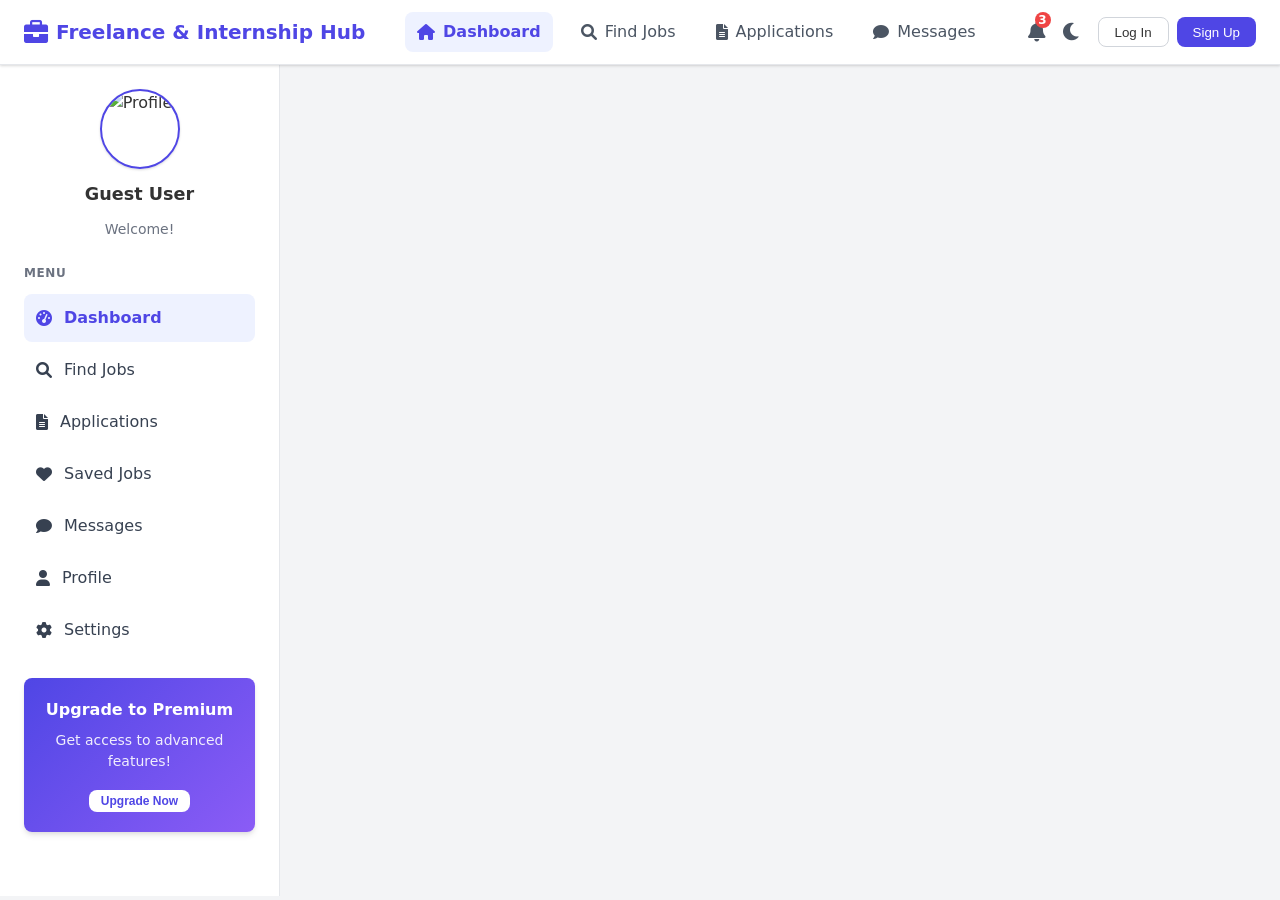
==== index.html @ a2c29512 "Add files via upload" ====
<!DOCTYPE html>
<html lang="en" data-theme="light">
<head>
    <meta charset="UTF-8">
    <meta name="viewport" content="width=device-width, initial-scale=1.0">
    <title>Freelance & Internship Hub</title>
    <link href="https://cdnjs.cloudflare.com/ajax/libs/font-awesome/6.0.0-beta3/css/all.min.css" rel="stylesheet">
    <link rel="stylesheet" href="styles.css">
</head>
<body>
    <!-- Header & Navigation -->
    <header>
        <div class="logo">
            <i class="fas fa-briefcase"></i>
            <span>Freelance & Internship Hub</span>
        </div>
        <div class="top-nav">
            <a href="index.html" class="active"><i class="fas fa-home"></i> Dashboard</a>
            <a href="jobs.html"><i class="fas fa-search"></i> Find Jobs</a>
            <a href="applications.html"><i class="fas fa-file-alt"></i> Applications</a>
            <a href="messages.html"><i class="fas fa-comment"></i> Messages</a>
        </div>
        <div class="user-menu">
            <div class="notifications-dropdown" id="notifications">
                <div class="notifications-icon">
                    <i class="fas fa-bell"></i>
                    <span class="notifications-count">3</span>
                </div>
            </div>
            <button class="theme-toggle" id="theme-toggle" title="Toggle dark mode">
                <i class="fas fa-moon"></i>
            </button>
            <div class="auth-buttons">
                <button class="login-btn" id="login-btn">Log In</button>
                <button class="signup-btn" id="signup-btn">Sign Up</button>
            </div>
        </div>
    </header>

    <!-- Main Container -->
    <div class="main-container">
        <!-- Sidebar -->
        <aside class="sidebar" id="sidebar">
            <div class="profile-summary">
                <div class="profile-pic">
                    <img src="C:\Users\HerrRayen\Desktop\projet federe\OpportuNet.png" alt="Profile" id="profile-avatar">
                </div>
                <h3 id="user-name">Guest User</h3>
                <p id="user-title">Welcome!</p>
            </div>
            
            <div class="sidebar-menu">
                <h4>Menu</h4>
                <ul>
                    <li><a href="index.html" class="active"><i class="fas fa-tachometer-alt"></i> Dashboard</a></li>
                    <li><a href="jobs.html"><i class="fas fa-search"></i> Find Jobs</a></li>
                    <li><a href="applications.html"><i class="fas fa-file-alt"></i> Applications</a></li>
                    <li><a href="saved.html"><i class="fas fa-heart"></i> Saved Jobs</a></li>
                    <li><a href="messages.html"><i class="fas fa-comment"></i> Messages</a></li>
                    <li><a href="profile.html"><i class="fas fa-user"></i> Profile</a></li>
                    <li><a href="settings.html"><i class="fas fa-cog"></i> Settings</a></li>
                </ul>
            </div>
            
            <div class="premium-banner">
                <h4>Upgrade to Premium</h4>
                <p>Get access to advanced features!</p>
                <button class="btn btn-primary btn-sm">Upgrade Now</button>
            </div>
        </aside>
        
        <!-- Main Content -->
        <div class="content" id="main-content">
            <!-- Dashboard page content will go here -->
            <div id="page-dashboard" class="page active-page">
                <!-- Content will be loaded dynamically with JavaScript -->
            </div>
            
            <!-- Jobs page content -->
            <div id="page-jobs" class="page">
                <!-- Content will be loaded dynamically with JavaScript -->
            </div>
            
            <!-- Profile page content -->
            <div id="page-profile" class="page">
                <!-- Content will be loaded dynamically with JavaScript -->
            </div>
        </div>
    </div>
    
    <!-- Modals -->
    <div class="modal-overlay" id="login-modal">
        <div class="modal">
            <!-- Login form will be inserted here -->
        </div>
    </div>
    
    <div class="modal-overlay" id="signup-modal">
        <div class="modal">
            <!-- Signup form will be inserted here -->
        </div>
    </div>
    
    <div class="modal-overlay" id="job-detail-modal">
        <div class="modal">
            <!-- Job details will be inserted here -->
        </div>
    </div>
    
    <!-- Toast container for notifications -->
    <div class="toast-container" id="toast-container">
        <!-- Toasts will be inserted here -->
    </div>
    
    <!-- Mobile navigation toggle button -->
    <button class="toggle-sidebar" id="toggle-sidebar">
        <i class="fas fa-bars"></i>
    </button>
    
    
</body>
</html>
---- styles.css ----
/* 
 * Freelance & Internship Hub - Styles
 * A comprehensive stylesheet for the job platform
 */

/* ----- General Styling & Reset ----- */
:root {
    --primary: #4f46e5;
    --primary-hover: #4338ca;
    --primary-light: #eef2ff;
    --secondary: #10b981;
    --secondary-hover: #059669;
    --danger: #ef4444;
    --danger-hover: #dc2626;
    --success: #10b981;
    --warning: #f59e0b;
    --gray-100: #f3f4f6;
    --gray-200: #e5e7eb;
    --gray-300: #d1d5db;
    --gray-400: #9ca3af;
    --gray-500: #6b7280;
    --gray-600: #4b5563;
    --gray-700: #374151;
    --gray-800: #1f2937;
    --gray-900: #111827;
    --text: #333333;
    --text-light: #6b7280;
    --border-radius: 8px;
    --shadow-sm: 0 1px 2px 0 rgba(0, 0, 0, 0.05);
    --shadow: 0 1px 3px 0 rgba(0, 0, 0, 0.1), 0 1px 2px 0 rgba(0, 0, 0, 0.06);
    --shadow-md: 0 4px 6px -1px rgba(0, 0, 0, 0.1), 0 2px 4px -1px rgba(0, 0, 0, 0.06);
    --shadow-lg: 0 10px 15px -3px rgba(0, 0, 0, 0.1), 0 4px 6px -2px rgba(0, 0, 0, 0.05);
    --font-family: 'Inter', system-ui, -apple-system, BlinkMacSystemFont, sans-serif;
    --transition: all 0.2s ease;
  }
  
  /* Dark mode variables */
  [data-theme="dark"] {
    --primary: #6366f1;
    --primary-hover: #818cf8;
    --primary-light: #1f2937;
    --text: #f3f4f6;
    --text-light: #d1d5db;
    --gray-100: #1f2937;
    --gray-200: #374151;
    --gray-300: #4b5563;
    --gray-400: #6b7280;
    --gray-500: #9ca3af;
    --gray-600: #d1d5db;
    --gray-700: #e5e7eb;
    --gray-800: #f3f4f6;
    --gray-900: #f9fafb;
    --shadow-sm: 0 1px 2px 0 rgba(0, 0, 0, 0.25);
    --shadow: 0 1px 3px 0 rgba(0, 0, 0, 0.3), 0 1px 2px 0 rgba(0, 0, 0, 0.26);
    --shadow-md: 0 4px 6px -1px rgba(0, 0, 0, 0.3), 0 2px 4px -1px rgba(0, 0, 0, 0.26);
    --shadow-lg: 0 10px 15px -3px rgba(0, 0, 0, 0.3), 0 4px 6px -2px rgba(0, 0, 0, 0.25);
  }
  
  * {
    margin: 0;
    padding: 0;
    box-sizing: border-box;
  }
  
  html, body {
    height: 100%;
    font-family: var(--font-family);
    font-size: 16px;
    line-height: 1.5;
    color: var(--text);
    background-color: var(--gray-100);
    transition: var(--transition);
  }
  
  a {
    color: var(--primary);
    text-decoration: none;
    transition: var(--transition);
  }
  
  a:hover {
    color: var(--primary-hover);
  }
  
  ul {
    list-style-type: none;
  }
  
  img {
    max-width: 100%;
  }
  
  /* ----- Buttons & Form Elements ----- */
  .btn {
    display: inline-flex;
    align-items: center;
    justify-content: center;
    padding: 0.5rem 1rem;
    border-radius: var(--border-radius);
    font-weight: 500;
    cursor: pointer;
    transition: var(--transition);
    border: none;
    font-size: 0.875rem;
    gap: 0.5rem;
  }
  
  .btn-sm {
    padding: 0.25rem 0.75rem;
    font-size: 0.75rem;
  }
  
  .btn-lg {
    padding: 0.75rem 1.5rem;
    font-size: 1rem;
  }
  
  .btn-primary {
    background-color: var(--primary);
    color: white;
  }
  
  .btn-primary:hover {
    background-color: var(--primary-hover);
  }
  
  .btn-secondary {
    background-color: var(--secondary);
    color: white;
  }
  
  .btn-secondary:hover {
    background-color: var(--secondary-hover);
  }
  
  .btn-danger {
    background-color: var(--danger);
    color: white;
  }
  
  .btn-danger:hover {
    background-color: var(--danger-hover);
  }
  
  .btn-outline {
    background-color: transparent;
    border: 1px solid var(--gray-300);
    color: var(--text);
  }
  
  .btn-outline:hover {
    background-color: var(--gray-200);
  }
  
  .btn[disabled] {
    opacity: 0.6;
    cursor: not-allowed;
  }
  
  input, select, textarea {
    padding: 0.5rem 0.75rem;
    border-radius: var(--border-radius);
    border: 1px solid var(--gray-300);
    background-color: white;
    color: var(--text);
    font-family: var(--font-family);
    transition: var(--transition);
    font-size: 0.875rem;
  }
  
  [data-theme="dark"] input,
  [data-theme="dark"] select,
  [data-theme="dark"] textarea {
    background-color: var(--gray-700);
    border-color: var(--gray-600);
    color: var(--text);
  }
  
  input:focus, select:focus, textarea:focus {
    outline: none;
    border-color: var(--primary);
    box-shadow: 0 0 0 2px rgba(79, 70, 229, 0.2);
  }
  
  /* ----- Header & Navigation ----- */
  header {
    background-color: white;
    box-shadow: var(--shadow);
    padding: 0.75rem 1.5rem;
    display: flex;
    align-items: center;
    justify-content: space-between;
    position: sticky;
    top: 0;
    z-index: 100;
    border-bottom: 1px solid var(--gray-200);
  }
  
  [data-theme="dark"] header {
    background-color: var(--gray-900);
    border-color: var(--gray-700);
  }
  
  .logo {
    display: flex;
    align-items: center;
    font-weight: 700;
    font-size: 1.25rem;
    color: var(--primary);
    gap: 0.5rem;
  }
  
  .logo i {
    font-size: 1.5rem;
  }
  
  .top-nav {
    display: flex;
    gap: 1rem;
  }
  
  .top-nav a {
    display: flex;
    align-items: center;
    gap: 0.5rem;
    color: var(--gray-600);
    font-weight: 500;
    padding: 0.5rem 0.75rem;
    border-radius: var(--border-radius);
    transition: var(--transition);
  }
  
  .top-nav a:hover {
    color: var(--primary);
    background-color: var(--primary-light);
  }
  
  .top-nav a.active {
    color: var(--primary);
    background-color: var(--primary-light);
    font-weight: 600;
  }
  
  [data-theme="dark"] .top-nav a {
    color: var(--gray-400);
  }
  
  [data-theme="dark"] .top-nav a:hover,
  [data-theme="dark"] .top-nav a.active {
    color: var(--primary);
    background-color: var(--primary-light);
  }
  
  .user-menu {
    display: flex;
    align-items: center;
    gap: 1rem;
  }
  
  .notifications-dropdown {
    position: relative;
  }
  
  .notifications-icon {
    position: relative;
    cursor: pointer;
    font-size: 1.25rem;
    color: var(--gray-600);
    transition: var(--transition);
  }
  
  .notifications-icon:hover {
    color: var(--primary);
  }
  
  .notifications-count {
    position: absolute;
    top: -5px;
    right: -5px;
    background-color: var(--danger);
    color: white;
    font-size: 0.75rem;
    width: 1rem;
    height: 1rem;
    border-radius: 50%;
    display: flex;
    align-items: center;
    justify-content: center;
    font-weight: 600;
  }
  
  .theme-toggle {
    background: none;
    border: none;
    color: var(--gray-600);
    font-size: 1.25rem;
    cursor: pointer;
    transition: var(--transition);
  }
  
  .theme-toggle:hover {
    color: var(--primary);
  }
  
  .auth-buttons {
    display: flex;
    gap: 0.5rem;
  }
  
  .login-btn {
    background: none;
    border: 1px solid var(--gray-300);
    padding: 0.4rem 1rem;
    border-radius: var(--border-radius);
    color: var(--text);
    cursor: pointer;
    transition: var(--transition);
    font-weight: 500;
  }
  
  .login-btn:hover {
    background-color: var(--gray-200);
  }
  
  .signup-btn {
    background-color: var(--primary);
    color: white;
    border: none;
    padding: 0.4rem 1rem;
    border-radius: var(--border-radius);
    cursor: pointer;
    transition: var(--transition);
    font-weight: 500;
  }
  
  .signup-btn:hover {
    background-color: var(--primary-hover);
  }
  
  /* ----- Main Container & Sidebar ----- */
  .main-container {
    display: flex;
    height: calc(100vh - 69px); /* Subtract header height */
  }
  
  .sidebar {
    width: 280px;
    background-color: white;
    border-right: 1px solid var(--gray-200);
    padding: 1.5rem;
    display: flex;
    flex-direction: column;
    gap: 1.5rem;
    overflow-y: auto;
    transition: var(--transition);
  }
  
  [data-theme="dark"] .sidebar {
    background-color: var(--gray-900);
    border-color: var(--gray-700);
  }
  
  .profile-summary {
    display: flex;
    flex-direction: column;
    align-items: center;
    text-align: center;
    gap: 0.75rem;
  }
  
  .profile-pic {
    width: 80px;
    height: 80px;
    border-radius: 50%;
    overflow: hidden;
    border: 2px solid var(--primary);
    box-shadow: var(--shadow);
  }
  
  .profile-pic img {
    width: 100%;
    height: 100%;
    object-fit: cover;
  }
  
  .profile-summary h3 {
    margin: 0;
    font-size: 1.1rem;
    font-weight: 600;
  }
  
  .profile-summary p {
    margin: 0;
    color: var(--text-light);
    font-size: 0.875rem;
  }
  
  .sidebar-menu h4 {
    font-size: 0.75rem;
    text-transform: uppercase;
    color: var(--text-light);
    margin-bottom: 0.75rem;
    letter-spacing: 0.05em;
  }
  
  .sidebar-menu ul {
    display: flex;
    flex-direction: column;
    gap: 0.25rem;
  }
  
  .sidebar-menu a {
    display: flex;
    align-items: center;
    gap: 0.75rem;
    padding: 0.75rem;
    border-radius: var(--border-radius);
    color: var(--gray-700);
    transition: var(--transition);
    font-weight: 500;
  }
  
  [data-theme="dark"] .sidebar-menu a {
    color: var(--gray-400);
  }
  
  .sidebar-menu a:hover {
    background-color: var(--gray-100);
    color: var(--primary);
  }
  
  .sidebar-menu a.active {
    background-color: var(--primary-light);
    color: var(--primary);
    font-weight: 600;
  }
  
  [data-theme="dark"] .sidebar-menu a:hover {
    background-color: var(--gray-800);
  }
  
  [data-theme="dark"] .sidebar-menu a.active {
    background-color: var(--primary-light);
  }
  
  .premium-banner {
    background: linear-gradient(135deg, #4f46e5, #8b5cf6);
    color: white;
    padding: 1.25rem;
    border-radius: var(--border-radius);
    box-shadow: var(--shadow-md);
    text-align: center;
  }
  
  .premium-banner h4 {
    font-size: 1rem;
    margin-bottom: 0.5rem;
  }
  
  .premium-banner p {
    margin-bottom: 1rem;
    font-size: 0.875rem;
    opacity: 0.9;
  }
  
  .premium-banner .btn {
    background-color: white;
    color: var(--primary);
    font-weight: 600;
  }
  
  .premium-banner .btn:hover {
    background-color: var(--gray-100);
  }
  
  /* ----- Content Area ----- */
  .content {
    flex: 1;
    padding: 1.5rem;
    overflow-y: auto;
  }
  
  .page-header {
    display: flex;
    justify-content: space-between;
    align-items: center;
    margin-bottom: 1.5rem;
  }
  
  .page-header h1 {
    font-size: 1.5rem;
    font-weight: 600;
    display: flex;
    align-items: center;
    gap: 0.5rem;
  }
  
  .page-header h1 i {
    color: var(--primary);
  }
  
  .actions {
    display: flex;
    gap: 1rem;
    align-items: center;
  }
  
  .search-container {
    position: relative;
  }
  
  .search-container input {
    padding-right: 2.5rem;
    width: 250px;
  }
  
  .search-btn {
    position: absolute;
    right: 0;
    top: 0;
    height: 100%;
    width: 2.5rem;
    background: none;
    border: none;
    color: var(--gray-500);
    cursor: pointer;
    display: flex;
    align-items: center;
    justify-content: center;
  }
  
  .search-btn:hover {
    color: var(--primary);
  }
  
  /* ----- Job Cards ----- */
  .job-card {
    background-color: white;
    border-radius: var(--border-radius);
    box-shadow: var(--shadow);
    margin-bottom: 1rem;
    overflow: hidden;
    border: 1px solid var(--gray-200);
    transition: var(--transition);
  }
  
  [data-theme="dark"] .job-card {
    background-color: var(--gray-800);
    border-color: var(--gray-700);
  }
  
  .job-card:hover {
    box-shadow: var(--shadow-md);
    transform: translateY(-2px);
  }
  
  .job-card-header {
    display: flex;
    padding: 1rem;
    border-bottom: 1px solid var(--gray-200);
    position: relative;
  }
  
  [data-theme="dark"] .job-card-header {
    border-color: var(--gray-700);
  }
  
  .company-logo {
    width: 60px;
    height: 60px;
    border-radius: 8px;
    overflow: hidden;
    background-color: white;
    border: 1px solid var(--gray-200);
    margin-right: 1rem;
  }
  
  .job-card-title {
    flex: 1;
  }
  
  .job-card-title h3 {
    font-size: 1.125rem;
    margin-bottom: 0.25rem;
    font-weight: 600;
  }
  
  .company-name {
    color: var(--text-light);
    font-weight: 500;
    margin-bottom: 0.25rem;
  }
  
  .job-location {
    font-size: 0.875rem;
    color: var(--text-light);
    display: flex;
    align-items: center;
    gap: 0.25rem;
  }
  
  .job-actions {
    display: flex;
    align-items: flex-start;
    gap: 0.5rem;
  }
  
  .job-actions button {
    background: none;
    border: none;
    color: var(--gray-500);
    cursor: pointer;
    font-size: 1rem;
    border-radius: 50%;
    width: 32px;
    height: 32px;
    display: flex;
    align-items: center;
    justify-content: center;
    transition: var(--transition);
  }
  
  .job-actions button:hover {
    background-color: var(--gray-100);
    color: var(--primary);
  }
  
  [data-theme="dark"] .job-actions button:hover {
    background-color: var(--gray-700);
  }
  
  .unsave-btn:hover {
    color: var(--danger) !important;
  }
  
  .job-card-body {
    padding: 1rem;
  }
  
  .job-tags {
    display: flex;
    gap: 0.5rem;
    flex-wrap: wrap;
    margin-bottom: 0.75rem;
  }
  
  .job-tag {
    font-size: 0.75rem;
    padding: 0.25rem 0.5rem;
    border-radius: 100px;
    background-color: var(--gray-100);
    color: var(--gray-700);
  }
  
  [data-theme="dark"] .job-tag {
    background-color: var(--gray-700);
    color: var(--gray-300);
  }
  
  .job-type {
    background-color: var(--primary-light);
    color: var(--primary);
  }
  
  [data-theme="dark"] .job-type {
    background-color: rgba(99, 102, 241, 0.2);
    color: var(--primary);
  }
  
  .job-description {
    margin-bottom: 1rem;
    font-size: 0.875rem;
    color: var(--text-light);
    line-height: 1.5;
  }
  
  .job-meta {
    display: flex;
    justify-content: space-between;
    align-items: center;
    font-size: 0.875rem;
    color: var(--text-light);
  }
  
  .job-meta .salary {
    display: flex;
    align-items: center;
    gap: 0.25rem;
    font-weight: 500;
  }
  
  .saved-date {
    font-size: 0.75rem;
    opacity: 0.8;
  }
  
  .job-card-footer {
    display: flex;
    padding: 1rem;
    gap: 0.75rem;
    border-top: 1px solid var(--gray-200);
  }
  
  [data-theme="dark"] .job-card-footer {
    border-color: var(--gray-700);
  }
  
  /* ----- Filters ----- */
  .filter-options {
    display: flex;
    flex-wrap: wrap;
    gap: 1rem;
    margin-bottom: 1.5rem;
    padding: 1rem;
    background-color: white;
    border-radius: var(--border-radius);
    box-shadow: var(--shadow-sm);
    border: 1px solid var(--gray-200);
  }
  
  [data-theme="dark"] .filter-options {
    background-color: var(--gray-800);
    border-color: var(--gray-700); 
  }
  
  .filter-group {
    display: flex;
    align-items: center;
    gap: 0.5rem;
  }
  
  .filter-group label {
    font-size: 0.875rem;
    font-weight: 500;
    color: var(--text-light);
  }
  
  .filter-select {
    min-width: 150px;
  }
  
  /* ----- Empty States ----- */
  .empty-state {
    display: flex;
    flex-direction: column;
    align-items: center;
    justify-content: center;
    padding: 3rem;
    text-align: center;
    background-color: white;
    border-radius: var(--border-radius);
    box-shadow: var(--shadow);
    border: 1px solid var(--gray-200);
  }
  
  [data-theme="dark"] .empty-state {
    background-color: var(--gray-800);
    border-color: var(--gray-700);
  }
  
  .empty-state-icon {
    font-size: 3rem;
    color: var(--gray-400);
    margin-bottom: 1rem;
  }
  
  .empty-state h3 {
    font-size: 1.25rem;
    margin-bottom: 0.5rem;
  }
  
  .empty-state p {
    color: var(--text-light);
    margin-bottom: 1.5rem;
    max-width: 400px;
  }
  
  /* ----- Pagination ----- */
  .pagination {
    display: flex;
    justify-content: center;
    gap: 0.25rem;
    margin-top: 2rem;
  }
  
  .page-btn {
    width: 2.5rem;
    height: 2.5rem;
    display: flex;
    align-items: center;
    justify-content: center;
    border-radius: var(--border-radius);
    border: 1px solid var(--gray-300);
    background-color: white;
    cursor: pointer;
    transition: var(--transition);
  }
  
  [data-theme="dark"] .page-btn {
    background-color: var(--gray-800);
    border-color: var(--gray-700);
    color: var(--text);
  }
  
  .page-btn:hover {
    background-color: var(--gray-100);
  }
  
  .page-btn.active {
    background-color: var(--primary);
    color: white;
    border-color: var(--primary);
  }
  
  .page-btn[disabled] {
    opacity: 0.5;
    cursor: not-allowed;
  }
  
  /* ----- Modals ----- */
  .modal-overlay {
    position: fixed;
    top: 0;
    left: 0;
    right: 0;
    bottom: 0;
    background-color: rgba(0, 0, 0, 0.5);
    display: flex;
    align-items: center;
    justify-content: center;
    z-index: 1000;
    padding: 1rem;
    opacity: 0;
    visibility: hidden;
    transition: opacity 0.3s ease, visibility 0.3s ease;
  }
  
  .modal-overlay.active {
    opacity: 1;
    visibility: visible;
  }
  
  .modal {
    background-color: white;
    border-radius: var(--border-radius);
    box-shadow: var(--shadow-lg);
    width: 100%;
    max-width: 500px;
    max-height: calc(100vh - 2rem);
    overflow-y: auto;
    transform: scale(0.95);
    transition: transform 0.3s ease;
    position: relative;
  }
  
  [data-theme="dark"] .modal {
    background-color: var(--gray-800);
  }
  
  .modal-overlay.active .modal {
    transform: scale(1);
  }
  
  .modal-header {
    padding: 1.5rem;
    border-bottom: 1px solid var(--gray-200);
    display: flex;
    justify-content: space-between;
    align-items: center;
  }
  
  [data-theme="dark"] .modal-header {
    border-color: var(--gray-700);
  }
  
  .modal-title {
    font-size: 1.25rem;
    font-weight: 600;
  }
  
  .modal-close {
    background: none;
    border: none;
    color: var(--gray-500);
    font-size: 1.25rem;
    cursor: pointer;
    transition: var(--transition);
  }
  
  .modal-close:hover {
    color: var(--danger);
  }
  
  .modal-body {
    padding: 1.5rem;
  }
  
  .modal-footer {
    padding: 1.5rem;
    border-top: 1px solid var(--gray-200);
    display: flex;
    justify-content: flex-end;
    gap: 1rem;
  }
  
  [data-theme="dark"] .modal-footer {
    border-color: var(--gray-700);
  }
  
  /* ----- Toast Notifications ----- */
  .toast-container {
    position: fixed;
    bottom: 1.5rem;
    right: 1.5rem;
    display: flex;
    flex-direction: column;
    gap: 0.75rem;
    z-index: 900;
  }
  
  .toast {
    background-color: white;
    box-shadow: var(--shadow-lg);
    border-radius: var(--border-radius);
    padding: 1rem 1.25rem;
    min-width: 300px;
    max-width: 400px;
    display: flex;
    align-items: center;
    gap: 0.75rem;
    transform: translateX(120%);
    transition: transform 0.3s ease;
    animation: slide-in 0.3s forwards;
  }
  
  [data-theme="dark"] .toast {
    background-color: var(--gray-800);
  }
  
  @keyframes slide-in {
    100% { transform: translateX(0); }
  }
  
  .toast.hide {
    animation: slide-out 0.3s forwards;
  }
  
  @keyframes slide-out {
    100% { transform: translateX(120%); }
  }
  
  .toast-icon {
    font-size: 1.25rem;
  }
  
  .toast-success .toast-icon {
    color: var(--success);
  }
  
  .toast-warning .toast-icon {
    color: var(--warning);
  }
  
  .toast-error .toast-icon {
    color: var(--danger);
  }
  
  .toast-content {
    flex: 1;
  }
  
  .toast-title {
    font-weight: 600;
    margin-bottom: 0.25rem;
  }
  
  .toast-message {
    font-size: 0.875rem;
    color: var(--text-light);
  }
  
  .toast-close {
    background: none;
    border: none;
    color: var(--gray-500);
    cursor: pointer;
    transition: var(--transition);
  }
  
  .toast-close:hover {
    color: var(--text);
  }
  
  /* ----- Responsive Design ----- */
  .toggle-sidebar {
    position: fixed;
    bottom: 1.5rem;
    left: 1.5rem;
    background-color: var(--primary);
    color: white;
    width: 3rem;
    height: 3rem;
    border-radius: 50%;
    display: none;
    align-items: center;
    justify-content: center;
    font-size: 1.25rem;
    border: none;
    cursor: pointer;
    box-shadow: var(--shadow-lg);
    z-index: 800;
    transition: var(--transition);
  }
  
  .toggle-sidebar:hover {
    background-color: var(--primary-hover);
  }
  
  @media (max-width: 1024px) {
    .top-nav a span {
      display: none;
    }
    
    .top-nav a i {
      font-size: 1.25rem;
    }
    
    .sidebar {
      width: 240px;
    }
  }
  
  @media (max-width: 768px) {
    .sidebar {
      position: fixed;
      left: -280px;
      top: 69px; /* Header height */
      height: calc(100vh - 69px);
      z-index: 99;
      transition: left 0.3s ease;
    }
    
    .sidebar.active {
      left: 0;
    }
    
    .toggle-sidebar {
      display: flex;
    }
    
    .main-container {
      flex-direction: column;
    }
    
    .content {
      width: 100%;
    }
    
    .job-card-header {
      flex-direction: column;
    }
    
    .company-logo {
      margin-bottom: 1rem;
      margin-right: 0;
      align-self: center;
    }
    
    .job-card-title {
      text-align: center;
      margin-bottom: 1rem;
    }
    
    .job-actions {
      position: absolute;
      top: 1rem;
      right: 1rem;
    }
    
    .job-card-footer {
      flex-direction: column;
    }
    
    .page-header {
      flex-direction: column;
      align-items: flex-start;
      gap: 1rem;
    }
    
    .actions {
      width: 100%;
      flex-direction: column;
      align-items: stretch;
    }
    
    .search-container {
      width: 100%;
    }
    
    .search-container input {
      width: 100%;
    }
    
    .filter-options {
      flex-direction: column;
    }
    
    .filter-group {
      width: 100%;
    }
    
    .filter-select {
      width: 100%;
    }
  }
  
  @media (max-width: 480px) {
    header {
      padding: 0.75rem 1rem;
      flex-wrap: wrap;
    }
    
    .logo {
      font-size: 1rem;
    }
    
    .logo i {
        font-size: 1.25rem;
    }
    
    .top-nav {
      gap: 0.5rem;
    }
    
    .top-nav a {
      padding: 0.5rem;
    }
    
    .auth-buttons {
      flex-wrap: wrap;
      justify-content: center;
      width: 100%;
      margin-top: 0.5rem;
    }
    
    .login-btn, .signup-btn {
      width: 100%;
      text-align: center;
    }
    
    .user-menu {
      margin-left: auto;
    }
  }

/* ----- Dashboard Stats Widgets ----- */
.stats-container {
  display: grid;
  grid-template-columns: repeat(auto-fill, minmax(250px, 1fr));
  gap: 1rem;
  margin-bottom: 1.5rem;
}

.stat-card {
  background-color: white;
  border-radius: var(--border-radius);
  box-shadow: var(--shadow);
  padding: 1.25rem;
  display: flex;
  align-items: center;
  border: 1px solid var(--gray-200);
  transition: var(--transition);
}

[data-theme="dark"] .stat-card {
  background-color: var(--gray-800);
  border-color: var(--gray-700);
}

.stat-card:hover {
  box-shadow: var(--shadow-md);
  transform: translateY(-2px);
}

.stat-icon {
  width: 48px;
  height: 48px;
  border-radius: 50%;
  display: flex;
  align-items: center;
  justify-content: center;
  margin-right: 1rem;
  font-size: 1.5rem;
}

.stat-applications {
  background-color: rgba(79, 70, 229, 0.1);
  color: var(--primary);
}

.stat-saved {
  background-color: rgba(245, 158, 11, 0.1);
  color: var(--warning);
}

.stat-interviews {
  background-color: rgba(16, 185, 129, 0.1);
  color: var(--success);
}

.stat-proposals {
  background-color: rgba(6, 182, 212, 0.1);
  color: #06B6D4;
}

.stat-info {
  flex: 1;
}

.stat-value {
  font-size: 1.5rem;
  font-weight: 700;
  margin-bottom: 0.25rem;
}

.stat-label {
  color: var(--text-light);
  font-size: 0.875rem;
}

/* ----- Profile & Settings ----- */
.settings-container {
  display: grid;
  grid-template-columns: 1fr 2fr;
  gap: 1.5rem;
}

@media (max-width: 768px) {
  .settings-container {
    grid-template-columns: 1fr;
  }
}

.settings-nav {
  background-color: white;
  border-radius: var(--border-radius);
  box-shadow: var(--shadow);
  padding: 1rem;
  border: 1px solid var(--gray-200);
}

[data-theme="dark"] .settings-nav {
  background-color: var(--gray-800);
  border-color: var(--gray-700);
}

.settings-nav ul {
  display: flex;
  flex-direction: column;
}

.settings-nav li {
  margin-bottom: 0.25rem;
}

.settings-nav a {
  display: flex;
  align-items: center;
  gap: 0.75rem;
  padding: 0.75rem;
  border-radius: var(--border-radius);
  color: var(--gray-700);
  transition: var(--transition);
  font-weight: 500;
}

[data-theme="dark"] .settings-nav a {
  color: var(--gray-400);
}

.settings-nav a:hover {
  background-color: var(--gray-100);
  color: var(--primary);
}

[data-theme="dark"] .settings-nav a:hover {
  background-color: var(--gray-700);
}

.settings-nav a.active {
  background-color: var(--primary-light);
  color: var(--primary);
  font-weight: 600;
}

.settings-content {
  background-color: white;
  border-radius: var(--border-radius);
  box-shadow: var(--shadow);
  padding: 1.5rem;
  border: 1px solid var(--gray-200);
}

[data-theme="dark"] .settings-content {
  background-color: var(--gray-800);
  border-color: var(--gray-700);
}

.section-title {
  font-size: 1.25rem;
  font-weight: 600;
  margin-bottom: 1.5rem;
  padding-bottom: 0.75rem;
  border-bottom: 1px solid var(--gray-200);
}

[data-theme="dark"] .section-title {
  border-color: var(--gray-700);
}

.form-group {
  margin-bottom: 1.25rem;
}

.form-group label {
  display: block;
  margin-bottom: 0.5rem;
  font-weight: 500;
  font-size: 0.875rem;
}

.input-help {
  font-size: 0.75rem;
  color: var(--text-light);
  margin-top: 0.25rem;
}

.full-width {
  width: 100%;
}

.form-row {
  display: grid;
  grid-template-columns: 1fr 1fr;
  gap: 1rem;
}

@media (max-width: 640px) {
  .form-row {
    grid-template-columns: 1fr;
  }
}

.avatar-upload {
  display: flex;
  align-items: center;
  margin-bottom: 1.5rem;
}

.avatar-preview {
  width: 100px;
  height: 100px;
  border-radius: 50%;
  overflow: hidden;
  background-color: var(--gray-100);
  margin-right: 1.5rem;
  border: 2px solid var(--gray-300);
}

[data-theme="dark"] .avatar-preview {
  background-color: var(--gray-700);
  border-color: var(--gray-600);
}

.avatar-preview img {
  width: 100%;
  height: 100%;
  object-fit: cover;
}

.upload-controls {
  display: flex;
  flex-direction: column;
  gap: 0.75rem;
}

.upload-btn {
  display: inline-block;
  position: relative;
  overflow: hidden;
}

.upload-btn input[type="file"] {
  position: absolute;
  left: 0;
  top: 0;
  opacity: 0;
  width: 100%;
  height: 100%;
  cursor: pointer;
}

/* ----- Application Process ----- */
.application-steps {
  display: flex;
  justify-content: space-between;
  margin-bottom: 2rem;
  position: relative;
}

.application-steps::before {
  content: '';
  position: absolute;
  top: 24px;
  left: 12%;
  right: 12%;
  height: 2px;
  background-color: var(--gray-300);
  z-index: 0;
}

.step {
  display: flex;
  flex-direction: column;
  align-items: center;
  text-align: center;
  position: relative;
  z-index: 1;
}

.step-number {
  width: 50px;
  height: 50px;
  border-radius: 50%;
  background-color: white;
  border: 2px solid var(--gray-300);
  display: flex;
  align-items: center;
  justify-content: center;
  font-weight: 600;
  margin-bottom: 0.75rem;
  transition: var(--transition);
}

[data-theme="dark"] .step-number {
  background-color: var(--gray-800);
  border-color: var(--gray-600);
}

.step.active .step-number,
.step.completed .step-number {
  background-color: var(--primary);
  border-color: var(--primary);
  color: white;
}

.step-label {
  font-weight: 500;
  font-size: 0.875rem;
}

.step.active .step-label {
  color: var(--primary);
  font-weight: 600;
}

@media (max-width: 640px) {
  .application-steps {
    flex-direction: column;
    gap: 1rem;
  }
  
  .application-steps::before {
    left: 24px;
    right: auto;
    top: 0;
    bottom: 0;
    width: 2px;
    height: auto;
  }
  
  .step {
    flex-direction: row;
    text-align: left;
    gap: 1rem;
  }
  
  .step-number {
    margin-bottom: 0;
  }
}

/* ----- Notifications Panel ----- */
.notifications-panel {
  position: absolute;
  top: 100%;
  right: 0;
  width: 350px;
  background-color: white;
  border-radius: var(--border-radius);
  box-shadow: var(--shadow-lg);
  border: 1px solid var(--gray-200);
  display: none;
  z-index: 200;
  max-height: 500px;
  overflow-y: auto;
}

[data-theme="dark"] .notifications-panel {
  background-color: var(--gray-800);
  border-color: var(--gray-700);
}

.notifications-panel.show {
  display: block;
}

.notifications-header {
  padding: 1rem;
  border-bottom: 1px solid var(--gray-200);
  display: flex;
  align-items: center;
  justify-content: space-between;
}

[data-theme="dark"] .notifications-header {
  border-color: var(--gray-700);
}

.notifications-header h3 {
  font-size: 1rem;
  font-weight: 600;
}

.mark-all-read {
  font-size: 0.75rem;
  color: var(--primary);
  cursor: pointer;
  font-weight: 500;
  background: none;
  border: none;
}

.mark-all-read:hover {
  text-decoration: underline;
}

.notification-list {
  padding: 0.5rem 0;
}

.notification-item {
  padding: 0.75rem 1rem;
  border-bottom: 1px solid var(--gray-200);
  display: flex;
  gap: 0.75rem;
  transition: var(--transition);
}

[data-theme="dark"] .notification-item {
  border-color: var(--gray-700);
}

.notification-item:last-child {
  border-bottom: none;
}

.notification-item.unread {
  background-color: var(--primary-light);
}

.notification-item:hover {
  background-color: var(--gray-100);
}

[data-theme="dark"] .notification-item:hover {
  background-color: var(--gray-700);
}

.notification-icon {
  width: 36px;
  height: 36px;
  border-radius: 50%;
  background-color: var(--gray-200);
  display: flex;
  align-items: center;
  justify-content: center;
  color: var(--gray-700);
  flex-shrink: 0;
}

[data-theme="dark"] .notification-icon {
  background-color: var(--gray-700);
  color: var(--gray-300);
}

.notification-application {
  background-color: rgba(79, 70, 229, 0.1);
  color: var(--primary);
}

.notification-message {
  background-color: rgba(16, 185, 129, 0.1);
  color: var(--success);
}

.notification-alert {
  background-color: rgba(239, 68, 68, 0.1);
  color: var(--danger);
}

.notification-content {
  flex: 1;
}

.notification-title {
  font-weight: 500;
  margin-bottom: 0.25rem;
  font-size: 0.875rem;
}

.notification-time {
  font-size: 0.75rem;
  color: var(--text-light);
}

.empty-notifications {
  padding: 2rem 1rem;
  text-align: center;
}

.empty-notifications i {
  font-size: 2rem;
  color: var(--gray-400);
  margin-bottom: 1rem;
}

.empty-notifications p {
  color: var(--text-light);
  font-size: 0.875rem;
}

/* ----- Dropdowns ----- */
.dropdown {
  position: relative;
}

.dropdown-menu {
  position: absolute;
  top: 100%;
  right: 0;
  min-width: 180px;
  background-color: white;
  border-radius: var(--border-radius);
  box-shadow: var(--shadow-lg);
  border: 1px solid var(--gray-200);
  padding: 0.5rem 0;
  z-index: 200;
  display: none;
}

[data-theme="dark"] .dropdown-menu {
  background-color: var(--gray-800);
  border-color: var(--gray-700);
}

.dropdown-menu.show {
  display: block;
}

.dropdown-item {
  display: flex;
  align-items: center;
  padding: 0.75rem 1rem;
  gap: 0.75rem;
  color: var(--text);
  transition: var(--transition);
}

.dropdown-item:hover {
  background-color: var(--gray-100);
}

[data-theme="dark"] .dropdown-item:hover {
  background-color: var(--gray-700);
}

.dropdown-divider {
  height: 1px;
  background-color: var(--gray-200);
  margin: 0.5rem 0;
}

[data-theme="dark"] .dropdown-divider {
  background-color: var(--gray-700);
}

/* ----- Loading States ----- */
.loading-spinner {
  display: inline-block;
  width: 24px;
  height: 24px;
  border: 2px solid rgba(79, 70, 229, 0.3);
  border-radius: 50%;
  border-top-color: var(--primary);
  animation: spin 0.8s linear infinite;
}

@keyframes spin {
  to { transform: rotate(360deg); }
}

.loading-overlay {
  position: absolute;
  inset: 0;
  background-color: rgba(255, 255, 255, 0.8);
  display: flex;
  align-items: center;
  justify-content: center;
  z-index: 50;
}

[data-theme="dark"] .loading-overlay {
  background-color: rgba(31, 41, 55, 0.8);
}

/* ----- Utilities ----- */
.text-center { text-align: center; }
.mb-1 { margin-bottom: 0.25rem; }
.mb-2 { margin-bottom: 0.5rem; }
.mb-3 { margin-bottom: 0.75rem; }
.mb-4 { margin-bottom: 1rem; }
.mb-5 { margin-bottom: 1.5rem; }
.mb-6 { margin-bottom: 2rem; }
.mt-1 { margin-top: 0.25rem; }
.mt-2 { margin-top: 0.5rem; }
.mt-3 { margin-top: 0.75rem; }
.mt-4 { margin-top: 1rem; }
.mt-5 { margin-top: 1.5rem; }
.mt-6 { margin-top: 2rem; }
.flex { display: flex; }
.items-center { align-items: center; }
.justify-between { justify-content: space-between; }
.gap-1 { gap: 0.25rem; }
.gap-2 { gap: 0.5rem; }
.gap-3 { gap: 0.75rem; }
.gap-4 { gap: 1rem; }
.w-full { width: 100%; }
.font-bold { font-weight: 700; }
.font-semibold { font-weight: 600; }
.font-medium { font-weight: 500; }
.text-sm { font-size: 0.875rem; }
.text-xs { font-size: 0.75rem; }
.text-lg { font-size: 1.125rem; }
.text-xl { font-size: 1.25rem; }
.text-2xl { font-size: 1.5rem; }
.text-primary { color: var(--primary); }
.text-danger { color: var(--danger); }
.text-success { color: var(--success); }
.text-warning { color: var(--warning); }
.text-muted { color: var(--text-light); }
.rounded { border-radius: var(--border-radius); }
.rounded-full { border-radius: 9999px; }
.bg-primary { background-color: var(--primary); color: white; }
.bg-danger { background-color: var(--danger); color: white; }
.bg-success { background-color: var(--success); color: white; }
.bg-warning { background-color: var(--warning); color: white; }
.hidden { display: none; }
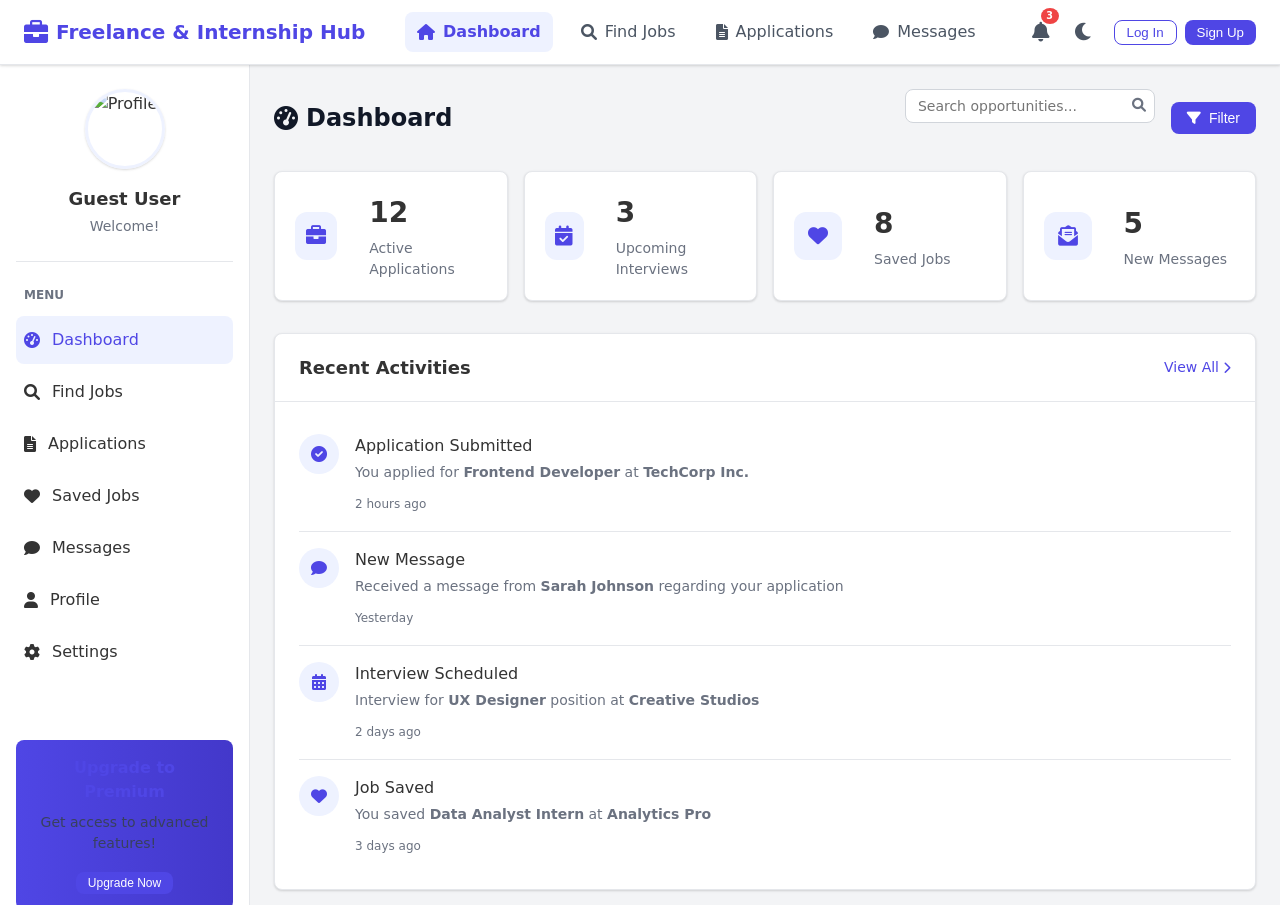
==== commit bf2e0790: "Add files via upload" ====
--- a/index.html
+++ b/index.html
@@ -71,7 +71,348 @@
         
         <!-- Main Content -->
         <div class="content" id="main-content">
-            <!-- Dashboard page content will go here -->
+            <!-- Dashboard Content -->
+<div id="page-dashboard" class="page active-page">
+    <div class="page-header">
+        <h1><i class="fas fa-tachometer-alt"></i> Dashboard</h1>
+        <div class="actions">
+            <div class="search-container">
+                <input type="text" placeholder="Search opportunities...">
+                <button class="search-btn"><i class="fas fa-search"></i></button>
+            </div>
+            <button class="btn btn-primary"><i class="fas fa-filter"></i> Filter</button>
+        </div>
+    </div>
+    
+    <!-- Stats Overview -->
+    <div class="stats-overview">
+        <div class="stat-card">
+            <div class="stat-icon"><i class="fas fa-briefcase"></i></div>
+            <div class="stat-content">
+                <h3>12</h3>
+                <p>Active Applications</p>
+            </div>
+        </div>
+        <div class="stat-card">
+            <div class="stat-icon"><i class="fas fa-calendar-check"></i></div>
+            <div class="stat-content">
+                <h3>3</h3>
+                <p>Upcoming Interviews</p>
+            </div>
+        </div>
+        <div class="stat-card">
+            <div class="stat-icon"><i class="fas fa-heart"></i></div>
+            <div class="stat-content">
+                <h3>8</h3>
+                <p>Saved Jobs</p>
+            </div>
+        </div>
+        <div class="stat-card">
+            <div class="stat-icon"><i class="fas fa-envelope-open-text"></i></div>
+            <div class="stat-content">
+                <h3>5</h3>
+                <p>New Messages</p>
+            </div>
+        </div>
+    </div>
+    
+    <!-- Recent Activities -->
+    <div class="dashboard-section">
+        <div class="section-header">
+            <h2>Recent Activities</h2>
+            <a href="#" class="view-all">View All <i class="fas fa-chevron-right"></i></a>
+        </div>
+        <div class="activities-list">
+            <div class="activity-item">
+                <div class="activity-icon">
+                    <i class="fas fa-check-circle"></i>
+                </div>
+                <div class="activity-content">
+                    <h4>Application Submitted</h4>
+                    <p>You applied for <strong>Frontend Developer</strong> at <strong>TechCorp Inc.</strong></p>
+                    <span class="activity-time">2 hours ago</span>
+                </div>
+            </div>
+            <div class="activity-item">
+                <div class="activity-icon">
+                    <i class="fas fa-comment"></i>
+                </div>
+                <div class="activity-content">
+                    <h4>New Message</h4>
+                    <p>Received a message from <strong>Sarah Johnson</strong> regarding your application</p>
+                    <span class="activity-time">Yesterday</span>
+                </div>
+            </div>
+            <div class="activity-item">
+                <div class="activity-icon">
+                    <i class="fas fa-calendar-alt"></i>
+                </div>
+                <div class="activity-content">
+                    <h4>Interview Scheduled</h4>
+                    <p>Interview for <strong>UX Designer</strong> position at <strong>Creative Studios</strong></p>
+                    <span class="activity-time">2 days ago</span>
+                </div>
+            </div>
+            <div class="activity-item">
+                <div class="activity-icon">
+                    <i class="fas fa-heart"></i>
+                </div>
+                <div class="activity-content">
+                    <h4>Job Saved</h4>
+                    <p>You saved <strong>Data Analyst Intern</strong> at <strong>Analytics Pro</strong></p>
+                    <span class="activity-time">3 days ago</span>
+                </div>
+            </div>
+        </div>
+    </div>
+    
+    <!-- Recommended Jobs -->
+    <div class="dashboard-section">
+        <div class="section-header">
+            <h2>Recommended For You</h2>
+            <a href="#" class="view-all">View All <i class="fas fa-chevron-right"></i></a>
+        </div>
+        <div class="job-cards-grid">
+            <div class="job-card">
+                <div class="job-card-header">
+                    <div class="company-logo small">
+                        <img src="/api/placeholder/48/48" alt="company logo">
+                    </div>
+                    <div class="job-save">
+                        <button class="btn-icon"><i class="far fa-heart"></i></button>
+                    </div>
+                </div>
+                <div class="job-card-body">
+                    <h3 class="job-title">Frontend Developer</h3>
+                    <div class="company-name">TechSolutions Ltd</div>
+                    <div class="job-tags">
+                        <span class="job-type">Full-time</span>
+                        <span class="job-location"><i class="fas fa-map-marker-alt"></i> Remote</span>
+                    </div>
+                    <div class="job-salary">
+                        <i class="fas fa-money-bill-wave"></i> $70,000 - $90,000
+                    </div>
+                    <p class="job-description">Looking for an experienced frontend developer with React skills to join our growing team...</p>
+                </div>
+                <div class="job-card-footer">
+                    <span class="post-time">Posted 2 days ago</span>
+                    <button class="btn btn-primary btn-sm">Apply Now</button>
+                </div>
+            </div>
+            
+            <div class="job-card">
+                <div class="job-card-header">
+                    <div class="company-logo small">
+                        <img src="/api/placeholder/48/48" alt="company logo">
+                    </div>
+                    <div class="job-save">
+                        <button class="btn-icon"><i class="far fa-heart"></i></button>
+                    </div>
+                </div>
+                <div class="job-card-body">
+                    <h3 class="job-title">UX/UI Design Intern</h3>
+                    <div class="company-name">Creative Minds Agency</div>
+                    <div class="job-tags">
+                        <span class="job-type">Internship</span>
+                        <span class="job-location"><i class="fas fa-map-marker-alt"></i> New York</span>
+                    </div>
+                    <div class="job-salary">
+                        <i class="fas fa-money-bill-wave"></i> $25/hour
+                    </div>
+                    <p class="job-description">Creative agency looking for a UX/UI design intern to help with user research and interface design...</p>
+                </div>
+                <div class="job-card-footer">
+                    <span class="post-time">Posted 1 week ago</span>
+                    <button class="btn btn-primary btn-sm">Apply Now</button>
+                </div>
+            </div>
+            
+            <div class="job-card">
+                <div class="job-card-header">
+                    <div class="company-logo small">
+                        <img src="/api/placeholder/48/48" alt="company logo">
+                    </div>
+                    <div class="job-save">
+                        <button class="btn-icon"><i class="far fa-heart"></i></button>
+                    </div>
+                </div>
+                <div class="job-card-body">
+                    <h3 class="job-title">Marketing Coordinator</h3>
+                    <div class="company-name">Global Products Inc.</div>
+                    <div class="job-tags">
+                        <span class="job-type">Contract</span>
+                        <span class="job-location"><i class="fas fa-map-marker-alt"></i> Chicago</span>
+                    </div>
+                    <div class="job-salary">
+                        <i class="fas fa-money-bill-wave"></i> $55,000 - $65,000
+                    </div>
+                    <p class="job-description">Join our marketing team to coordinate campaigns and analyze market trends...</p>
+                </div>
+                <div class="job-card-footer">
+                    <span class="post-time">Posted 3 days ago</span>
+                    <button class="btn btn-primary btn-sm">Apply Now</button>
+                </div>
+            </div>
+        </div>
+    </div>
+    
+    <!-- Application Progress Summary -->
+    <div class="dashboard-section">
+        <div class="section-header">
+            <h2>Application Progress</h2>
+            <a href="#" class="view-all">View All <i class="fas fa-chevron-right"></i></a>
+        </div>
+        <div class="progress-summary-grid">
+            <div class="progress-card">
+                <div class="progress-card-header">
+                    <div class="progress-status pending">Pending</div>
+                    <div class="company-logo small">
+                        <img src="/api/placeholder/48/48" alt="company logo">
+                    </div>
+                </div>
+                <div class="progress-card-body">
+                    <h3>Frontend Developer</h3>
+                    <p class="company-name">WebTech Solutions</p>
+                    <div class="progress-stages">
+                        <div class="stage completed">
+                            <div class="stage-dot"></div>
+                            <div class="stage-name">Applied</div>
+                        </div>
+                        <div class="stage">
+                            <div class="stage-dot"></div>
+                            <div class="stage-name">Review</div>
+                        </div>
+                        <div class="stage">
+                            <div class="stage-dot"></div>
+                            <div class="stage-name">Interview</div>
+                        </div>
+                        <div class="stage">
+                            <div class="stage-dot"></div>
+                            <div class="stage-name">Decision</div>
+                        </div>
+                    </div>
+                </div>
+                <div class="progress-card-footer">
+                    <span class="application-date">Applied on: Apr 10, 2025</span>
+                    <button class="btn btn-outline btn-sm">View Details</button>
+                </div>
+            </div>
+            
+            <div class="progress-card">
+                <div class="progress-card-header">
+                    <div class="progress-status in-review">In Review</div>
+                    <div class="company-logo small">
+                        <img src="/api/placeholder/48/48" alt="company logo">
+                    </div>
+                </div>
+                <div class="progress-card-body">
+                    <h3>UX Designer</h3>
+                    <p class="company-name">Creative Studios</p>
+                    <div class="progress-stages">
+                        <div class="stage completed">
+                            <div class="stage-dot"></div>
+                            <div class="stage-name">Applied</div>
+                        </div>
+                        <div class="stage completed">
+                            <div class="stage-dot"></div>
+                            <div class="stage-name">Review</div>
+                        </div>
+                        <div class="stage">
+                            <div class="stage-dot"></div>
+                            <div class="stage-name">Interview</div>
+                        </div>
+                        <div class="stage">
+                            <div class="stage-dot"></div>
+                            <div class="stage-name">Decision</div>
+                        </div>
+                    </div>
+                </div>
+                <div class="progress-card-footer">
+                    <span class="application-date">Applied on: Apr 5, 2025</span>
+                    <button class="btn btn-outline btn-sm">View Details</button>
+                </div>
+            </div>
+            
+            <div class="progress-card">
+                <div class="progress-card-header">
+                    <div class="progress-status interview">Interview</div>
+                    <div class="company-logo small">
+                        <img src="/api/placeholder/48/48" alt="company logo">
+                    </div>
+                </div>
+                <div class="progress-card-body">
+                    <h3>Marketing Assistant</h3>
+                    <p class="company-name">Global Brand Co.</p>
+                    <div class="progress-stages">
+                        <div class="stage completed">
+                            <div class="stage-dot"></div>
+                            <div class="stage-name">Applied</div>
+                        </div>
+                        <div class="stage completed">
+                            <div class="stage-dot"></div>
+                            <div class="stage-name">Review</div>
+                        </div>
+                        <div class="stage active">
+                            <div class="stage-dot"></div>
+                            <div class="stage-name">Interview</div>
+                        </div>
+                        <div class="stage">
+                            <div class="stage-dot"></div>
+                            <div class="stage-name">Decision</div>
+                        </div>
+                    </div>
+                </div>
+                <div class="progress-card-footer">
+                    <span class="application-date">Interview on: Apr 15, 2025</span>
+                    <button class="btn btn-outline btn-sm">View Details</button>
+                </div>
+            </div>
+        </div>
+    </div>
+    
+    <!-- Learning Resources -->
+    <div class="dashboard-section">
+        <div class="section-header">
+            <h2>Learning Resources</h2>
+            <a href="#" class="view-all">View All <i class="fas fa-chevron-right"></i></a>
+        </div>
+        <div class="resources-list">
+            <div class="resource-card">
+                <div class="resource-icon">
+                    <i class="fas fa-book"></i>
+                </div>
+                <div class="resource-content">
+                    <h3>Resume Writing Tips</h3>
+                    <p>Learn how to create a standout resume that gets noticed by recruiters</p>
+                    <div class="resource-meta">
+                        <span><i class="fas fa-clock"></i> 10 min read</span>
+                        <span><i class="fas fa-star"></i> 4.8</span>
+                    </div>
+                </div>
+                <div class="resource-action">
+                    <button class="btn btn-outline btn-sm">Read Now</button>
+                </div>
+            </div>
+            
+            <div class="resource-card">
+                <div class="resource-icon">
+                    <i class="fas fa-video"></i>
+                </div>
+                <div class="resource-content">
+                    <h3>Mastering Job Interviews</h3>
+                    <p>Video course on interview preparation, common questions, and techniques</p>
+                    <div class="resource-meta">
+                        <span><i class="fas fa-clock"></i> 45 min</span>
+                        <span><i class="fas fa-star"></i> 4.9</span>
+                    </div>
+                </div>
+                <div class="resource-action">
+                    <button class="btn btn-outline btn-sm">Watch Now</button>
+                </div>
+            </div>
+        </div>
+    </div>
+</div>
             <div id="page-dashboard" class="page active-page">
                 <!-- Content will be loaded dynamically with JavaScript -->
             </div>
@@ -116,6 +457,8 @@
     <button class="toggle-sidebar" id="toggle-sidebar">
         <i class="fas fa-bars"></i>
     </button>
+    <script src="script.js"></script>
+
     
     
 </body>
--- a/styles.css
+++ b/styles.css
@@ -5,518 +5,518 @@
 
 /* ----- General Styling & Reset ----- */
 :root {
-    --primary: #4f46e5;
-    --primary-hover: #4338ca;
-    --primary-light: #eef2ff;
-    --secondary: #10b981;
-    --secondary-hover: #059669;
-    --danger: #ef4444;
-    --danger-hover: #dc2626;
-    --success: #10b981;
-    --warning: #f59e0b;
-    --gray-100: #f3f4f6;
-    --gray-200: #e5e7eb;
-    --gray-300: #d1d5db;
-    --gray-400: #9ca3af;
-    --gray-500: #6b7280;
-    --gray-600: #4b5563;
-    --gray-700: #374151;
-    --gray-800: #1f2937;
-    --gray-900: #111827;
-    --text: #333333;
-    --text-light: #6b7280;
-    --border-radius: 8px;
-    --shadow-sm: 0 1px 2px 0 rgba(0, 0, 0, 0.05);
-    --shadow: 0 1px 3px 0 rgba(0, 0, 0, 0.1), 0 1px 2px 0 rgba(0, 0, 0, 0.06);
-    --shadow-md: 0 4px 6px -1px rgba(0, 0, 0, 0.1), 0 2px 4px -1px rgba(0, 0, 0, 0.06);
-    --shadow-lg: 0 10px 15px -3px rgba(0, 0, 0, 0.1), 0 4px 6px -2px rgba(0, 0, 0, 0.05);
-    --font-family: 'Inter', system-ui, -apple-system, BlinkMacSystemFont, sans-serif;
-    --transition: all 0.2s ease;
-  }
-  
-  /* Dark mode variables */
-  [data-theme="dark"] {
-    --primary: #6366f1;
-    --primary-hover: #818cf8;
-    --primary-light: #1f2937;
-    --text: #f3f4f6;
-    --text-light: #d1d5db;
-    --gray-100: #1f2937;
-    --gray-200: #374151;
-    --gray-300: #4b5563;
-    --gray-400: #6b7280;
-    --gray-500: #9ca3af;
-    --gray-600: #d1d5db;
-    --gray-700: #e5e7eb;
-    --gray-800: #f3f4f6;
-    --gray-900: #f9fafb;
-    --shadow-sm: 0 1px 2px 0 rgba(0, 0, 0, 0.25);
-    --shadow: 0 1px 3px 0 rgba(0, 0, 0, 0.3), 0 1px 2px 0 rgba(0, 0, 0, 0.26);
-    --shadow-md: 0 4px 6px -1px rgba(0, 0, 0, 0.3), 0 2px 4px -1px rgba(0, 0, 0, 0.26);
-    --shadow-lg: 0 10px 15px -3px rgba(0, 0, 0, 0.3), 0 4px 6px -2px rgba(0, 0, 0, 0.25);
-  }
-  
-  * {
-    margin: 0;
-    padding: 0;
-    box-sizing: border-box;
-  }
-  
-  html, body {
-    height: 100%;
-    font-family: var(--font-family);
-    font-size: 16px;
-    line-height: 1.5;
-    color: var(--text);
-    background-color: var(--gray-100);
-    transition: var(--transition);
-  }
-  
-  a {
-    color: var(--primary);
-    text-decoration: none;
-    transition: var(--transition);
-  }
-  
-  a:hover {
-    color: var(--primary-hover);
-  }
-  
-  ul {
-    list-style-type: none;
-  }
-  
-  img {
-    max-width: 100%;
-  }
-  
-  /* ----- Buttons & Form Elements ----- */
-  .btn {
-    display: inline-flex;
-    align-items: center;
-    justify-content: center;
-    padding: 0.5rem 1rem;
-    border-radius: var(--border-radius);
-    font-weight: 500;
-    cursor: pointer;
-    transition: var(--transition);
-    border: none;
-    font-size: 0.875rem;
-    gap: 0.5rem;
-  }
-  
-  .btn-sm {
-    padding: 0.25rem 0.75rem;
-    font-size: 0.75rem;
-  }
-  
-  .btn-lg {
-    padding: 0.75rem 1.5rem;
-    font-size: 1rem;
-  }
-  
-  .btn-primary {
-    background-color: var(--primary);
-    color: white;
-  }
-  
-  .btn-primary:hover {
-    background-color: var(--primary-hover);
-  }
-  
-  .btn-secondary {
-    background-color: var(--secondary);
-    color: white;
-  }
-  
-  .btn-secondary:hover {
-    background-color: var(--secondary-hover);
-  }
-  
-  .btn-danger {
-    background-color: var(--danger);
-    color: white;
-  }
-  
-  .btn-danger:hover {
-    background-color: var(--danger-hover);
-  }
-  
-  .btn-outline {
-    background-color: transparent;
-    border: 1px solid var(--gray-300);
-    color: var(--text);
-  }
-  
-  .btn-outline:hover {
-    background-color: var(--gray-200);
-  }
-  
-  .btn[disabled] {
-    opacity: 0.6;
-    cursor: not-allowed;
-  }
-  
-  input, select, textarea {
-    padding: 0.5rem 0.75rem;
-    border-radius: var(--border-radius);
-    border: 1px solid var(--gray-300);
-    background-color: white;
-    color: var(--text);
-    font-family: var(--font-family);
-    transition: var(--transition);
-    font-size: 0.875rem;
-  }
-  
-  [data-theme="dark"] input,
-  [data-theme="dark"] select,
-  [data-theme="dark"] textarea {
-    background-color: var(--gray-700);
-    border-color: var(--gray-600);
-    color: var(--text);
-  }
-  
-  input:focus, select:focus, textarea:focus {
-    outline: none;
-    border-color: var(--primary);
-    box-shadow: 0 0 0 2px rgba(79, 70, 229, 0.2);
-  }
-  
-  /* ----- Header & Navigation ----- */
-  header {
-    background-color: white;
-    box-shadow: var(--shadow);
-    padding: 0.75rem 1.5rem;
-    display: flex;
-    align-items: center;
-    justify-content: space-between;
-    position: sticky;
-    top: 0;
-    z-index: 100;
-    border-bottom: 1px solid var(--gray-200);
-  }
-  
-  [data-theme="dark"] header {
-    background-color: var(--gray-900);
-    border-color: var(--gray-700);
-  }
-  
-  .logo {
-    display: flex;
-    align-items: center;
-    font-weight: 700;
-    font-size: 1.25rem;
-    color: var(--primary);
-    gap: 0.5rem;
-  }
-  
-  .logo i {
-    font-size: 1.5rem;
-  }
-  
-  .top-nav {
-    display: flex;
-    gap: 1rem;
-  }
-  
-  .top-nav a {
-    display: flex;
-    align-items: center;
-    gap: 0.5rem;
-    color: var(--gray-600);
-    font-weight: 500;
-    padding: 0.5rem 0.75rem;
-    border-radius: var(--border-radius);
-    transition: var(--transition);
-  }
-  
-  .top-nav a:hover {
-    color: var(--primary);
-    background-color: var(--primary-light);
-  }
-  
-  .top-nav a.active {
-    color: var(--primary);
-    background-color: var(--primary-light);
-    font-weight: 600;
-  }
-  
-  [data-theme="dark"] .top-nav a {
-    color: var(--gray-400);
-  }
-  
-  [data-theme="dark"] .top-nav a:hover,
-  [data-theme="dark"] .top-nav a.active {
-    color: var(--primary);
-    background-color: var(--primary-light);
-  }
-  
-  .user-menu {
-    display: flex;
-    align-items: center;
-    gap: 1rem;
-  }
-  
-  .notifications-dropdown {
-    position: relative;
-  }
-  
-  .notifications-icon {
-    position: relative;
-    cursor: pointer;
-    font-size: 1.25rem;
-    color: var(--gray-600);
-    transition: var(--transition);
-  }
-  
-  .notifications-icon:hover {
-    color: var(--primary);
-  }
-  
-  .notifications-count {
-    position: absolute;
-    top: -5px;
-    right: -5px;
-    background-color: var(--danger);
-    color: white;
-    font-size: 0.75rem;
-    width: 1rem;
-    height: 1rem;
-    border-radius: 50%;
-    display: flex;
-    align-items: center;
-    justify-content: center;
-    font-weight: 600;
-  }
-  
-  .theme-toggle {
-    background: none;
-    border: none;
-    color: var(--gray-600);
-    font-size: 1.25rem;
-    cursor: pointer;
-    transition: var(--transition);
-  }
-  
-  .theme-toggle:hover {
-    color: var(--primary);
-  }
-  
-  .auth-buttons {
-    display: flex;
-    gap: 0.5rem;
-  }
-  
-  .login-btn {
-    background: none;
-    border: 1px solid var(--gray-300);
-    padding: 0.4rem 1rem;
-    border-radius: var(--border-radius);
-    color: var(--text);
-    cursor: pointer;
-    transition: var(--transition);
-    font-weight: 500;
-  }
-  
-  .login-btn:hover {
-    background-color: var(--gray-200);
-  }
-  
-  .signup-btn {
-    background-color: var(--primary);
-    color: white;
-    border: none;
-    padding: 0.4rem 1rem;
-    border-radius: var(--border-radius);
-    cursor: pointer;
-    transition: var(--transition);
-    font-weight: 500;
-  }
-  
-  .signup-btn:hover {
-    background-color: var(--primary-hover);
-  }
-  
-  /* ----- Main Container & Sidebar ----- */
-  .main-container {
-    display: flex;
-    height: calc(100vh - 69px); /* Subtract header height */
-  }
-  
-  .sidebar {
-    width: 280px;
-    background-color: white;
-    border-right: 1px solid var(--gray-200);
-    padding: 1.5rem;
-    display: flex;
-    flex-direction: column;
-    gap: 1.5rem;
-    overflow-y: auto;
-    transition: var(--transition);
-  }
-  
-  [data-theme="dark"] .sidebar {
-    background-color: var(--gray-900);
-    border-color: var(--gray-700);
-  }
-  
-  .profile-summary {
-    display: flex;
-    flex-direction: column;
-    align-items: center;
-    text-align: center;
-    gap: 0.75rem;
-  }
-  
-  .profile-pic {
-    width: 80px;
-    height: 80px;
-    border-radius: 50%;
-    overflow: hidden;
-    border: 2px solid var(--primary);
-    box-shadow: var(--shadow);
-  }
-  
-  .profile-pic img {
-    width: 100%;
-    height: 100%;
-    object-fit: cover;
-  }
-  
-  .profile-summary h3 {
-    margin: 0;
-    font-size: 1.1rem;
-    font-weight: 600;
-  }
-  
-  .profile-summary p {
-    margin: 0;
-    color: var(--text-light);
-    font-size: 0.875rem;
-  }
-  
-  .sidebar-menu h4 {
-    font-size: 0.75rem;
-    text-transform: uppercase;
-    color: var(--text-light);
-    margin-bottom: 0.75rem;
-    letter-spacing: 0.05em;
-  }
-  
-  .sidebar-menu ul {
-    display: flex;
-    flex-direction: column;
-    gap: 0.25rem;
-  }
-  
-  .sidebar-menu a {
-    display: flex;
-    align-items: center;
-    gap: 0.75rem;
-    padding: 0.75rem;
-    border-radius: var(--border-radius);
-    color: var(--gray-700);
-    transition: var(--transition);
-    font-weight: 500;
-  }
-  
-  [data-theme="dark"] .sidebar-menu a {
-    color: var(--gray-400);
-  }
-  
-  .sidebar-menu a:hover {
-    background-color: var(--gray-100);
-    color: var(--primary);
-  }
-  
-  .sidebar-menu a.active {
-    background-color: var(--primary-light);
-    color: var(--primary);
-    font-weight: 600;
-  }
-  
-  [data-theme="dark"] .sidebar-menu a:hover {
-    background-color: var(--gray-800);
-  }
-  
-  [data-theme="dark"] .sidebar-menu a.active {
-    background-color: var(--primary-light);
-  }
-  
-  .premium-banner {
-    background: linear-gradient(135deg, #4f46e5, #8b5cf6);
-    color: white;
-    padding: 1.25rem;
-    border-radius: var(--border-radius);
-    box-shadow: var(--shadow-md);
-    text-align: center;
-  }
-  
-  .premium-banner h4 {
-    font-size: 1rem;
-    margin-bottom: 0.5rem;
-  }
-  
-  .premium-banner p {
-    margin-bottom: 1rem;
-    font-size: 0.875rem;
-    opacity: 0.9;
-  }
-  
-  .premium-banner .btn {
-    background-color: white;
-    color: var(--primary);
-    font-weight: 600;
-  }
-  
-  .premium-banner .btn:hover {
-    background-color: var(--gray-100);
-  }
-  
-  /* ----- Content Area ----- */
-  .content {
-    flex: 1;
-    padding: 1.5rem;
-    overflow-y: auto;
-  }
-  
-  .page-header {
-    display: flex;
-    justify-content: space-between;
-    align-items: center;
-    margin-bottom: 1.5rem;
-  }
-  
-  .page-header h1 {
-    font-size: 1.5rem;
-    font-weight: 600;
-    display: flex;
-    align-items: center;
-    gap: 0.5rem;
-  }
-  
-  .page-header h1 i {
-    color: var(--primary);
-  }
-  
-  .actions {
-    display: flex;
-    gap: 1rem;
-    align-items: center;
-  }
-  
-  .search-container {
-    position: relative;
-  }
-  
-  .search-container input {
-    padding-right: 2.5rem;
-    width: 250px;
-  }
-  
-  .search-btn {
-    position: absolute;
-    right: 0;
+  --primary: #4f46e5;
+  --primary-hover: #4338ca;
+  --primary-light: #eef2ff;
+  --secondary: #10b981;
+  --secondary-hover: #059669;
+  --danger: #ef4444;
+  --danger-hover: #dc2626;
+  --success: #10b981;
+  --warning: #f59e0b;
+  --gray-100: #f3f4f6;
+  --gray-200: #e5e7eb;
+  --gray-300: #d1d5db;
+  --gray-400: #9ca3af;
+  --gray-500: #6b7280;
+  --gray-600: #4b5563;
+  --gray-700: #374151;
+  --gray-800: #1f2937;
+  --gray-900: #111827;
+  --text: #333333;
+  --text-light: #6b7280;
+  --border-radius: 8px;
+  --shadow-sm: 0 1px 2px 0 rgba(0, 0, 0, 0.05);
+  --shadow: 0 1px 3px 0 rgba(0, 0, 0, 0.1), 0 1px 2px 0 rgba(0, 0, 0, 0.06);
+  --shadow-md: 0 4px 6px -1px rgba(0, 0, 0, 0.1), 0 2px 4px -1px rgba(0, 0, 0, 0.06);
+  --shadow-lg: 0 10px 15px -3px rgba(0, 0, 0, 0.1), 0 4px 6px -2px rgba(0, 0, 0, 0.05);
+  --font-family: 'Inter', system-ui, -apple-system, BlinkMacSystemFont, sans-serif;
+  --transition: all 0.2s ease;
+}
+
+/* Dark mode variables */
+[data-theme="dark"] {
+  --primary: #6366f1;
+  --primary-hover: #818cf8;
+  --primary-light: #1f2937;
+  --text: #f3f4f6;
+  --text-light: #d1d5db;
+  --gray-100: #1f2937;
+  --gray-200: #374151;
+  --gray-300: #4b5563;
+  --gray-400: #6b7280;
+  --gray-500: #9ca3af;
+  --gray-600: #d1d5db;
+  --gray-700: #e5e7eb;
+  --gray-800: #f3f4f6;
+  --gray-900: #f9fafb;
+  --shadow-sm: 0 1px 2px 0 rgba(0, 0, 0, 0.25);
+  --shadow: 0 1px 3px 0 rgba(0, 0, 0, 0.3), 0 1px 2px 0 rgba(0, 0, 0, 0.26);
+  --shadow-md: 0 4px 6px -1px rgba(0, 0, 0, 0.3), 0 2px 4px -1px rgba(0, 0, 0, 0.26);
+  --shadow-lg: 0 10px 15px -3px rgba(0, 0, 0, 0.3), 0 4px 6px -2px rgba(0, 0, 0, 0.25);
+}
+
+* {
+  margin: 0;
+  padding: 0;
+  box-sizing: border-box;
+}
+
+html, body {
+  height: 100%;
+  font-family: var(--font-family);
+  font-size: 16px;
+  line-height: 1.5;
+  color: var(--text);
+  background-color: var(--gray-100);
+  transition: var(--transition);
+}
+
+a {
+  color: var(--primary);
+  text-decoration: none;
+  transition: var(--transition);
+}
+
+a:hover {
+  color: var(--primary-hover);
+}
+
+ul {
+  list-style-type: none;
+}
+
+img {
+  max-width: 100%;
+}
+
+/* ----- Buttons & Form Elements ----- */
+.btn {
+  display: inline-flex;
+  align-items: center;
+  justify-content: center;
+  padding: 0.5rem 1rem;
+  border-radius: var(--border-radius);
+  font-weight: 500;
+  cursor: pointer;
+  transition: var(--transition);
+  border: none;
+  font-size: 0.875rem;
+  gap: 0.5rem;
+}
+
+.btn-sm {
+  padding: 0.25rem 0.75rem;
+  font-size: 0.75rem;
+}
+
+.btn-lg {
+  padding: 0.75rem 1.5rem;
+  font-size: 1rem;
+}
+
+.btn-primary {
+  background-color: var(--primary);
+  color: white;
+}
+
+.btn-primary:hover {
+  background-color: var(--primary-hover);
+}
+
+.btn-secondary {
+  background-color: var(--secondary);
+  color: white;
+}
+
+.btn-secondary:hover {
+  background-color: var(--secondary-hover);
+}
+
+.btn-danger {
+  background-color: var(--danger);
+  color: white;
+}
+
+.btn-danger:hover {
+  background-color: var(--danger-hover);
+}
+
+.btn-outline {
+  background-color: transparent;
+  border: 1px solid var(--gray-300);
+  color: var(--text);
+}
+
+.btn-outline:hover {
+  background-color: var(--gray-200);
+}
+
+.btn[disabled] {
+  opacity: 0.6;
+  cursor: not-allowed;
+}
+
+input, select, textarea {
+  padding: 0.5rem 0.75rem;
+  border-radius: var(--border-radius);
+  border: 1px solid var(--gray-300);
+  background-color: white;
+  color: var(--text);
+  font-family: var(--font-family);
+  transition: var(--transition);
+  font-size: 0.875rem;
+}
+
+[data-theme="dark"] input,
+[data-theme="dark"] select,
+[data-theme="dark"] textarea {
+  background-color: var(--gray-700);
+  border-color: var(--gray-600);
+  color: var(--text);
+}
+
+input:focus, select:focus, textarea:focus {
+  outline: none;
+  border-color: var(--primary);
+  box-shadow: 0 0 0 2px rgba(79, 70, 229, 0.2);
+}
+
+/* ----- Header & Navigation ----- */
+header {
+  background-color: white;
+  box-shadow: var(--shadow);
+  padding: 0.75rem 1.5rem;
+  display: flex;
+  align-items: center;
+  justify-content: space-between;
+  position: sticky;
+  top: 0;
+  z-index: 100;
+  border-bottom: 1px solid var(--gray-200);
+}
+
+[data-theme="dark"] header {
+  background-color: var(--gray-900);
+  border-color: var(--gray-700);
+}
+
+.logo {
+  display: flex;
+  align-items: center;
+  font-weight: 700;
+  font-size: 1.25rem;
+  color: var(--primary);
+  gap: 0.5rem;
+}
+
+.logo i {
+  font-size: 1.5rem;
+}
+
+.top-nav {
+  display: flex;
+  gap: 1rem;
+}
+
+.top-nav a {
+  display: flex;
+  align-items: center;
+  gap: 0.5rem;
+  color: var(--gray-600);
+  font-weight: 500;
+  padding: 0.5rem 0.75rem;
+  border-radius: var(--border-radius);
+  transition: var(--transition);
+}
+
+.top-nav a:hover {
+  color: var(--primary);
+  background-color: var(--primary-light);
+}
+
+.top-nav a.active {
+  color: var(--primary);
+  background-color: var(--primary-light);
+  font-weight: 600;
+}
+
+[data-theme="dark"] .top-nav a {
+  color: var(--gray-400);
+}
+
+[data-theme="dark"] .top-nav a:hover,
+[data-theme="dark"] .top-nav a.active {
+  color: var(--primary);
+  background-color: var(--primary-light);
+}
+
+.user-menu {
+  display: flex;
+  align-items: center;
+  gap: 1rem;
+}
+
+.notifications-dropdown {
+  position: relative;
+}
+
+.notifications-icon {
+  position: relative;
+  cursor: pointer;
+  font-size: 1.25rem;
+  color: var(--gray-600);
+  transition: var(--transition);
+}
+
+.notifications-icon:hover {
+  color: var(--primary);
+}
+
+.notifications-count {
+  position: absolute;
+  top: -8px;
+  right: -8px;
+  background-color: var(--danger);
+  color: white;
+  font-size: 0.625rem;
+  font-weight: 600;
+  padding: 0.125rem 0.25rem;
+  border-radius: 9999px;
+  min-width: 18px;
+  text-align: center;
+}
+
+.theme-toggle {
+  background: none;
+  border: none;
+  cursor: pointer;
+  font-size: 1.25rem;
+  color: var(--gray-600);
+  transition: var(--transition);
+}
+
+.theme-toggle:hover {
+  color: var(--primary);
+}
+
+.auth-buttons {
+  display: flex;
+  gap: 0.5rem;
+}
+
+.login-btn {
+  background: none;
+  border: none;
+  color: var(--primary);
+  font-weight: 500;
+  cursor: pointer;
+  transition: var(--transition);
+}
+
+.login-btn:hover {
+  color: var(--primary-hover);
+}
+
+.signup-btn {
+  background-color: var(--primary);
+  color: white;
+  border: none;
+  padding: 0.5rem 1rem;
+  border-radius: var(--border-radius);
+  font-weight: 500;
+  cursor: pointer;
+  transition: var(--transition);
+}
+
+.signup-btn:hover {
+  background-color: var(--primary-hover);
+}
+
+/* ----- Layout & Main Container ----- */
+.main-container {
+  display: flex;
+  height: calc(100vh - 64px);
+  overflow: hidden;
+}
+
+.sidebar {
+  width: 280px;
+  background-color: white;
+  border-right: 1px solid var(--gray-200);
+  padding: 1.5rem;
+  display: flex;
+  flex-direction: column;
+  overflow-y: auto;
+  transition: var(--transition);
+}
+
+[data-theme="dark"] .sidebar {
+  background-color: var(--gray-900);
+  border-color: var(--gray-700);
+}
+
+.content {
+  flex: 1;
+  overflow-y: auto;
+  padding: 1.5rem;
+}
+
+.page-header {
+  margin-bottom: 1.5rem;
+  display: flex;
+  justify-content: space-between;
+  align-items: center;
+}
+
+.page-header h1 {
+  font-size: 1.5rem;
+  font-weight: 700;
+  color: var(--gray-900);
+}
+
+[data-theme="dark"] .page-header h1 {
+  color: var(--gray-100);
+}
+
+.action-buttons {
+  display: flex;
+  gap: 0.75rem;
+}
+
+/* ----- Profile Summary ----- */
+.profile-summary {
+  text-align: center;
+  margin-bottom: 2rem;
+}
+
+.profile-pic {
+  width: 100px;
+  height: 100px;
+  border-radius: 50%;
+  overflow: hidden;
+  margin: 0 auto 1rem;
+  border: 3px solid var(--primary-light);
+  box-shadow: var(--shadow);
+}
+
+.profile-pic img {
+  width: 100%;
+  height: 100%;
+  object-fit: cover;
+}
+
+.profile-summary h3 {
+  font-weight: 600;
+  margin-bottom: 0.25rem;
+}
+
+.profile-summary p {
+  color: var(--text-light);
+  font-size: 0.875rem;
+}
+
+/* ----- Sidebar Menu ----- */
+.sidebar-menu {
+  margin-bottom: 2rem;
+}
+
+.sidebar-menu h4 {
+  font-size: 0.75rem;
+  text-transform: uppercase;
+  color: var(--text-light);
+  margin-bottom: 0.75rem;
+  padding-left: 0.5rem;
+}
+
+.sidebar-menu ul {
+  display: flex;
+  flex-direction: column;
+  gap: 0.25rem;
+}
+
+.sidebar-menu a {
+  display: flex;
+  align-items: center;
+  gap: 1rem;
+  padding: 0.75rem 1rem;
+  border-radius: var(--border-radius);
+  color: var(--gray-700);
+  transition: var(--transition);
+}
+
+.sidebar-menu a:hover {
+  background-color: var(--primary-light);
+  color: var(--primary);
+}
+
+.sidebar-menu a.active {
+  background-color: var(--primary-light);
+  color: var(--primary);
+  font-weight: 500;
+}
+
+[data-theme="dark"] .sidebar-menu a {
+  color: var(--gray-400);
+}
+
+[data-theme="dark"] .sidebar-menu a:hover,
+[data-theme="dark"] .sidebar-menu a.active {
+  background-color: var(--primary-light);
+  color: var(--primary);
+}
+
+/* ----- Premium Banner ----- */
+.premium-banner {
+  background-color: var(--primary-light);
+  padding: 1rem;
+  border-radius: var(--border-radius);
+  margin-top: auto;
+}
+
+.premium-banner h4 {
+  color: var(--primary);
+  font-weight: 600;
+  margin-bottom: 0.5rem;
+}
+
+.premium-banner p {
+  font-size: 0.875rem;
+  margin-bottom: 1rem;
+  color: var(--gray-700);
+}
+
+[data-theme="dark"] .premium-banner {
+  background-color: var(--primary-light);
+}
+
+[data-theme="dark"] .premium-banner h4 {
+  color: var(--primary);
+}
+
+[data-theme="dark"] .premium-banner p {
+  color: var(--gray-300);
+}
+
+/* ----- Profile Card & Details ----- */
+.profile-card {
+  background-color: white;
+  border-radius: var(--border-radius);
+  box-shadow: var(--shadow);
+  margin-bottom: 1.5rem;
+  overflow: hidden;
+}
+
+[data-theme="dark"] .profile-card {
+  background-color: var(--gray-800);
+  border: 1px solid var(--gray-700);
+}
+
+.profile-header {
+  padding: 2rem;
+  display: flex;
+  gap: 2rem;
+  align-items: center;
     top: 0;
     height: 100%;
     width: 2.5rem;
@@ -1765,4 +1765,4505 @@
 .bg-danger { background-color: var(--danger); color: white; }
 .bg-success { background-color: var(--success); color: white; }
 .bg-warning { background-color: var(--warning); color: white; }
-.hidden { display: none; }+.hidden { display: none; }
+/* 
+ * Freelance & Internship Hub - Messages Page Styles
+ * Extends the main stylesheet with messaging-specific components
+ */
+
+/* ----- Messages Container ----- */
+.messages-container {
+  display: flex;
+  height: 100%;
+  border-radius: var(--border-radius);
+  background-color: white;
+  overflow: hidden;
+  box-shadow: var(--shadow);
+}
+
+[data-theme="dark"] .messages-container {
+  background-color: var(--gray-800);
+}
+
+/* ----- Messages Sidebar ----- */
+.messages-sidebar {
+  width: 300px;
+  border-right: 1px solid var(--gray-200);
+  display: flex;
+  flex-direction: column;
+  overflow: hidden;
+}
+
+[data-theme="dark"] .messages-sidebar {
+  border-color: var(--gray-700);
+}
+
+.messages-search {
+  padding: 1rem;
+  border-bottom: 1px solid var(--gray-200);
+}
+
+[data-theme="dark"] .messages-search {
+  border-color: var(--gray-700);
+}
+
+.search-input {
+  position: relative;
+  width: 100%;
+}
+
+.search-input i {
+  position: absolute;
+  left: 0.75rem;
+  top: 50%;
+  transform: translateY(-50%);
+  color: var(--gray-400);
+}
+
+.search-input input {
+  width: 100%;
+  padding-left: 2.25rem;
+}
+
+.messages-tabs {
+  display: flex;
+  padding: 0.75rem 1rem;
+  border-bottom: 1px solid var(--gray-200);
+  gap: 0.5rem;
+}
+
+[data-theme="dark"] .messages-tabs {
+  border-color: var(--gray-700);
+}
+
+.message-tab {
+  padding: 0.4rem 0.75rem;
+  border-radius: var(--border-radius);
+  font-size: 0.875rem;
+  cursor: pointer;
+  background: none;
+  border: none;
+  color: var(--text-light);
+  transition: var(--transition);
+}
+
+.message-tab:hover {
+  background-color: var(--gray-100);
+  color: var(--text);
+}
+
+.message-tab.active {
+  background-color: var(--primary-light);
+  color: var(--primary);
+  font-weight: 500;
+}
+
+[data-theme="dark"] .message-tab:hover {
+  background-color: var(--gray-700);
+}
+
+[data-theme="dark"] .message-tab.active {
+  background-color: var(--primary-light);
+}
+
+.message-contacts {
+  flex: 1;
+  overflow-y: auto;
+}
+
+.message-contact {
+  display: flex;
+  padding: 0.75rem 1rem;
+  border-bottom: 1px solid var(--gray-200);
+  gap: 0.75rem;
+  cursor: pointer;
+  transition: var(--transition);
+}
+
+[data-theme="dark"] .message-contact {
+  border-color: var(--gray-700);
+}
+
+.message-contact:hover {
+  background-color: var(--gray-100);
+}
+
+[data-theme="dark"] .message-contact:hover {
+  background-color: var(--gray-800);
+}
+
+.message-contact.active {
+  background-color: var(--primary-light);
+}
+
+[data-theme="dark"] .message-contact.active {
+  background-color: var(--primary-light);
+}
+
+.contact-avatar {
+  position: relative;
+}
+
+.contact-avatar img {
+  width: 40px;
+  height: 40px;
+  border-radius: 50%;
+  object-fit: cover;
+}
+
+.status-indicator {
+  position: absolute;
+  bottom: 0;
+  right: 0;
+  width: 10px;
+  height: 10px;
+  border-radius: 50%;
+  border: 2px solid white;
+}
+
+[data-theme="dark"] .status-indicator {
+  border-color: var(--gray-800);
+}
+
+.status-indicator.online {
+  background-color: var(--success);
+}
+
+.status-indicator.away {
+  background-color: var(--warning);
+}
+
+.status-indicator.offline {
+  background-color: var(--gray-400);
+}
+
+.contact-info {
+  flex: 1;
+  min-width: 0; /* Enables text truncation */
+}
+
+.contact-header {
+  display: flex;
+  justify-content: space-between;
+  align-items: center;
+  margin-bottom: 0.25rem;
+}
+
+.contact-header h4 {
+  font-size: 0.9rem;
+  font-weight: 600;
+  margin: 0;
+  white-space: nowrap;
+  overflow: hidden;
+  text-overflow: ellipsis;
+}
+
+.message-time {
+  font-size: 0.75rem;
+  color: var(--gray-500);
+}
+
+.contact-preview {
+  display: flex;
+  justify-content: space-between;
+  align-items: center;
+}
+
+.contact-preview p {
+  font-size: 0.8rem;
+  color: var(--text-light);
+  margin: 0;
+  white-space: nowrap;
+  overflow: hidden;
+  text-overflow: ellipsis;
+  max-width: 190px;
+}
+
+.unread-badge {
+  background-color: var(--primary);
+  color: white;
+  font-size: 0.7rem;
+  min-width: 1.25rem;
+  height: 1.25rem;
+  border-radius: 1rem;
+  display: flex;
+  align-items: center;
+  justify-content: center;
+  font-weight: 600;
+  padding: 0 0.25rem;
+}
+
+.message-contact.unread .contact-header h4 {
+  color: var(--primary);
+  font-weight: 700;
+}
+
+/* ----- Message Chat Area ----- */
+.message-chat {
+  flex: 1;
+  display: flex;
+  flex-direction: column;
+  overflow: hidden;
+}
+
+.chat-header {
+  padding: 0.75rem 1rem;
+  border-bottom: 1px solid var(--gray-200);
+  display: flex;
+  justify-content: space-between;
+  align-items: center;
+}
+
+[data-theme="dark"] .chat-header {
+  border-color: var(--gray-700);
+}
+
+.chat-contact {
+  display: flex;
+  align-items: center;
+  gap: 0.75rem;
+}
+
+.contact-details {
+  display: flex;
+  flex-direction: column;
+}
+
+.contact-details h3 {
+  font-size: 1rem;
+  font-weight: 600;
+  margin: 0;
+}
+
+.status-text {
+  font-size: 0.8rem;
+  color: var(--text-light);
+}
+
+.chat-actions {
+  display: flex;
+  gap: 0.5rem;
+}
+
+.btn-icon {
+  width: 36px;
+  height: 36px;
+  border-radius: 50%;
+  display: flex;
+  align-items: center;
+  justify-content: center;
+  background: none;
+  border: 1px solid var(--gray-300);
+  color: var(--text-light);
+  cursor: pointer;
+  transition: var(--transition);
+}
+
+.btn-icon:hover {
+  background-color: var(--gray-100);
+  color: var(--primary);
+}
+
+[data-theme="dark"] .btn-icon:hover {
+  background-color: var(--gray-700);
+}
+
+.chat-body {
+  flex: 1;
+  padding: 1rem;
+  overflow-y: auto;
+  display: flex;
+  flex-direction: column;
+  gap: 1rem;
+}
+
+.chat-date-divider {
+  display: flex;
+  align-items: center;
+  justify-content: center;
+  margin: 0.75rem 0;
+}
+
+.chat-date-divider span {
+  background-color: var(--gray-200);
+  color: var(--gray-600);
+  font-size: 0.75rem;
+  padding: 0.25rem 0.75rem;
+  border-radius: 1rem;
+}
+
+[data-theme="dark"] .chat-date-divider span {
+  background-color: var(--gray-700);
+  color: var(--gray-400);
+}
+
+.message {
+  display: flex;
+  gap: 0.75rem;
+  max-width: 75%;
+}
+
+.message.sent {
+  align-self: flex-end;
+  flex-direction: row-reverse;
+}
+
+.message-avatar {
+  align-self: flex-end;
+}
+
+.message-avatar img {
+  width: 32px;
+  height: 32px;
+  border-radius: 50%;
+  object-fit: cover;
+}
+
+.message-content {
+  display: flex;
+  flex-direction: column;
+}
+
+.message.sent .message-content {
+  align-items: flex-end;
+}
+
+.message-bubble {
+  background-color: var(--gray-100);
+  padding: 0.75rem 1rem;
+  border-radius: 1rem;
+  border-bottom-left-radius: 0.25rem;
+  max-width: 100%;
+  box-shadow: var(--shadow-sm);
+}
+
+[data-theme="dark"] .message-bubble {
+  background-color: var(--gray-700);
+}
+
+.message.sent .message-bubble {
+  background-color: var(--primary);
+  color: white;
+  border-radius: 1rem;
+  border-bottom-right-radius: 0.25rem;
+}
+
+.message-bubble p {
+  margin: 0;
+  font-size: 0.9rem;
+  line-height: 1.5;
+}
+
+.message-time {
+  font-size: 0.75rem;
+  color: var(--gray-500);
+  margin-top: 0.25rem;
+}
+
+.message-attachment {
+  margin-top: 0.75rem;
+  background-color: white;
+  border: 1px solid var(--gray-200);
+  border-radius: var(--border-radius);
+  padding: 0.5rem;
+  display: flex;
+  align-items: center;
+  gap: 0.75rem;
+}
+
+[data-theme="dark"] .message-attachment {
+  background-color: var(--gray-800);
+  border-color: var(--gray-700);
+}
+
+.message-attachment i {
+  color: var(--danger);
+  font-size: 1.25rem;
+}
+
+.attachment-info {
+  flex: 1;
+  display: flex;
+  flex-direction: column;
+}
+
+.attachment-name {
+  font-size: 0.8rem;
+  font-weight: 500;
+}
+
+.attachment-size {
+  font-size: 0.7rem;
+  color: var(--gray-500);
+}
+
+.attachment-download {
+  background: none;
+  border: none;
+  color: var(--primary);
+  cursor: pointer;
+  font-size: 1rem;
+  transition: var(--transition);
+}
+
+.attachment-download:hover {
+  color: var(--primary-hover);
+}
+
+.chat-composer {
+  padding: 0.75rem 1rem;
+  border-top: 1px solid var(--gray-200);
+  display: flex;
+  align-items: center;
+  gap: 0.75rem;
+}
+
+[data-theme="dark"] .chat-composer {
+  border-color: var(--gray-700);
+}
+
+.composer-btn {
+  background: none;
+  border: none;
+  color: var(--gray-500);
+  font-size: 1.25rem;
+  cursor: pointer;
+  transition: var(--transition);
+}
+
+.composer-btn:hover {
+  color: var(--primary);
+}
+
+.composer-input {
+  flex: 1;
+}
+
+.composer-input input {
+  width: 100%;
+  border: none;
+  padding: 0.75rem;
+  border-radius: 1.5rem;
+  background-color: var(--gray-100);
+}
+
+[data-theme="dark"] .composer-input input {
+  background-color: var(--gray-700);
+}
+
+.composer-input input:focus {
+  outline: none;
+  box-shadow: 0 0 0 2px rgba(79, 70, 229, 0.2);
+}
+
+.send-message-btn {
+  background-color: var(--primary);
+  border: none;
+  color: white;
+  width: 40px;
+  height: 40px;
+  border-radius: 50%;
+  display: flex;
+  align-items: center;
+  justify-content: center;
+  cursor: pointer;
+  transition: var(--transition);
+}
+
+.send-message-btn:hover {
+  background-color: var(--primary-hover);
+}
+
+/* ----- Message Details Sidebar ----- */
+.message-details {
+  width: 280px;
+  border-left: 1px solid var(--gray-200);
+  display: flex;
+  flex-direction: column;
+  overflow-y: auto;
+}
+
+[data-theme="dark"] .message-details {
+  border-color: var(--gray-700);
+}
+
+.details-header {
+  padding: 1rem;
+  border-bottom: 1px solid var(--gray-200);
+  display: flex;
+  justify-content: space-between;
+  align-items: center;
+}
+
+[data-theme="dark"] .details-header {
+  border-color: var(--gray-700);
+}
+
+.details-header h3 {
+  font-size: 1rem;
+  font-weight: 600;
+  margin: 0;
+}
+
+.contact-profile {
+  padding: 1.5rem 1rem;
+  display: flex;
+  flex-direction: column;
+  align-items: center;
+  text-align: center;
+  border-bottom: 1px solid var(--gray-200);
+}
+
+[data-theme="dark"] .contact-profile {
+  border-color: var(--gray-700);
+}
+
+.profile-image {
+  width: 80px;
+  height: 80px;
+  border-radius: 50%;
+  overflow: hidden;
+  margin-bottom: 0.75rem;
+}
+
+.profile-image img {
+  width: 100%;
+  height: 100%;
+  object-fit: cover;
+}
+
+.contact-profile h4 {
+  margin: 0;
+  font-size: 1rem;
+  font-weight: 600;
+  margin-bottom: 0.25rem;
+}
+
+.company-title {
+  font-size: 0.8rem;
+  color: var(--text-light);
+  margin-bottom: 0.75rem;
+}
+
+.profile-actions {
+  display: flex;
+  gap: 0.5rem;
+  margin-top: 0.5rem;
+}
+
+.contact-info-section {
+  padding: 1rem;
+  border-bottom: 1px solid var(--gray-200);
+}
+
+[data-theme="dark"] .contact-info-section {
+  border-color: var(--gray-700);
+}
+
+.contact-info-section h5 {
+  font-size: 0.875rem;
+  font-weight: 600;
+  margin: 0 0 0.75rem 0;
+  color: var(--gray-700);
+}
+
+[data-theme="dark"] .contact-info-section h5 {
+  color: var(--gray-300);
+}
+
+.contact-info-list {
+  display: flex;
+  flex-direction: column;
+  gap: 0.5rem;
+}
+
+.contact-info-list li {
+  display: flex;
+  align-items: center;
+  gap: 0.5rem;
+  font-size: 0.8rem;
+}
+
+.contact-info-list li i {
+  color: var(--gray-500);
+  width: 16px;
+  text-align: center;
+}
+
+.contact-person {
+  display: flex;
+  align-items: center;
+  gap: 0.75rem;
+}
+
+.person-avatar img {
+  width: 40px;
+  height: 40px;
+  border-radius: 50%;
+  object-fit: cover;
+}
+
+.person-info {
+  display: flex;
+  flex-direction: column;
+}
+
+.person-info h6 {
+  margin: 0;
+  font-size: 0.875rem;
+  font-weight: 600;
+}
+
+.person-info p {
+  margin: 0;
+  font-size: 0.75rem;
+  color: var(--text-light);
+}
+
+.person-email {
+  font-size: 0.75rem;
+  color: var(--primary);
+}
+
+.shared-files, .related-jobs {
+  padding: 1rem;
+  border-bottom: 1px solid var(--gray-200);
+}
+
+[data-theme="dark"] .shared-files,
+[data-theme="dark"] .related-jobs {
+  border-color: var(--gray-700);
+}
+
+.shared-files h5, .related-jobs h5 {
+  font-size: 0.875rem;
+  font-weight: 600;
+  margin: 0 0 0.75rem 0;
+  color: var(--gray-700);
+}
+
+[data-theme="dark"] .shared-files h5,
+[data-theme="dark"] .related-jobs h5 {
+  color: var(--gray-300);
+}
+
+.files-list {
+  display: flex;
+  flex-direction: column;
+  gap: 0.5rem;
+}
+
+.file-item {
+  display: flex;
+  align-items: center;
+  gap: 0.5rem;
+  padding: 0.5rem;
+  border-radius: var(--border-radius);
+  background-color: var(--gray-100);
+}
+
+[data-theme="dark"] .file-item {
+  background-color: var(--gray-800);
+}
+
+.file-item i {
+  font-size: 1.25rem;
+}
+
+.file-item i.fa-file-pdf {
+  color: var(--danger);
+}
+
+.file-item i.fa-file-word {
+  color: var(--primary);
+}
+
+.file-item i.fa-file-image {
+  color: var(--secondary);
+}
+
+.file-info {
+  flex: 1;
+  min-width: 0;
+}
+
+.file-name {
+  font-size: 0.75rem;
+  font-weight: 500;
+  display: block;
+  white-space: nowrap;
+  overflow: hidden;
+  text-overflow: ellipsis;
+}
+
+.file-date {
+  font-size: 0.7rem;
+  color: var(--text-light);
+}
+
+.file-download {
+  background: none;
+  border: none;
+  color: var(--primary);
+  cursor: pointer;
+  font-size: 0.9rem;
+  transition: var(--transition);
+}
+
+.file-download:hover {
+  color: var(--primary-hover);
+}
+
+.related-job-item {
+  padding: 0.75rem;
+  background-color: var(--gray-100);
+  border-radius: var(--border-radius);
+  margin-bottom: 0.75rem;
+}
+
+[data-theme="dark"] .related-job-item {
+  background-color: var(--gray-800);
+}
+
+.related-job-item h6 {
+  margin: 0 0 0.5rem 0;
+  font-size: 0.875rem;
+  font-weight: 600;
+}
+
+.job-location, .job-type {
+  font-size: 0.75rem;
+  color: var(--text-light);
+  margin: 0.25rem 0;
+  display: flex;
+  align-items: center;
+  gap: 0.5rem;
+}
+
+.view-job-link {
+  display: inline-block;
+  margin-top: 0.5rem;
+  font-size: 0.75rem;
+  font-weight: 500;
+}
+
+/* ----- Responsive Design ----- */
+@media (max-width: 1200px) {
+  .message-details {
+      position: fixed;
+      right: 0;
+      top: 69px;
+      bottom: 0;
+      z-index: 10;
+      background-color: white;
+      transform: translateX(100%);
+      transition: transform 0.3s ease;
+      box-shadow: var(--shadow-lg);
+  }
+  
+  [data-theme="dark"] .message-details {
+      background-color: var(--gray-800);
+  }
+  
+  .message-details.show {
+      transform: translateX(0);
+  }
+}
+
+@media (max-width: 768px) {
+  .messages-container {
+      flex-direction: column;
+  }
+  
+  .messages-sidebar {
+      width: 100%;
+      height: 100%;
+      border-right: none;
+      position: absolute;
+      top: 0;
+      left: 0;
+      right: 0;
+      bottom: 0;
+      z-index: 5;
+      background-color: white;
+      transform: translateX(-100%);
+      transition: transform 0.3s ease;
+  }
+  
+  [data-theme="dark"] .messages-sidebar {
+      background-color: var(--gray-800);
+  }
+  
+  .messages-sidebar.show {
+      transform: translateX(0);
+  }
+  
+  .toggle-messages-sidebar {
+      position: fixed;
+      bottom: 1rem;
+      left: 1rem;
+      z-index: 20;
+      width: 50px;
+      height: 50px;
+      border-radius: 50%;
+      background-color: var(--primary);
+      color: white;
+      display: flex;
+      align-items: center;
+      justify-content: center;
+      font-size: 1.25rem;
+      box-shadow: var(--shadow-lg);
+      border: none;
+      cursor: pointer;
+  }
+  
+  .message {
+      max-width: 90%;
+  }
+}
+
+/* ----- Animation & Effects ----- */
+@keyframes fadeIn {
+  from {
+      opacity: 0;
+      transform: translateY(10px);
+  }
+  to {
+      opacity: 1;
+      transform: translateY(0);
+  }
+}
+
+.message {
+  animation: fadeIn 0.3s ease;
+}
+
+/* ----- Modals & Dialogs ----- */
+.modal-backdrop {
+  position: fixed;
+  top: 0;
+  left: 0;
+  right: 0;
+  bottom: 0;
+  background-color: rgba(0, 0, 0, 0.5);
+  z-index: 200;
+  display: flex;
+  align-items: center;
+  justify-content: center;
+  opacity: 0;
+  visibility: hidden;
+  transition: var(--transition);
+}
+
+.modal-backdrop.show {
+  opacity: 1;
+  visibility: visible;
+}
+
+.modal-dialog {
+  background-color: white;
+  border-radius: var(--border-radius);
+  box-shadow: var(--shadow-lg);
+  width: 90%;
+  max-width: 500px;
+  max-height: 90vh;
+  overflow-y: auto;
+  transform: translateY(-20px);
+  transition: transform 0.3s ease;
+}
+
+[data-theme="dark"] .modal-dialog {
+  background-color: var(--gray-800);
+}
+
+.modal-backdrop.show .modal-dialog {
+  transform: translateY(0);
+}
+
+.modal-header {
+  padding: 1rem;
+  border-bottom: 1px solid var(--gray-200);
+  display: flex;
+  justify-content: space-between;
+  align-items: center;
+}
+
+[data-theme="dark"] .modal-header {
+  border-color: var(--gray-700);
+}
+
+.modal-header h3 {
+  margin: 0;
+  font-size: 1.1rem;
+  font-weight: 600;
+}
+
+.modal-close {
+  background: none;
+  border: none;
+  font-size: 1.25rem;
+  color: var(--gray-500);
+  cursor: pointer;
+  transition: var(--transition);
+}
+
+.modal-close:hover {
+  color: var(--danger);
+}
+
+.modal-body {
+  padding: 1rem;
+}
+
+.modal-footer {
+  padding: 1rem;
+  border-top: 1px solid var(--gray-200);
+  display: flex;
+  justify-content: flex-end;
+  gap: 0.75rem;
+}
+
+[data-theme="dark"] .modal-footer {
+  border-color: var(--gray-700);
+}
+
+/* Additional utility classes */
+.text-primary {
+  color: var(--primary);
+}
+
+.text-success {
+  color: var(--success);
+}
+
+.text-danger {
+  color: var(--danger);
+}
+
+.text-warning {
+  color: var(--warning);
+}
+
+.badge {
+  display: inline-block;
+  padding: 0.2em 0.5em;
+  font-size: 0.75rem;
+  font-weight: 600;
+  border-radius: 0.25rem;
+}
+
+.badge-primary {
+  background-color: var(--primary-light);
+  color: var(--primary);
+}
+
+.badge-success {
+  background-color: rgba(16, 185, 129, 0.1);
+  color: var(--success);
+}
+
+.badge-warning {
+  background-color: rgba(245, 158, 11, 0.1);
+  color: var(--warning);
+}
+
+.badge-danger {
+  background-color: rgba(239, 68, 68, 0.1);
+  color: var(--danger);
+}
+/* 
+ * Freelance & Internship Hub - Styles
+ * A comprehensive stylesheet for the job platform
+ */
+
+/* ----- General Styling & Reset ----- */
+:root {
+  --primary: #4f46e5;
+  --primary-hover: #4338ca;
+  --primary-light: #eef2ff;
+  --secondary: #10b981;
+  --secondary-hover: #059669;
+  --danger: #ef4444;
+  --danger-hover: #dc2626;
+  --success: #10b981;
+  --warning: #f59e0b;
+  --gray-100: #f3f4f6;
+  --gray-200: #e5e7eb;
+  --gray-300: #d1d5db;
+  --gray-400: #9ca3af;
+  --gray-500: #6b7280;
+  --gray-600: #4b5563;
+  --gray-700: #374151;
+  --gray-800: #1f2937;
+  --gray-900: #111827;
+  --text: #333333;
+  --text-light: #6b7280;
+  --border-radius: 8px;
+  --shadow-sm: 0 1px 2px 0 rgba(0, 0, 0, 0.05);
+  --shadow: 0 1px 3px 0 rgba(0, 0, 0, 0.1), 0 1px 2px 0 rgba(0, 0, 0, 0.06);
+  --shadow-md: 0 4px 6px -1px rgba(0, 0, 0, 0.1), 0 2px 4px -1px rgba(0, 0, 0, 0.06);
+  --shadow-lg: 0 10px 15px -3px rgba(0, 0, 0, 0.1), 0 4px 6px -2px rgba(0, 0, 0, 0.05);
+  --font-family: 'Inter', system-ui, -apple-system, BlinkMacSystemFont, sans-serif;
+  --transition: all 0.2s ease;
+}
+
+/* Dark mode variables */
+[data-theme="dark"] {
+  --primary: #6366f1;
+  --primary-hover: #818cf8;
+  --primary-light: #1f2937;
+  --text: #f3f4f6;
+  --text-light: #d1d5db;
+  --gray-100: #1f2937;
+  --gray-200: #374151;
+  --gray-300: #4b5563;
+  --gray-400: #6b7280;
+  --gray-500: #9ca3af;
+  --gray-600: #d1d5db;
+  --gray-700: #e5e7eb;
+  --gray-800: #f3f4f6;
+  --gray-900: #f9fafb;
+  --shadow-sm: 0 1px 2px 0 rgba(0, 0, 0, 0.25);
+  --shadow: 0 1px 3px 0 rgba(0, 0, 0, 0.3), 0 1px 2px 0 rgba(0, 0, 0, 0.26);
+  --shadow-md: 0 4px 6px -1px rgba(0, 0, 0, 0.3), 0 2px 4px -1px rgba(0, 0, 0, 0.26);
+  --shadow-lg: 0 10px 15px -3px rgba(0, 0, 0, 0.3), 0 4px 6px -2px rgba(0, 0, 0, 0.25);
+}
+
+* {
+  margin: 0;
+  padding: 0;
+  box-sizing: border-box;
+}
+
+html, body {
+  height: 100%;
+  font-family: var(--font-family);
+  font-size: 16px;
+  line-height: 1.5;
+  color: var(--text);
+  background-color: var(--gray-100);
+  transition: var(--transition);
+}
+
+a {
+  color: var(--primary);
+  text-decoration: none;
+  transition: var(--transition);
+}
+
+a:hover {
+  color: var(--primary-hover);
+}
+
+ul {
+  list-style-type: none;
+}
+
+img {
+  max-width: 100%;
+}
+
+/* ----- Buttons & Form Elements ----- */
+.btn {
+  display: inline-flex;
+  align-items: center;
+  justify-content: center;
+  padding: 0.5rem 1rem;
+  border-radius: var(--border-radius);
+  font-weight: 500;
+  cursor: pointer;
+  transition: var(--transition);
+  border: none;
+  font-size: 0.875rem;
+  gap: 0.5rem;
+}
+
+.btn-sm {
+  padding: 0.25rem 0.75rem;
+  font-size: 0.75rem;
+}
+
+.btn-lg {
+  padding: 0.75rem 1.5rem;
+  font-size: 1rem;
+}
+
+.btn-primary {
+  background-color: var(--primary);
+  color: white;
+}
+
+.btn-primary:hover {
+  background-color: var(--primary-hover);
+}
+
+.btn-secondary {
+  background-color: var(--secondary);
+  color: white;
+}
+
+.btn-secondary:hover {
+  background-color: var(--secondary-hover);
+}
+
+.btn-danger {
+  background-color: var(--danger);
+  color: white;
+}
+
+.btn-danger:hover {
+  background-color: var(--danger-hover);
+}
+
+.btn-outline {
+  background-color: transparent;
+  border: 1px solid var(--gray-300);
+  color: var(--text);
+}
+
+.btn-outline:hover {
+  background-color: var(--gray-200);
+}
+
+.btn[disabled] {
+  opacity: 0.6;
+  cursor: not-allowed;
+}
+
+input, select, textarea {
+  padding: 0.5rem 0.75rem;
+  border-radius: var(--border-radius);
+  border: 1px solid var(--gray-300);
+  background-color: white;
+  color: var(--text);
+  font-family: var(--font-family);
+  transition: var(--transition);
+  font-size: 0.875rem;
+}
+
+[data-theme="dark"] input,
+[data-theme="dark"] select,
+[data-theme="dark"] textarea {
+  background-color: var(--gray-700);
+  border-color: var(--gray-600);
+  color: var(--text);
+}
+
+input:focus, select:focus, textarea:focus {
+  outline: none;
+  border-color: var(--primary);
+  box-shadow: 0 0 0 2px rgba(79, 70, 229, 0.2);
+}
+
+/* ----- Header & Navigation ----- */
+header {
+  background-color: white;
+  box-shadow: var(--shadow);
+  padding: 0.75rem 1.5rem;
+  display: flex;
+  align-items: center;
+  justify-content: space-between;
+  position: sticky;
+  top: 0;
+  z-index: 100;
+  border-bottom: 1px solid var(--gray-200);
+}
+
+[data-theme="dark"] header {
+  background-color: var(--gray-900);
+  border-color: var(--gray-700);
+}
+
+.logo {
+  display: flex;
+  align-items: center;
+  font-weight: 700;
+  font-size: 1.25rem;
+  color: var(--primary);
+  gap: 0.5rem;
+}
+
+.logo i {
+  font-size: 1.5rem;
+}
+
+.top-nav {
+  display: flex;
+  gap: 1rem;
+}
+
+.top-nav a {
+  display: flex;
+  align-items: center;
+  gap: 0.5rem;
+  color: var(--gray-600);
+  font-weight: 500;
+  padding: 0.5rem 0.75rem;
+  border-radius: var(--border-radius);
+  transition: var(--transition);
+}
+
+.top-nav a:hover {
+  color: var(--primary);
+  background-color: var(--primary-light);
+}
+
+.top-nav a.active {
+  color: var(--primary);
+  background-color: var(--primary-light);
+  font-weight: 600;
+}
+
+[data-theme="dark"] .top-nav a {
+  color: var(--gray-400);
+}
+
+[data-theme="dark"] .top-nav a:hover,
+[data-theme="dark"] .top-nav a.active {
+  color: var(--primary);
+  background-color: var(--primary-light);
+}
+
+.user-menu {
+  display: flex;
+  align-items: center;
+  gap: 1rem;
+}
+
+.notifications-dropdown {
+  position: relative;
+}
+
+.notifications-icon {
+  position: relative;
+  cursor: pointer;
+  font-size: 1.25rem;
+  color: var(--gray-600);
+  transition: var(--transition);
+}
+
+.notifications-icon:hover {
+  color: var(--primary);
+}
+
+.notifications-count {
+  position: absolute;
+  top: -8px;
+  right: -8px;
+  background-color: var(--danger);
+  color: white;
+  font-size: 0.625rem;
+  font-weight: 600;
+  padding: 0.125rem 0.25rem;
+  border-radius: 9999px;
+  min-width: 18px;
+  text-align: center;
+}
+
+.theme-toggle {
+  background: none;
+  border: none;
+  cursor: pointer;
+  font-size: 1.25rem;
+  color: var(--gray-600);
+  transition: var(--transition);
+}
+
+.theme-toggle:hover {
+  color: var(--primary);
+}
+
+.auth-buttons {
+  display: flex;
+  gap: 0.5rem;
+}
+
+.login-btn {
+  background: none;
+  border: none;
+  color: var(--primary);
+  font-weight: 500;
+  cursor: pointer;
+  transition: var(--transition);
+}
+
+.login-btn:hover {
+  color: var(--primary-hover);
+}
+
+.signup-btn {
+  background-color: var(--primary);
+  color: white;
+  border: none;
+  padding: 0.5rem 1rem;
+  border-radius: var(--border-radius);
+  font-weight: 500;
+  cursor: pointer;
+  transition: var(--transition);
+}
+
+.signup-btn:hover {
+  background-color: var(--primary-hover);
+}
+
+/* ----- Layout & Main Container ----- */
+.main-container {
+  display: flex;
+  height: calc(100vh - 64px);
+  overflow: hidden;
+}
+
+.sidebar {
+  width: 280px;
+  background-color: white;
+  border-right: 1px solid var(--gray-200);
+  padding: 1.5rem;
+  display: flex;
+  flex-direction: column;
+  overflow-y: auto;
+  transition: var(--transition);
+}
+
+[data-theme="dark"] .sidebar {
+  background-color: var(--gray-900);
+  border-color: var(--gray-700);
+}
+
+.content {
+  flex: 1;
+  overflow-y: auto;
+  padding: 1.5rem;
+}
+
+.page-header {
+  margin-bottom: 1.5rem;
+  display: flex;
+  justify-content: space-between;
+  align-items: center;
+}
+
+.page-header h1 {
+  font-size: 1.5rem;
+  font-weight: 700;
+  color: var(--gray-900);
+}
+
+[data-theme="dark"] .page-header h1 {
+  color: var(--gray-100);
+}
+
+.action-buttons {
+  display: flex;
+  gap: 0.75rem;
+}
+
+/* ----- Profile Summary ----- */
+.profile-summary {
+  text-align: center;
+  margin-bottom: 2rem;
+}
+
+.profile-pic {
+  width: 100px;
+  height: 100px;
+  border-radius: 50%;
+  overflow: hidden;
+  margin: 0 auto 1rem;
+  border: 3px solid var(--primary-light);
+  box-shadow: var(--shadow);
+}
+
+.profile-pic img {
+  width: 100%;
+  height: 100%;
+  object-fit: cover;
+}
+
+.profile-summary h3 {
+  font-weight: 600;
+  margin-bottom: 0.25rem;
+}
+
+.profile-summary p {
+  color: var(--text-light);
+  font-size: 0.875rem;
+}
+
+/* ----- Sidebar Menu ----- */
+.sidebar-menu {
+  margin-bottom: 2rem;
+}
+
+.sidebar-menu h4 {
+  font-size: 0.75rem;
+  text-transform: uppercase;
+  color: var(--text-light);
+  margin-bottom: 0.75rem;
+  padding-left: 0.5rem;
+}
+
+.sidebar-menu ul {
+  display: flex;
+  flex-direction: column;
+  gap: 0.25rem;
+}
+
+.sidebar-menu a {
+  display: flex;
+  align-items: center;
+  gap: 1rem;
+  padding: 0.75rem 1rem;
+  border-radius: var(--border-radius);
+  color: var(--gray-700);
+  transition: var(--transition);
+}
+
+.sidebar-menu a:hover {
+  background-color: var(--primary-light);
+  color: var(--primary);
+}
+
+.sidebar-menu a.active {
+  background-color: var(--primary-light);
+  color: var(--primary);
+  font-weight: 500;
+}
+
+[data-theme="dark"] .sidebar-menu a {
+  color: var(--gray-400);
+}
+
+[data-theme="dark"] .sidebar-menu a:hover,
+[data-theme="dark"] .sidebar-menu a.active {
+  background-color: var(--primary-light);
+  color: var(--primary);
+}
+
+/* ----- Premium Banner ----- */
+.premium-banner {
+  background-color: var(--primary-light);
+  padding: 1rem;
+  border-radius: var(--border-radius);
+  margin-top: auto;
+}
+
+.premium-banner h4 {
+  color: var(--primary);
+  font-weight: 600;
+  margin-bottom: 0.5rem;
+}
+
+.premium-banner p {
+  font-size: 0.875rem;
+  margin-bottom: 1rem;
+  color: var(--gray-700);
+}
+
+[data-theme="dark"] .premium-banner {
+  background-color: var(--primary-light);
+}
+
+[data-theme="dark"] .premium-banner h4 {
+  color: var(--primary);
+}
+
+[data-theme="dark"] .premium-banner p {
+  color: var(--gray-300);
+}
+
+/* ----- Profile Card & Details ----- */
+.profile-card {
+  background-color: white;
+  border-radius: var(--border-radius);
+  box-shadow: var(--shadow);
+  margin-bottom: 1.5rem;
+  overflow: hidden;
+}
+
+[data-theme="dark"] .profile-card {
+  background-color: var(--gray-800);
+  border: 1px solid var(--gray-700);
+}
+
+.profile-header {
+  padding: 2rem;
+  display: flex;
+  gap: 2rem;
+  align-items: center;
+}
+
+.profile-image-large {
+  position: relative;
+  width: 150px;
+  height: 150px;
+  border-radius: 50%;
+  overflow: hidden;
+  border: 4px solid var(--primary-light);
+  box-shadow: var(--shadow-md);
+  flex-shrink: 0;
+}
+
+.profile-image-large img {
+  width: 100%;
+  height: 100%;
+  object-fit: cover;
+}
+
+.change-photo-overlay {
+  position: absolute;
+  bottom: 0;
+  left: 0;
+  right: 0;
+  background-color: rgba(0, 0, 0, 0.6);
+  color: white;
+  padding: 0.5rem;
+  text-align: center;
+  font-size: 0.75rem;
+  opacity: 0;
+  transition: var(--transition);
+  cursor: pointer;
+}
+
+.profile-image-large:hover .change-photo-overlay {
+  opacity: 1;
+}
+
+.profile-info {
+  flex: 1;
+}
+
+.profile-info h2 {
+  font-size: 1.5rem;
+  margin-bottom: 0.25rem;
+  font-weight: 700;
+}
+
+.profile-info #profile-title {
+  font-size: 1rem;
+  color: var(--primary);
+  margin-bottom: 0.5rem;
+}
+
+.profile-info #profile-location {
+  display: flex;
+  align-items: center;
+  gap: 0.5rem;
+  color: var(--text-light);
+  font-size: 0.875rem;
+  margin-bottom: 1.5rem;
+}
+
+.profile-stats {
+  display: flex;
+  gap: 2rem;
+  margin-bottom: 1.5rem;
+}
+
+.stat {
+  display: flex;
+  flex-direction: column;
+}
+
+.stat-value {
+  font-size: 1.5rem;
+  font-weight: 700;
+  color: var(--primary);
+}
+
+.stat-label {
+  font-size: 0.75rem;
+  color: var(--text-light);
+}
+
+.profile-completion {
+  margin-top: 1rem;
+}
+
+.completion-bar {
+  height: 8px;
+  background-color: var(--gray-200);
+  border-radius: 4px;
+  overflow: hidden;
+  margin-bottom: 0.5rem;
+}
+
+.completion-progress {
+  height: 100%;
+  background-color: var(--primary);
+  border-radius: 4px;
+}
+
+.profile-completion p {
+  font-size: 0.75rem;
+  color: var(--text-light);
+}
+
+/* ----- Tabs ----- */
+.tabs-container {
+  background-color: white;
+  border-radius: var(--border-radius);
+  box-shadow: var(--shadow);
+  overflow: hidden;
+}
+
+[data-theme="dark"] .tabs-container {
+  background-color: var(--gray-800);
+  border: 1px solid var(--gray-700);
+}
+
+.tabs {
+  display: flex;
+  border-bottom: 1px solid var(--gray-200);
+  background-color: var(--gray-50);
+  overflow-x: auto;
+}
+
+[data-theme="dark"] .tabs {
+  border-color: var(--gray-700);
+  background-color: var(--gray-900);
+}
+
+.tab-btn {
+  padding: 1rem 1.5rem;
+  background: none;
+  border: none;
+  font-weight: 500;
+  color: var(--gray-600);
+  cursor: pointer;
+  transition: var(--transition);
+  white-space: nowrap;
+}
+
+.tab-btn.active {
+  color: var(--primary);
+  box-shadow: inset 0 -2px 0 var(--primary);
+}
+
+.tab-btn:hover:not(.active) {
+  color: var(--gray-900);
+  background-color: var(--gray-100);
+}
+
+[data-theme="dark"] .tab-btn {
+  color: var(--gray-400);
+}
+
+[data-theme="dark"] .tab-btn.active {
+  color: var(--primary);
+}
+
+[data-theme="dark"] .tab-btn:hover:not(.active) {
+  color: var(--gray-200);
+  background-color: var(--gray-800);
+}
+
+.tab-content {
+  padding: 2rem;
+}
+
+.tab-pane {
+  display: none;
+}
+
+.tab-pane.active {
+  display: block;
+}
+
+/* ----- Section Styling ----- */
+.section {
+  margin-bottom: 2rem;
+}
+
+.section:last-child {
+  margin-bottom: 0;
+}
+
+.section h3 {
+  font-size: 1.125rem;
+  font-weight: 600;
+  margin-bottom: 1rem;
+  color: var(--gray-900);
+}
+
+[data-theme="dark"] .section h3 {
+  color: var(--gray-100);
+}
+
+/* ----- Contact Info ----- */
+.contact-info {
+  display: flex;
+  flex-direction: column;
+  gap: 0.75rem;
+}
+
+.contact-info li {
+  display: flex;
+  align-items: center;
+  gap: 0.75rem;
+  color: var(--text);
+}
+
+.contact-info li i {
+  color: var(--primary);
+  width: 16px;
+  text-align: center;
+}
+
+/* ----- Social Links ----- */
+.social-links {
+  display: flex;
+  flex-wrap: wrap;
+  gap: 1rem;
+}
+
+.social-link {
+  display: flex;
+  align-items: center;
+  gap: 0.5rem;
+  padding: 0.5rem 1rem;
+  background-color: var(--gray-100);
+  border-radius: var(--border-radius);
+  color: var(--text);
+  transition: var(--transition);
+}
+
+.social-link:hover {
+  background-color: var(--primary-light);
+  color: var(--primary);
+}
+
+[data-theme="dark"] .social-link {
+  background-color: var(--gray-700);
+  color: var(--text);
+}
+
+[data-theme="dark"] .social-link:hover {
+  background-color: var(--primary-light);
+  color: var(--primary);
+}
+
+/* ----- Skills ----- */
+.skills-grid {
+  display: flex;
+  flex-direction: column;
+  gap: 1rem;
+}
+
+.skill-item {
+  width: 100%;
+}
+
+.skill-info {
+  display: flex;
+  justify-content: space-between;
+  margin-bottom: 0.5rem;
+  font-size: 0.875rem;
+}
+
+.skill-bar {
+  height: 8px;
+  background-color: var(--gray-200);
+  border-radius: 4px;
+  overflow: hidden;
+}
+
+.skill-progress {
+  height: 100%;
+  background-color: var(--primary);
+  border-radius: 4px;
+}
+
+.tag-cloud {
+  display: flex;
+  flex-wrap: wrap;
+  gap: 0.5rem;
+}
+
+.tag {
+  padding: 0.375rem 0.75rem;
+  background-color: var(--gray-100);
+  border-radius: var(--border-radius);
+  font-size: 0.75rem;
+  color: var(--text);
+}
+
+[data-theme="dark"] .tag {
+  background-color: var(--gray-700);
+  color: var(--text);
+}
+
+.tools-grid {
+  display: grid;
+  grid-template-columns: repeat(auto-fill, minmax(120px, 1fr));
+  gap: 1rem;
+}
+
+.tool-item {
+  display: flex;
+  flex-direction: column;
+  align-items: center;
+  text-align: center;
+  padding: 1rem;
+  background-color: var(--gray-100);
+  border-radius: var(--border-radius);
+  gap: 0.5rem;
+}
+
+.tool-item i {
+  font-size: 1.5rem;
+  color: var(--primary);
+}
+
+[data-theme="dark"] .tool-item {
+  background-color: var(--gray-700);
+}
+
+/* ----- Timeline ----- */
+.timeline {
+  position: relative;
+  padding-left: 3rem;
+}
+
+.timeline::before {
+  content: '';
+  position: absolute;
+  top: 0;
+  bottom: 0;
+  left: 16px;
+  width: 2px;
+  background-color: var(--gray-300);
+}
+
+.timeline-item {
+  position: relative;
+  margin-bottom: 2rem;
+}
+
+.timeline-item:last-child {
+  margin-bottom: 0;
+}
+
+.timeline-marker {
+  position: absolute;
+  top: 0;
+  left: -3rem;
+  width: 32px;
+  height: 32px;
+  border-radius: 50%;
+  background-color: var(--primary-light);
+  display: flex;
+  align-items: center;
+  justify-content: center;
+  color: var(--primary);
+  z-index: 1;
+}
+
+.timeline-content {
+  padding-bottom: 1rem;
+}
+
+.timeline-header {
+  margin-bottom: 0.75rem;
+}
+
+.timeline-header h4 {
+  font-weight: 600;
+  margin-bottom: 0.25rem;
+}
+
+.timeline-header .company {
+  display: block;
+  color: var(--primary);
+  font-weight: 500;
+  margin-bottom: 0.25rem;
+}
+
+.timeline-header .date {
+  font-size: 0.75rem;
+  color: var(--text-light);
+}
+
+.timeline-body p {
+  margin-bottom: 0.75rem;
+}
+
+.achievement-list {
+  padding-left: 1.5rem;
+  list-style-type: disc;
+}
+
+.achievement-list li {
+  margin-bottom: 0.25rem;
+  font-size: 0.875rem;
+}
+
+/* ----- Certifications ----- */
+.certifications-grid {
+  display: flex;
+  flex-direction: column;
+  gap: 1rem;
+}
+
+.certification-item {
+  display: flex;
+  align-items: center;
+  gap: 1rem;
+  padding: 1rem;
+  background-color: var(--gray-100);
+  border-radius: var(--border-radius);
+}
+
+.certification-item i {
+  font-size: 1.5rem;
+  color: var(--primary);
+}
+
+.certification-info h4 {
+  font-weight: 600;
+  margin-bottom: 0.25rem;
+}
+
+.certification-info p {
+  font-size: 0.75rem;
+  color: var(--text-light);
+}
+
+[data-theme="dark"] .certification-item {
+  background-color: var(--gray-700);
+}
+
+/* ----- Portfolio ----- */
+.portfolio-intro {
+  margin-bottom: 1.5rem;
+}
+
+.portfolio-grid {
+  display: grid;
+  grid-template-columns: repeat(auto-fill, minmax(250px, 1fr));
+  gap: 1.5rem;
+  margin-bottom: 1.5rem;
+}
+
+.portfolio-item {
+  border-radius: var(--border-radius);
+  overflow: hidden;
+  box-shadow: var(--shadow);
+  background-color: white;
+  transition: var(--transition);
+}
+
+.portfolio-item:hover {
+  transform: translateY(-5px);
+  box-shadow: var(--shadow-md);
+}
+
+.portfolio-image {
+  position: relative;
+  height: 180px;
+  overflow: hidden;
+}
+
+.portfolio-image img {
+  width: 100%;
+  height: 100%;
+  object-fit: cover;
+}
+
+.portfolio-overlay {
+  position: absolute;
+  top: 0;
+  left: 0;
+  right: 0;
+  bottom: 0;
+  background-color: rgba(0, 0, 0, 0.6);
+  display: flex;
+  align-items: center;
+  justify-content: center;
+  opacity: 0;
+  transition: var(--transition);
+}
+
+.portfolio-item:hover .portfolio-overlay {
+  opacity: 1;
+}
+
+.portfolio-actions {
+  display: flex;
+  gap: 1rem;
+}
+
+.portfolio-action {
+  width: 36px;
+  height: 36px;
+  border-radius: 50%;
+  background-color: white;
+  display: flex;
+  align-items: center;
+  justify-content: center;
+  color: var(--primary);
+  transition: var(--transition);
+}
+
+.portfolio-action:hover {
+  background-color: var(--primary);
+  color: white;
+}
+
+.portfolio-info {
+  padding: 1rem;
+}
+
+.portfolio-info h4 {
+  font-weight: 600;
+  margin-bottom: 0.25rem;
+}
+
+.portfolio-info p {
+  font-size: 0.75rem;
+  color: var(--text-light);
+}
+
+[data-theme="dark"] .portfolio-item {
+  background-color: var(--gray-800);
+}
+
+.view-more {
+  text-align: center;
+}
+
+/* ----- Modal ----- */
+.modal-overlay {
+  position: fixed;
+  top: 0;
+  left: 0;
+  right: 0;
+  bottom: 0;
+  background-color: rgba(0, 0, 0, 0.5);
+  display: flex;
+  align-items: center;
+  justify-content: center;
+  z-index: 1000;
+  opacity: 0;
+  visibility: hidden;
+  transition: var(--transition);
+}
+
+.modal-overlay.active {
+  opacity: 1;
+  visibility: visible;
+}
+
+.modal {
+  background-color: white;
+  border-radius: var(--border-radius);
+  box-shadow: var(--shadow-lg);
+  width: 90%;
+  max-width: 500px;
+  max-height: 90vh;
+  overflow-y: auto;
+  transform: translateY(-20px);
+  transition: transform 0.3s ease;
+}
+
+.modal-overlay.active .modal {
+  transform: translateY(0);
+}
+
+.modal-large {
+  max-width: 800px;
+}
+
+[data-theme="dark"] .modal {
+  background-color: var(--gray-800);
+  border: 1px solid var(--gray-700);
+}
+
+.modal-header {
+  padding: 1rem 1.5rem;
+  border-bottom: 1px solid var(--gray-200);
+  display: flex;
+  justify-content: space-between;
+  align-items: center;
+}
+
+[data-theme="dark"] .modal-header {
+  border-color: var(--gray-700);
+}
+
+.modal-header h2 {
+  font-size: 1.25rem;
+  font-weight: 600;
+}
+
+.close-modal {
+  background: none;
+  border: none;
+  cursor: pointer;
+  font-size: 1.25rem;
+  color: var(--gray-600);
+  transition: var(--transition);
+}
+/* 
+ * Freelance & Internship Hub - Styles
+ * A comprehensive stylesheet for the job platform
+ */
+
+/* ----- General Styling & Reset ----- */
+:root {
+  --primary: #4f46e5;
+  --primary-hover: #4338ca;
+  --primary-light: #eef2ff;
+  --secondary: #10b981;
+  --secondary-hover: #059669;
+  --danger: #ef4444;
+  --danger-hover: #dc2626;
+  --success: #10b981;
+  --warning: #f59e0b;
+  --gray-100: #f3f4f6;
+  --gray-200: #e5e7eb;
+  --gray-300: #d1d5db;
+  --gray-400: #9ca3af;
+  --gray-500: #6b7280;
+  --gray-600: #4b5563;
+  --gray-700: #374151;
+  --gray-800: #1f2937;
+  --gray-900: #111827;
+  --text: #333333;
+  --text-light: #6b7280;
+  --border-radius: 8px;
+  --shadow-sm: 0 1px 2px 0 rgba(0, 0, 0, 0.05);
+  --shadow: 0 1px 3px 0 rgba(0, 0, 0, 0.1), 0 1px 2px 0 rgba(0, 0, 0, 0.06);
+  --shadow-md: 0 4px 6px -1px rgba(0, 0, 0, 0.1), 0 2px 4px -1px rgba(0, 0, 0, 0.06);
+  --shadow-lg: 0 10px 15px -3px rgba(0, 0, 0, 0.1), 0 4px 6px -2px rgba(0, 0, 0, 0.05);
+  --font-family: 'Inter', system-ui, -apple-system, BlinkMacSystemFont, sans-serif;
+  --transition: all 0.2s ease;
+}
+
+/* Dark mode variables */
+[data-theme="dark"] {
+  --primary: #6366f1;
+  --primary-hover: #818cf8;
+  --primary-light: #1f2937;
+  --text: #f3f4f6;
+  --text-light: #d1d5db;
+  --gray-100: #1f2937;
+  --gray-200: #374151;
+  --gray-300: #4b5563;
+  --gray-400: #6b7280;
+  --gray-500: #9ca3af;
+  --gray-600: #d1d5db;
+  --gray-700: #e5e7eb;
+  --gray-800: #f3f4f6;
+  --gray-900: #f9fafb;
+  --shadow-sm: 0 1px 2px 0 rgba(0, 0, 0, 0.25);
+  --shadow: 0 1px 3px 0 rgba(0, 0, 0, 0.3), 0 1px 2px 0 rgba(0, 0, 0, 0.26);
+  --shadow-md: 0 4px 6px -1px rgba(0, 0, 0, 0.3), 0 2px 4px -1px rgba(0, 0, 0, 0.26);
+  --shadow-lg: 0 10px 15px -3px rgba(0, 0, 0, 0.3), 0 4px 6px -2px rgba(0, 0, 0, 0.25);
+}
+
+* {
+  margin: 0;
+  padding: 0;
+  box-sizing: border-box;
+}
+
+html, body {
+  height: 100%;
+  font-family: var(--font-family);
+  font-size: 16px;
+  line-height: 1.5;
+  color: var(--text);
+  background-color: var(--gray-100);
+  transition: var(--transition);
+}
+
+a {
+  color: var(--primary);
+  text-decoration: none;
+  transition: var(--transition);
+}
+
+a:hover {
+  color: var(--primary-hover);
+}
+
+ul {
+  list-style-type: none;
+}
+
+img {
+  max-width: 100%;
+}
+
+/* ----- Buttons & Form Elements ----- */
+.btn {
+  display: inline-flex;
+  align-items: center;
+  justify-content: center;
+  padding: 0.5rem 1rem;
+  border-radius: var(--border-radius);
+  font-weight: 500;
+  cursor: pointer;
+  transition: var(--transition);
+  border: none;
+  font-size: 0.875rem;
+  gap: 0.5rem;
+}
+
+.btn-sm {
+  padding: 0.25rem 0.75rem;
+  font-size: 0.75rem;
+}
+
+.btn-lg {
+  padding: 0.75rem 1.5rem;
+  font-size: 1rem;
+}
+
+.btn-primary {
+  background-color: var(--primary);
+  color: white;
+}
+
+.btn-primary:hover {
+  background-color: var(--primary-hover);
+}
+
+.btn-secondary {
+  background-color: var(--secondary);
+  color: white;
+}
+
+.btn-secondary:hover {
+  background-color: var(--secondary-hover);
+}
+
+.btn-danger {
+  background-color: var(--danger);
+  color: white;
+}
+
+.btn-danger:hover {
+  background-color: var(--danger-hover);
+}
+
+.btn-success {
+  background-color: var(--success);
+  color: white;
+}
+
+.btn-success:hover {
+  background-color: var(--secondary-hover);
+}
+
+.btn-danger-outline {
+  background-color: transparent;
+  border: 1px solid var(--danger);
+  color: var(--danger);
+}
+
+.btn-danger-outline:hover {
+  background-color: var(--danger);
+  color: white;
+}
+
+.btn-outline {
+  background-color: transparent;
+  border: 1px solid var(--gray-300);
+  color: var(--text);
+}
+
+.btn-outline:hover {
+  background-color: var(--gray-200);
+}
+
+.btn[disabled] {
+  opacity: 0.6;
+  cursor: not-allowed;
+}
+
+input, select, textarea {
+  padding: 0.5rem 0.75rem;
+  border-radius: var(--border-radius);
+  border: 1px solid var(--gray-300);
+  background-color: white;
+  color: var(--text);
+  font-family: var(--font-family);
+  transition: var(--transition);
+  font-size: 0.875rem;
+}
+
+[data-theme="dark"] input,
+[data-theme="dark"] select,
+[data-theme="dark"] textarea {
+  background-color: var(--gray-700);
+  border-color: var(--gray-600);
+  color: var(--text);
+}
+
+input:focus, select:focus, textarea:focus {
+  outline: none;
+  border-color: var(--primary);
+  box-shadow: 0 0 0 2px rgba(79, 70, 229, 0.2);
+}
+
+/* ----- Header & Navigation ----- */
+header {
+  background-color: white;
+  box-shadow: var(--shadow);
+  padding: 0.75rem 1.5rem;
+  display: flex;
+  align-items: center;
+  justify-content: space-between;
+  position: sticky;
+  top: 0;
+  z-index: 100;
+  border-bottom: 1px solid var(--gray-200);
+}
+
+[data-theme="dark"] header {
+  background-color: var(--gray-900);
+  border-color: var(--gray-700);
+}
+
+.logo {
+  display: flex;
+  align-items: center;
+  font-weight: 700;
+  font-size: 1.25rem;
+  color: var(--primary);
+  gap: 0.5rem;
+}
+
+.logo i {
+  font-size: 1.5rem;
+}
+
+.top-nav {
+  display: flex;
+  gap: 1rem;
+}
+
+.top-nav a {
+  display: flex;
+  align-items: center;
+  gap: 0.5rem;
+  color: var(--gray-600);
+  font-weight: 500;
+  padding: 0.5rem 0.75rem;
+  border-radius: var(--border-radius);
+  transition: var(--transition);
+}
+
+.top-nav a:hover {
+  color: var(--primary);
+  background-color: var(--primary-light);
+}
+
+.top-nav a.active {
+  color: var(--primary);
+  background-color: var(--primary-light);
+  font-weight: 600;
+}
+
+[data-theme="dark"] .top-nav a {
+  color: var(--gray-400);
+}
+
+[data-theme="dark"] .top-nav a:hover,
+[data-theme="dark"] .top-nav a.active {
+  color: var(--primary);
+  background-color: var(--primary-light);
+}
+
+.user-menu {
+  display: flex;
+  align-items: center;
+  gap: 1rem;
+}
+
+/* Theme toggle button */
+.theme-toggle {
+  background: none;
+  border: none;
+  cursor: pointer;
+  color: var(--gray-600);
+  font-size: 1.25rem;
+  padding: 0.25rem;
+}
+
+[data-theme="dark"] .theme-toggle {
+  color: var(--gray-400);
+}
+
+.theme-toggle:hover {
+  color: var(--primary);
+}
+
+/* Notifications */
+.notifications-dropdown {
+  position: relative;
+}
+
+.notifications-icon {
+  position: relative;
+  cursor: pointer;
+  color: var(--gray-600);
+  font-size: 1.25rem;
+  padding: 0.25rem;
+}
+
+[data-theme="dark"] .notifications-icon {
+  color: var(--gray-400);
+}
+
+.notifications-icon:hover {
+  color: var(--primary);
+}
+
+.notifications-count {
+  position: absolute;
+  top: -5px;
+  right: -5px;
+  background-color: var(--danger);
+  color: white;
+  font-size: 0.6rem;
+  width: 16px;
+  height: 16px;
+  border-radius: 50%;
+  display: flex;
+  align-items: center;
+  justify-content: center;
+}
+
+/* Authentication buttons */
+.auth-buttons {
+  display: flex;
+  gap: 0.5rem;
+}
+
+.login-btn {
+  background: none;
+  border: 1px solid var(--primary);
+  color: var(--primary);
+  padding: 0.25rem 0.75rem;
+  border-radius: var(--border-radius);
+  cursor: pointer;
+  font-weight: 500;
+  transition: var(--transition);
+}
+
+.login-btn:hover {
+  background-color: var(--primary-light);
+}
+
+.signup-btn {
+  background-color: var(--primary);
+  border: none;
+  color: white;
+  padding: 0.25rem 0.75rem;
+  border-radius: var(--border-radius);
+  cursor: pointer;
+  font-weight: 500;
+  transition: var(--transition);
+}
+
+.signup-btn:hover {
+  background-color: var(--primary-hover);
+}
+
+/* ----- Main Container Layout ----- */
+.main-container {
+  display: flex;
+  height: calc(100vh - 60px);
+  position: relative;
+}
+
+/* Sidebar */
+.sidebar {
+  width: 250px;
+  background-color: white;
+  border-right: 1px solid var(--gray-200);
+  padding: 1.5rem 1rem;
+  height: 100%;
+  overflow-y: auto;
+  transition: var(--transition);
+}
+
+[data-theme="dark"] .sidebar {
+  background-color: var(--gray-900);
+  border-color: var(--gray-700);
+}
+
+.profile-summary {
+  display: flex;
+  flex-direction: column;
+  align-items: center;
+  padding-bottom: 1.5rem;
+  border-bottom: 1px solid var(--gray-200);
+  margin-bottom: 1.5rem;
+}
+
+[data-theme="dark"] .profile-summary {
+  border-color: var(--gray-700);
+}
+
+.profile-pic {
+  width: 80px;
+  height: 80px;
+  border-radius: 50%;
+  overflow: hidden;
+  margin-bottom: 1rem;
+  border: 3px solid var(--primary-light);
+}
+
+.profile-pic img {
+  width: 100%;
+  height: 100%;
+  object-fit: cover;
+}
+
+.profile-summary h3 {
+  font-size: 1.125rem;
+  margin-bottom: 0.25rem;
+}
+
+.profile-summary p {
+  color: var(--text-light);
+  font-size: 0.875rem;
+}
+
+.sidebar-menu h4 {
+  font-size: 0.75rem;
+  text-transform: uppercase;
+  color: var(--text-light);
+  margin-bottom: 0.75rem;
+  padding-left: 0.5rem;
+}
+
+.sidebar-menu ul {
+  display: flex;
+  flex-direction: column;
+  gap: 0.25rem;
+}
+
+.sidebar-menu a {
+  display: flex;
+  align-items: center;
+  gap: 0.75rem;
+  color: var(--text);
+  padding: 0.75rem 0.5rem;
+  border-radius: var(--border-radius);
+  transition: var(--transition);
+}
+
+.sidebar-menu a:hover {
+  background-color: var(--gray-100);
+  color: var(--primary);
+}
+
+.sidebar-menu a.active {
+  background-color: var(--primary-light);
+  color: var(--primary);
+  font-weight: 500;
+}
+
+[data-theme="dark"] .sidebar-menu a:hover {
+  background-color: var(--gray-800);
+}
+
+[data-theme="dark"] .sidebar-menu a.active {
+  background-color: var(--primary-light);
+}
+
+.premium-banner {
+  background: linear-gradient(to right, var(--primary), var(--primary-hover));
+  color: white;
+  padding: 1rem;
+  border-radius: var(--border-radius);
+  margin-top: 2rem;
+  text-align: center;
+}
+
+.premium-banner h4 {
+  font-size: 1rem;
+  margin-bottom: 0.5rem;
+}
+
+.premium-banner p {
+  font-size: 0.875rem;
+  margin-bottom: 1rem;
+  opacity: 0.9;
+}
+
+/* Main Content */
+.content {
+  flex: 1;
+  padding: 1.5rem;
+  overflow-y: auto;
+  background-color: var(--gray-100);
+}
+
+[data-theme="dark"] .content {
+  background-color: var(--gray-800);
+}
+
+.page-header {
+  display: flex;
+  justify-content: space-between;
+  align-items: center;
+  margin-bottom: 1.5rem;
+}
+
+.page-header h1 {
+  font-size: 1.5rem;
+  display: flex;
+  align-items: center;
+  gap: 0.5rem;
+}
+
+.actions {
+  display: flex;
+  gap: 1rem;
+  align-items: center;
+}
+
+.search-container {
+  position: relative;
+}
+
+.search-container input {
+  padding-right: 2.5rem;
+  width: 250px;
+}
+
+.search-btn {
+  position: absolute;
+  right: 0;
+  top: 0;
+  height: 100%;
+  background: none;
+  border: none;
+  padding: 0 0.75rem;
+  color: var(--gray-400);
+  cursor: pointer;
+}
+
+/* Applications Container */
+.applications-container {
+  background-color: white;
+  border-radius: var(--border-radius);
+  box-shadow: var(--shadow);
+  overflow: hidden;
+}
+
+[data-theme="dark"] .applications-container {
+  background-color: var(--gray-900);
+}
+
+/* Tabs */
+.tabs {
+  display: flex;
+  border-bottom: 1px solid var(--gray-200);
+  background-color: var(--gray-50);
+}
+
+[data-theme="dark"] .tabs {
+  background-color: var(--gray-800);
+  border-color: var(--gray-700);
+}
+
+.tab-btn {
+  padding: 1rem 1.5rem;
+  border: none;
+  background: none;
+  cursor: pointer;
+  font-weight: 500;
+  color: var(--text-light);
+  position: relative;
+  transition: var(--transition);
+}
+
+.tab-btn:hover {
+  color: var(--primary);
+}
+
+.tab-btn.active {
+  color: var(--primary);
+}
+
+.tab-btn.active::after {
+  content: '';
+  position: absolute;
+  bottom: 0;
+  left: 0;
+  right: 0;
+  height: 2px;
+  background-color: var(--primary);
+}
+
+.count {
+  display: inline-block;
+  background-color: var(--gray-200);
+  color: var(--gray-600);
+  border-radius: 999px;
+  padding: 0.1rem 0.5rem;
+  font-size: 0.75rem;
+  margin-left: 0.5rem;
+}
+
+[data-theme="dark"] .count {
+  background-color: var(--gray-700);
+  color: var(--gray-400);
+}
+
+/* Filter options */
+.filter-options {
+  display: flex;
+  padding: 1rem;
+  gap: 1rem;
+  border-bottom: 1px solid var(--gray-200);
+}
+
+[data-theme="dark"] .filter-options {
+  border-color: var(--gray-700);
+}
+
+.filter-group {
+  display: flex;
+  align-items: center;
+  gap: 0.5rem;
+}
+
+.filter-group label {
+  font-size: 0.875rem;
+  color: var(--text-light);
+}
+
+.filter-select {
+  min-width: 150px;
+}
+
+/* Applications List */
+.applications-list {
+  padding: 1rem;
+}
+
+.application-card {
+  background-color: white;
+  border-radius: var(--border-radius);
+  border: 1px solid var(--gray-200);
+  margin-bottom: 1rem;
+  transition: var(--transition);
+  position: relative;
+  overflow: hidden;
+}
+
+[data-theme="dark"] .application-card {
+  background-color: var(--gray-900);
+  border-color: var(--gray-700);
+}
+
+.application-card:hover {
+  box-shadow: var(--shadow-md);
+  transform: translateY(-2px);
+}
+
+.application-status {
+  position: absolute;
+  top: 0;
+  right: 0;
+  padding: 0.25rem 0.75rem;
+  font-size: 0.75rem;
+  font-weight: 600;
+  display: flex;
+  align-items: center;
+  gap: 0.25rem;
+  color: white;
+}
+
+.application-status.pending {
+  background-color: var(--warning);
+}
+
+.application-status.in-review {
+  background-color: var(--primary);
+}
+
+.application-status.interview {
+  background-color: var(--secondary);
+}
+
+.application-status.completed {
+  background-color: var(--success);
+}
+
+.application-status.completed.accepted {
+  background-color: var(--success);
+}
+
+.application-status.completed.rejected {
+  background-color: var(--danger);
+}
+
+.status-dot {
+  width: 8px;
+  height: 8px;
+  border-radius: 50%;
+  display: inline-block;
+  background-color: white;
+}
+
+.application-header {
+  display: flex;
+  padding: 1.5rem;
+  gap: 1rem;
+  border-bottom: 1px solid var(--gray-200);
+}
+
+[data-theme="dark"] .application-header {
+  border-color: var(--gray-700);
+}
+
+.company-logo {
+  width: 60px;
+  height: 60px;
+  border-radius: var(--border-radius);
+  overflow: hidden;
+}
+
+.company-logo img {
+  width: 100%;
+  height: 100%;
+  object-fit: cover;
+}
+
+.application-title h3 {
+  font-size: 1.25rem;
+  margin-bottom: 0.25rem;
+}
+
+.company-name {
+  color: var(--text-light);
+  font-size: 0.875rem;
+  margin-bottom: 0.5rem;
+}
+
+.job-type {
+  display: inline-block;
+  padding: 0.15rem 0.5rem;
+  background-color: var(--primary-light);
+  color: var(--primary);
+  border-radius: 999px;
+  font-size: 0.75rem;
+  font-weight: 500;
+}
+
+[data-theme="dark"] .job-type {
+  background-color: var(--gray-700);
+}
+
+.application-body {
+  padding: 1.5rem;
+}
+
+.application-info {
+  display: grid;
+  grid-template-columns: repeat(3, 1fr);
+  gap: 1rem;
+  margin-bottom: 1.5rem;
+}
+
+.info-item {
+  display: flex;
+  flex-direction: column;
+  gap: 0.25rem;
+}
+
+.info-item .label {
+  font-size: 0.75rem;
+  color: var(--text-light);
+  display: flex;
+  align-items: center;
+  gap: 0.25rem;
+}
+
+.info-item .value {
+  font-weight: 500;
+}
+
+.application-progress {
+  margin-top: 1rem;
+}
+
+.progress-steps {
+  display: flex;
+  justify-content: space-between;
+  margin-bottom: 0.5rem;
+}
+
+.step {
+  font-size: 0.75rem;
+  color: var(--text-light);
+  font-weight: 500;
+  flex: 1;
+  text-align: center;
+  position: relative;
+}
+
+.step.completed {
+  color: var(--success);
+}
+
+.step.active {
+  color: var(--primary);
+  font-weight: 600;
+}
+
+.progress-bar {
+  height: 4px;
+  background-color: var(--gray-200);
+  border-radius: 999px;
+  overflow: hidden;
+}
+
+[data-theme="dark"] .progress-bar {
+  background-color: var(--gray-700);
+}
+
+.progress {
+  height: 100%;
+  background-color: var(--success);
+  border-radius: 999px;
+}
+
+.next-step-info {
+  display: flex;
+  background-color: var(--primary-light);
+  padding: 1rem;
+  border-radius: var(--border-radius);
+  gap: 1rem;
+  margin: 1rem 0;
+}
+
+[data-theme="dark"] .next-step-info {
+  background-color: var(--gray-700);
+}
+
+.next-step-info.success {
+  background-color: rgba(16, 185, 129, 0.1);
+}
+
+.next-step-icon {
+  font-size: 1.5rem;
+  color: var(--primary);
+  display: flex;
+  align-items: center;
+  justify-content: center;
+}
+
+.next-step-info.success .next-step-icon {
+  color: var(--success);
+}
+
+.next-step-details h4 {
+  margin-bottom: 0.25rem;
+  font-size: 1rem;
+}
+
+.next-step-details p {
+  font-size: 0.875rem;
+  margin-bottom: 0.75rem;
+}
+
+.application-footer {
+  display: flex;
+  justify-content: flex-end;
+  gap: 0.75rem;
+  padding: 1rem 1.5rem;
+  border-top: 1px solid var(--gray-200);
+  background-color: var(--gray-50);
+}
+
+[data-theme="dark"] .application-footer {
+  background-color: var(--gray-800);
+  border-color: var(--gray-700);
+}
+
+/* Empty state */
+.empty-state {
+  padding: 3rem 1rem;
+  text-align: center;
+}
+
+.empty-state-icon {
+  font-size: 3rem;
+  color: var(--gray-300);
+  margin-bottom: 1rem;
+}
+
+.empty-state h3 {
+  font-size: 1.25rem;
+  margin-bottom: 0.5rem;
+}
+
+.empty-state p {
+  color: var(--text-light);
+  margin-bottom: 1.5rem;
+  max-width: 400px;
+  margin-left: auto;
+  margin-right: auto;
+}
+
+/* Pagination */
+.pagination {
+  display: flex;
+  justify-content: center;
+  gap: 0.25rem;
+  padding: 1rem;
+}
+
+.page-btn {
+  width: 36px;
+  height: 36px;
+  display: flex;
+  align-items: center;
+  justify-content: center;
+  border-radius: var(--border-radius);
+  border: 1px solid var(--gray-200);
+  background-color: white;
+  cursor: pointer;
+  transition: var(--transition);
+}
+
+[data-theme="dark"] .page-btn {
+  background-color: var(--gray-900);
+  border-color: var(--gray-700);
+}
+
+.page-btn:hover {
+  border-color: var(--primary);
+  color: var(--primary);
+}
+
+.page-btn.active {
+  background-color: var(--primary);
+  color: white;
+  border-color: var(--primary);
+}
+
+.page-btn[disabled] {
+  opacity: 0.5;
+  cursor: not-allowed;
+}
+
+.page-btn[disabled]:hover {
+  border-color: var(--gray-200);
+  color: inherit;
+}
+
+[data-theme="dark"] .page-btn[disabled]:hover {
+  border-color: var(--gray-700);
+}
+
+/* Modal */
+.modal-overlay {
+  position: fixed;
+  top: 0;
+  left: 0;
+  right: 0;
+  bottom: 0;
+  background-color: rgba(0, 0, 0, 0.5);
+  display: flex;
+  align-items: center;
+  justify-content: center;
+  z-index: 1000;
+  opacity: 0;
+  visibility: hidden;
+  transition: var(--transition);
+}
+
+.modal-overlay.active {
+  opacity: 1;
+  visibility: visible;
+}
+
+.modal {
+  background-color: white;
+  border-radius: var(--border-radius);
+  box-shadow: var(--shadow-lg);
+  width: 90%;
+  max-width: 500px;
+  max-height: 90vh;
+  overflow-y: auto;
+}
+
+[data-theme="dark"] .modal {
+  background-color: var(--gray-900);
+}
+
+/* Toast notifications */
+.toast-container {
+  position: fixed;
+  bottom: 1.5rem;
+  right: 1.5rem;
+  z-index: 999;
+  display: flex;
+  flex-direction: column;
+  gap: 0.5rem;
+}
+
+.toast {
+  background-color: white;
+  border-radius: var(--border-radius);
+  box-shadow: var(--shadow-lg);
+  padding: 1rem;
+  display: flex;
+  align-items: center;
+  gap: 0.75rem;
+  min-width: 300px;
+  max-width: 400px;
+  transform: translateX(100%);
+  opacity: 0;
+  transition: all 0.3s ease;
+}
+
+.toast.show {
+  transform: translateX(0);
+  opacity: 1;
+}
+
+[data-theme="dark"] .toast {
+  background-color: var(--gray-900);
+}
+
+.toast-icon {
+  font-size: 1.25rem;
+}
+
+.toast-success .toast-icon {
+  color: var(--success);
+}
+
+.toast-error .toast-icon {
+  color: var(--danger);
+}
+
+.toast-warning .toast-icon {
+  color: var(--warning);
+}
+
+.toast-info .toast-icon {
+  color: var(--primary);
+}
+
+.toast-content {
+  flex: 1;
+}
+
+.toast-title {
+  font-weight: 600;
+  margin-bottom: 0.25rem;
+}
+
+.toast-message {
+  font-size: 0.875rem;
+  color: var(--text-light);
+}
+
+.toast-close {
+  background: none;
+  border: none;
+  color: var(--gray-400);
+  cursor: pointer;
+}
+
+.toast-close:hover {
+  color: var(--gray-600);
+}
+
+/* Mobile navigation toggle */
+.toggle-sidebar {
+  position: fixed;
+  bottom: 1.5rem;
+  left: 1.5rem;
+  width: 48px;
+  height: 48px;
+  border-radius: 50%;
+  background-color: var(--primary);
+  color: white;
+  display: flex;
+  align-items: center;
+  justify-content: center;
+  border: none;
+  box-shadow: var(--shadow-lg);
+  cursor: pointer;
+  z-index: 99;
+  display: none;
+}
+
+/* Responsive styles */
+@media (max-width: 992px) {
+  .sidebar {
+    position: fixed;
+    left: -260px;
+    z-index: 99;
+  }
+
+  .sidebar.active {
+    left: 0;
+  }
+
+  .toggle-sidebar {
+    display: flex;
+  }
+
+  .top-nav {
+    display: none;
+  }
+  
+  .application-info {
+    grid-template-columns: repeat(2, 1fr);
+  }
+}
+
+@media (max-width: 768px) {
+  .page-header {
+    flex-direction: column;
+    align-items: flex-start;
+    gap: 1rem;
+  }
+
+  .actions {
+    width: 100%;
+  }
+
+  .search-container {
+    width: 100%;
+  }
+
+  .search-container input {
+    width: 100%;
+  }
+
+  .tabs {
+    overflow-x: auto;
+    white-space: nowrap;
+    padding-bottom: 0.5rem;
+  }
+}
+/* ----- Dashboard Styles ----- */
+
+/* Stats Overview */
+.stats-overview {
+  display: grid;
+  grid-template-columns: repeat(4, 1fr);
+  gap: 1rem;
+  margin-bottom: 2rem;
+}
+
+.stat-card {
+  background-color: white;
+  border-radius: var(--border-radius);
+  padding: 1.25rem;
+  display: flex;
+  align-items: center;
+  gap: 1rem;
+  box-shadow: var(--shadow);
+  transition: var(--transition);
+  border: 1px solid var(--gray-200);
+}
+
+[data-theme="dark"] .stat-card {
+  background-color: var(--gray-900);
+  border-color: var(--gray-700);
+}
+
+.stat-card:hover {
+  transform: translateY(-3px);
+  box-shadow: var(--shadow-md);
+}
+
+.stat-icon {
+  width: 48px;
+  height: 48px;
+  border-radius: 12px;
+  background-color: var(--primary-light);
+  color: var(--primary);
+  display: flex;
+  align-items: center;
+  justify-content: center;
+  font-size: 1.25rem;
+}
+
+[data-theme="dark"] .stat-icon {
+  background-color: var(--gray-700);
+}
+
+.stat-content h3 {
+  font-size: 1.75rem;
+  margin-bottom: 0.25rem;
+  font-weight: 600;
+}
+
+.stat-content p {
+  color: var(--text-light);
+  font-size: 0.875rem;
+}
+
+/* Dashboard Sections */
+.dashboard-section {
+  background-color: white;
+  border-radius: var(--border-radius);
+  box-shadow: var(--shadow);
+  margin-bottom: 2rem;
+  border: 1px solid var(--gray-200);
+  overflow: hidden;
+}
+
+[data-theme="dark"] .dashboard-section {
+  background-color: var(--gray-900);
+  border-color: var(--gray-700);
+}
+
+.section-header {
+  display: flex;
+  justify-content: space-between;
+  align-items: center;
+  padding: 1.25rem 1.5rem;
+  border-bottom: 1px solid var(--gray-200);
+}
+
+[data-theme="dark"] .section-header {
+  border-color: var(--gray-700);
+}
+
+.section-header h2 {
+  font-size: 1.125rem;
+  font-weight: 600;
+}
+
+.view-all {
+  display: flex;
+  align-items: center;
+  gap: 0.25rem;
+  font-size: 0.875rem;
+  color: var(--primary);
+  font-weight: 500;
+}
+
+.view-all i {
+  font-size: 0.75rem;
+}
+
+/* Activities List */
+.activities-list {
+  padding: 1rem 1.5rem;
+}
+
+.activity-item {
+  display: flex;
+  padding: 1rem 0;
+  border-bottom: 1px solid var(--gray-200);
+  gap: 1rem;
+}
+
+[data-theme="dark"] .activity-item {
+  border-color: var(--gray-700);
+}
+
+.activity-item:last-child {
+  border-bottom: none;
+}
+
+.activity-icon {
+  width: 40px;
+  height: 40px;
+  border-radius: 50%;
+  background-color: var(--primary-light);
+  color: var(--primary);
+  display: flex;
+  align-items: center;
+  justify-content: center;
+  font-size: 1rem;
+  flex-shrink: 0;
+}
+
+[data-theme="dark"] .activity-icon {
+  background-color: var(--gray-700);
+}
+
+.activity-content {
+  flex: 1;
+}
+
+.activity-content h4 {
+  font-size: 1rem;
+  margin-bottom: 0.25rem;
+  font-weight: 500;
+}
+
+.activity-content p {
+  color: var(--text-light);
+  font-size: 0.875rem;
+  margin-bottom: 0.5rem;
+}
+
+.activity-time {
+  font-size: 0.75rem;
+  color: var(--gray-500);
+}
+
+/* Job Cards Grid */
+.job-cards-grid {
+  display: grid;
+  grid-template-columns: repeat(3, 1fr);
+  gap: 1.25rem;
+  padding: 1.5rem;
+}
+
+.job-card {
+  background-color: white;
+  border-radius: var(--border-radius);
+  border: 1px solid var(--gray-200);
+  overflow: hidden;
+  transition: var(--transition);
+}
+
+.job-card:hover {
+  box-shadow: var(--shadow-md);
+  transform: translateY(-3px);
+}
+
+[data-theme="dark"] .job-card {
+  background-color: var(--gray-800);
+  border-color: var(--gray-700);
+}
+
+.job-card-header {
+  display: flex;
+  justify-content: space-between;
+  align-items: flex-start;
+  padding: 1rem;
+}
+
+.company-logo.small {
+  width: 48px;
+  height: 48px;
+  border-radius: 8px;
+  overflow: hidden;
+}
+
+.btn-icon {
+  background: none;
+  border: none;
+  color: var(--gray-400);
+  cursor: pointer;
+  font-size: 1.25rem;
+  transition: var(--transition);
+}
+
+.btn-icon:hover {
+  color: var(--danger);
+}
+
+.job-card-body {
+  padding: 0 1rem 1rem;
+}
+
+.job-title {
+  font-size: 1.125rem;
+  margin-bottom: 0.25rem;
+  font-weight: 600;
+}
+
+.job-tags {
+  display: flex;
+  gap: 0.75rem;
+  margin: 0.75rem 0;
+  flex-wrap: wrap;
+}
+
+.job-location {
+  display: flex;
+  align-items: center;
+  gap: 0.25rem;
+  color: var(--text-light);
+  font-size: 0.75rem;
+}
+
+.job-salary {
+  color: var(--success);
+  font-weight: 500;
+  font-size: 0.875rem;
+  margin-bottom: 0.75rem;
+  display: flex;
+  align-items: center;
+  gap: 0.25rem;
+}
+
+.job-description {
+  color: var(--text-light);
+  font-size: 0.875rem;
+  display: -webkit-box;
+  -webkit-box-orient: vertical;
+  overflow: hidden;
+  margin-bottom: 0.75rem;
+}
+
+.job-card-footer {
+  padding: 1rem;
+  border-top: 1px solid var(--gray-200);
+  display: flex;
+  justify-content: space-between;
+  align-items: center;
+}
+
+[data-theme="dark"] .job-card-footer {
+  border-color: var(--gray-700);
+}
+
+.post-time {
+  font-size: 0.75rem;
+  color: var(--text-light);
+}
+
+/* Progress Summary */
+.progress-summary-grid {
+  display: grid;
+  grid-template-columns: repeat(3, 1fr);
+  gap: 1.25rem;
+  padding: 1.5rem;
+}
+
+.progress-card {
+  background-color: white;
+  border-radius: var(--border-radius);
+  border: 1px solid var(--gray-200);
+  overflow: hidden;
+  transition: var(--transition);
+}
+
+[data-theme="dark"] .progress-card {
+  background-color: var(--gray-800);
+  border-color: var(--gray-700);
+}
+
+.progress-card:hover {
+  transform: translateY(-3px);
+  box-shadow: var(--shadow-md);
+}
+
+.progress-card-header {
+  padding: 1rem;
+  display: flex;
+  justify-content: space-between;
+  align-items: center;
+  position: relative;
+}
+
+.progress-status {
+  display: flex;
+  align-items: center;
+  gap: 0.25rem;
+  font-size: 0.75rem;
+  font-weight: 600;
+  padding: 0.25rem 0.5rem;
+  border-radius: 999px;
+  color: white;
+}
+
+.progress-status.pending {
+  background-color: var(--warning);
+}
+
+.progress-status.in-review {
+  background-color: var(--primary);
+}
+
+.progress-status.interview {
+  background-color: var(--secondary);
+}
+
+.progress-status.completed {
+  background-color: var(--success);
+}
+
+.progress-card-body {
+  padding: 0 1rem 1rem;
+}
+
+.progress-card-body h3 {
+  font-size: 1.125rem;
+  margin-bottom: 0.25rem;
+  font-weight: 600;
+}
+
+.progress-stages {
+  display: flex;
+  justify-content: space-between;
+  margin-top: 1.5rem;
+  position: relative;
+}
+
+.progress-stages:before {
+  content: '';
+  position: absolute;
+  height: 2px;
+  background-color: var(--gray-300);
+  top: 12px;
+  left: 15px;
+  right: 15px;
+  z-index: 1;
+}
+
+.stage {
+  display: flex;
+  flex-direction: column;
+  align-items: center;
+  position: relative;
+  z-index: 2;
+  flex: 1;
+}
+
+.stage-dot {
+  width: 24px;
+  height: 24px;
+  border-radius: 50%;
+  background-color: white;
+  border: 2px solid var(--gray-300);
+  margin-bottom: 0.5rem;
+}
+
+.stage.completed .stage-dot {
+  background-color: var(--success);
+  border-color: var(--success);
+}
+
+.stage.active .stage-dot {
+  border-color: var(--primary);
+  border-width: 3px;
+}
+
+.stage-name {
+  font-size: 0.75rem;
+  color: var(--text-light);
+  text-align: center;
+}
+
+.stage.completed .stage-name {
+  color: var(--success);
+  font-weight: 500;
+}
+
+.stage.active .stage-name {
+  color: var(--primary);
+  font-weight: 500;
+}
+
+.progress-card-footer {
+  padding: 1rem;
+  border-top: 1px solid var(--gray-200);
+  display: flex;
+  justify-content: space-between;
+  align-items: center;
+}
+
+[data-theme="dark"] .progress-card-footer {
+  border-color: var(--gray-700);
+}
+
+.application-date {
+  font-size: 0.75rem;
+  color: var(--text-light);
+}
+
+/* Learning Resources */
+.resources-list {
+  padding: 1.5rem;
+  display: grid;
+  grid-gap: 1rem;
+}
+
+.resource-card {
+  display: flex;
+  gap: 1rem;
+  padding: 1rem;
+  border-radius: var(--border-radius);
+  border: 1px solid var(--gray-200);
+  transition: var(--transition);
+}
+
+[data-theme="dark"] .resource-card {
+  border-color: var(--gray-700);
+}
+
+.resource-card:hover {
+  background-color: var(--gray-50);
+}
+
+[data-theme="dark"] .resource-card:hover {
+  background-color: var(--gray-800);
+}
+
+.resource-icon {
+  width: 48px;
+  height: 48px;
+  border-radius: 8px;
+  background-color: var(--primary-light);
+  color: var(--primary);
+  display: flex;
+  align-items: center;
+  justify-content: center;
+  font-size: 1.25rem;
+  flex-shrink: 0;
+}
+
+[data-theme="dark"] .resource-icon {
+  background-color: var(--gray-700);
+}
+
+.resource-content {
+  flex: 1;
+}
+
+.resource-content h3 {
+  font-size: 1rem;
+  margin-bottom: 0.25rem;
+  font-weight: 500;
+}
+
+.resource-content p {
+  color: var(--text-light);
+  font-size: 0.875rem;
+  margin-bottom: 0.5rem;
+}
+
+.resource-meta {
+  display: flex;
+  gap: 1rem;
+  font-size: 0.75rem;
+  color: var(--text-light);
+}
+
+.resource-action {
+  align-self: center;
+  flex-shrink: 0;
+}
+
+/* Responsive Styles for Dashboard */
+@media (max-width: 1200px) {
+  .stats-overview {
+    grid-template-columns: repeat(2, 1fr);
+  }
+  
+  .job-cards-grid,
+  .progress-summary-grid {
+    grid-template-columns: repeat(2, 1fr);
+  }
+}
+
+@media (max-width: 768px) {
+  .stats-overview {
+    grid-template-columns: 1fr;
+  }
+  
+  .job-cards-grid,
+  .progress-summary-grid {
+    grid-template-columns: 1fr;
+  }
+  
+  .resource-card {
+    flex-direction: column;
+  }
+  
+  .resource-icon {
+    margin-bottom: 0.5rem;
+  }
+  
+  .resource-action {
+    margin-top: 1rem;
+    align-self: flex-start;
+  }
+}
+/* ----- Search Container ----- */
+.search-container {
+  display: flex;
+  margin-bottom: 1.5rem;
+  gap: 0.75rem;
+}
+
+.search-bar {
+  flex: 1;
+  display: flex;
+  align-items: center;
+  background-color: white;
+  border: 1px solid var(--gray-300);
+  border-radius: var(--border-radius);
+  padding: 0 0.75rem;
+  height: 44px;
+  transition: var(--transition);
+}
+
+[data-theme="dark"] .search-bar {
+  background-color: var(--gray-800);
+  border-color: var(--gray-700);
+}
+
+.search-bar:focus-within {
+  border-color: var(--primary);
+  box-shadow: 0 0 0 2px rgba(79, 70, 229, 0.2);
+}
+
+.search-icon {
+  color: var(--gray-500);
+  margin-right: 0.75rem;
+}
+
+#job-search {
+  flex: 1;
+  border: none;
+  padding: 0;
+  height: 100%;
+  background: transparent;
+  color: var(--text);
+}
+
+#job-search:focus {
+  outline: none;
+  box-shadow: none;
+}
+
+.search-btn {
+  background: none;
+  border: none;
+  cursor: pointer;
+  font-size: 0.875rem;
+  color: var(--gray-500);
+  transition: var(--transition);
+  display: flex;
+  align-items: center;
+  justify-content: center;
+  width: 2rem;
+  height: 2rem;
+  border-radius: 50%;
+}
+
+.search-btn:hover {
+  color: var(--primary);
+  background-color: var(--gray-100);
+}
+
+[data-theme="dark"] .search-btn:hover {
+  background-color: var(--gray-700);
+}
+
+/* ----- Filter Tags ----- */
+.filter-tags {
+  display: flex;
+  flex-wrap: wrap;
+  gap: 0.5rem;
+  margin-bottom: 1.5rem;
+  align-items: center;
+}
+
+.filter-tag {
+  display: flex;
+  align-items: center;
+  gap: 0.5rem;
+  padding: 0.375rem 0.75rem;
+  background-color: var(--primary-light);
+  color: var(--primary);
+  border-radius: 100px;
+  font-size: 0.875rem;
+}
+
+.filter-tag i {
+  cursor: pointer;
+  transition: var(--transition);
+}
+
+.filter-tag i:hover {
+  opacity: 0.8;
+}
+
+.clear-filters {
+  background: none;
+  border: none;
+  color: var(--gray-500);
+  font-size: 0.875rem;
+  cursor: pointer;
+  transition: var(--transition);
+  margin-left: 0.5rem;
+}
+
+.clear-filters:hover {
+  color: var(--primary);
+}
+
+/* ----- Jobs Container ----- */
+.jobs-container {
+  display: flex;
+  flex-direction: column;
+  gap: 1rem;
+  margin-bottom: 2rem;
+}
+
+/* ----- Pagination ----- */
+.pagination {
+  display: flex;
+  justify-content: center;
+  gap: 0.5rem;
+  margin-top: 2rem;
+}
+
+.pagination-btn {
+  width: 36px;
+  height: 36px;
+  display: flex;
+  align-items: center;
+  justify-content: center;
+  border-radius: var(--border-radius);
+  border: 1px solid var(--gray-300);
+  background-color: white;
+  color: var(--text);
+  font-weight: 500;
+  cursor: pointer;
+  transition: var(--transition);
+}
+
+[data-theme="dark"] .pagination-btn {
+  background-color: var(--gray-800);
+  border-color: var(--gray-700);
+  color: var(--text);
+}
+
+.pagination-btn:hover {
+  border-color: var(--primary);
+  color: var(--primary);
+}
+
+.pagination-btn.active {
+  background-color: var(--primary);
+  border-color: var(--primary);
+  color: white;
+}
+
+.pagination-btn[disabled] {
+  opacity: 0.5;
+  cursor: not-allowed;
+}
+
+.pagination-btn[disabled]:hover {
+  border-color: var(--gray-300);
+  color: var(--text);
+}
+
+[data-theme="dark"] .pagination-btn[disabled]:hover {
+  border-color: var(--gray-700);
+  color: var(--text);
+}
+
+/* ----- Modal Styles ----- */
+.modal-overlay {
+  position: fixed;
+  top: 0;
+  left: 0;
+  right: 0;
+  bottom: 0;
+  background-color: rgba(0, 0, 0, 0.5);
+  display: flex;
+  align-items: center;
+  justify-content: center;
+  z-index: 1000;
+  opacity: 0;
+  visibility: hidden;
+  transition: all 0.3s ease;
+}
+
+.modal-overlay.active {
+  opacity: 1;
+  visibility: visible;
+}
+
+.modal {
+  background-color: white;
+  border-radius: var(--border-radius);
+  width: 90%;
+  max-width: 600px;
+  max-height: 90vh;
+  overflow-y: auto;
+  box-shadow: var(--shadow-lg);
+  transform: translateY(20px);
+  transition: transform 0.3s ease;
+}
+
+[data-theme="dark"] .modal {
+  background-color: var(--gray-800);
+  border: 1px solid var(--gray-700);
+}
+
+.modal-overlay.active .modal {
+  transform: translateY(0);
+}
+
+.modal-header {
+  display: flex;
+  justify-content: space-between;
+  align-items: center;
+  padding: 1.25rem 1.5rem;
+  border-bottom: 1px solid var(--gray-200);
+}
+
+[data-theme="dark"] .modal-header {
+  border-color: var(--gray-700);
+}
+
+.modal-header h2 {
+  font-size: 1.25rem;
+  font-weight: 600;
+}
+
+.close-modal {
+  background: none;
+  border: none;
+  color: var(--gray-500);
+  font-size: 1.25rem;
+  cursor: pointer;
+  transition: var(--transition);
+}
+
+.close-modal:hover {
+  color: var(--danger);
+}
+
+.modal-content {
+  padding: 1.5rem;
+}
+
+.filter-section {
+  margin-bottom: 1.5rem;
+}
+
+.filter-section h3 {
+  font-size: 1rem;
+  font-weight: 600;
+  margin-bottom: 0.75rem;
+}
+
+.checkbox-group {
+  display: grid;
+  grid-template-columns: repeat(2, 1fr);
+  gap: 0.75rem;
+}
+
+.checkbox-label {
+  display: flex;
+  align-items: center;
+  gap: 0.5rem;
+  cursor: pointer;
+  font-size: 0.875rem;
+}
+
+.range-slider {
+  margin-top: 1rem;
+}
+
+.slider-values {
+  display: flex;
+  justify-content: space-between;
+  margin-top: 0.5rem;
+  font-size: 0.875rem;
+  color: var(--text-light);
+}
+
+.modal-actions {
+  display: flex;
+  justify-content: flex-end;
+  gap: 0.75rem;
+  margin-top: 1.5rem;
+  padding-top: 1.5rem;
+  border-top: 1px solid var(--gray-200);
+}
+
+[data-theme="dark"] .modal-actions {
+  border-color: var(--gray-700);
+}
+
+/* ----- Toast Styling ----- */
+.toast-container {
+  position: fixed;
+  bottom: 2rem;
+  right: 2rem;
+  z-index: 1000;
+  display: flex;
+  flex-direction: column;
+  gap: 0.75rem;
+}
+
+.toast {
+  display: flex;
+  align-items: center;
+  gap: 0.75rem;
+  padding: 1rem;
+  background-color: white;
+  border-radius: var(--border-radius);
+  box-shadow: var(--shadow-lg);
+  min-width: 300px;
+  max-width: 400px;
+  animation: slideIn 0.3s ease, fadeOut 0.5s ease 4.5s forwards;
+}
+
+[data-theme="dark"] .toast {
+  background-color: var(--gray-800);
+}
+
+.toast-icon {
+  font-size: 1.25rem;
+}
+
+.toast-success .toast-icon {
+  color: var(--success);
+}
+
+.toast-error .toast-icon {
+  color: var(--danger);
+}
+
+.toast-warning .toast-icon {
+  color: var(--warning);
+}
+
+.toast-content {
+  flex: 1;
+}
+
+.toast-title {
+  font-weight: 600;
+  margin-bottom: 0.25rem;
+}
+
+.toast-message {
+  font-size: 0.875rem;
+  color: var(--text-light);
+}
+
+.toast-close {
+  background: none;
+  border: none;
+  color: var(--gray-500);
+  cursor: pointer;
+  transition: var(--transition);
+}
+
+.toast-close:hover {
+  color: var(--text);
+}
+
+@keyframes slideIn {
+  from {
+    transform: translateX(100%);
+  }
+  to {
+    transform: translateX(0);
+  }
+}
+
+@keyframes fadeOut {
+  from {
+    opacity: 1;
+  }
+  to {
+    opacity: 0;
+  }
+}
+
+/* ----- Mobile Sidebar Toggle ----- */
+.toggle-sidebar {
+  position: fixed;
+  bottom: 2rem;
+  left: 2rem;
+  z-index: 90;
+  width: 48px;
+  height: 48px;
+  border-radius: 50%;
+  background-color: var(--primary);
+  color: white;
+  display: none;
+  align-items: center;
+  justify-content: center;
+  box-shadow: var(--shadow-md);
+  cursor: pointer;
+  transition: var(--transition);
+}
+
+.toggle-sidebar:hover {
+  transform: scale(1.05);
+}
+
+.toggle-sidebar i {
+  font-size: 1.25rem;
+}
+
+/* ----- Responsive Styles ----- */
+@media (max-width: 992px) {
+  .main-grid {
+    grid-template-columns: 1fr;
+  }
+  
+  .sidebar {
+    position: fixed;
+    left: -100%;
+    top: 0;
+    bottom: 0;
+    width: 280px;
+    z-index: 100;
+    transition: var(--transition);
+    box-shadow: var(--shadow-lg);
+  }
+  
+  .sidebar.active {
+    left: 0;
+  }
+  
+  .sidebar-overlay {
+    position: fixed;
+    top: 0;
+    left: 0;
+    right: 0;
+    bottom: 0;
+    background-color: rgba(0, 0, 0, 0.5);
+    z-index: 95;
+    opacity: 0;
+    visibility: hidden;
+    transition: var(--transition);
+  }
+  
+  .sidebar-overlay.active {
+    opacity: 1;
+    visibility: visible;
+  }
+  
+  .toggle-sidebar {
+    display: flex;
+  }
+  
+  .job-card-company-info {
+    flex-direction: column;
+    align-items: flex-start;
+  }
+  
+  .company-meta {
+    margin-top: 0.5rem;
+  }
+}
+
+@media (max-width: 768px) {
+  .checkbox-group {
+    grid-template-columns: 1fr;
+  }
+  
+  .filter-tags {
+    margin-bottom: 1rem;
+  }
+  
+  .search-container {
+    flex-direction: column;
+  }
+  
+  .filter-btn {
+    width: 100%;
+  }
+  
+  .job-card-top {
+    flex-direction: column;
+    align-items: flex-start;
+  }
+  
+  .job-card-salary {
+    margin-top: 0.75rem;
+  }
+  
+  .job-card-actions {
+    flex-wrap: wrap;
+    gap: 0.5rem;
+  }
+}
+
+@media (max-width: 576px) {
+  .pagination {
+    flex-wrap: wrap;
+    justify-content: center;
+  }
+  
+  .modal {
+    width: 95%;
+  }
+  
+  .job-card-meta {
+    flex-direction: column;
+    align-items: flex-start;
+    gap: 0.5rem;
+  }
+  
+  .job-card-location {
+    margin-left: 0;
+  }
+  
+  .toast {
+    min-width: auto;
+    width: calc(100% - 2rem);
+    right: 1rem;
+    max-width: none;
+  }
+  
+  .toggle-sidebar {
+    bottom: 1.5rem;
+    left: 1.5rem;
+  }
+}
+
+/* ----- Animations ----- */
+@keyframes pulse {
+  0% {
+    transform: scale(1);
+  }
+  50% {
+    transform: scale(1.05);
+  }
+  100% {
+    transform: scale(1);
+  }
+}
+
+.pulse {
+  animation: pulse 2s infinite;
+}
+
+/* ----- Accessibility Styles ----- */
+.sr-only {
+  position: absolute;
+  width: 1px;
+  height: 1px;
+  padding: 0;
+  margin: -1px;
+  overflow: hidden;
+  clip: rect(0, 0, 0, 0);
+  white-space: nowrap;
+  border: 0;
+}
+
+/* Focus styles for keyboard navigation */
+:focus-visible {
+  outline: 2px solid var(--primary);
+  outline-offset: 2px;
+}
+
+/* ----- Print Styles ----- */
+@media print {
+  .sidebar,
+  .header,
+  .filter-tags,
+  .pagination,
+  .search-container,
+  .toggle-sidebar,
+  .job-card-actions,
+  .modal-overlay {
+    display: none !important;
+  }
+  
+  .main-grid {
+    display: block;
+    padding: 0;
+    margin: 0;
+  }
+  
+  .job-card {
+    break-inside: avoid;
+    margin-bottom: 1rem;
+    border: 1px solid #ddd;
+  }
+  
+  body {
+    background-color: white;
+    color: black;
+  }
+  
+  a {
+    color: black;
+    text-decoration: underline;
+  }
+}
+
+/* ----- Helper Classes ----- */
+.text-center {
+  text-align: center;
+}
+
+.text-primary {
+  color: var(--primary);
+}
+
+.text-success {
+  color: var(--success);
+}
+
+.text-danger {
+  color: var(--danger);
+}
+
+.text-warning {
+  color: var(--warning);
+}
+
+.bg-primary-light {
+  background-color: var(--primary-light);
+}
+
+.bg-success-light {
+  background-color: var(--success-light);
+}
+
+.bg-danger-light {
+  background-color: var(--danger-light);
+}
+
+.bg-warning-light {
+  background-color: var(--warning-light);
+}
+
+.mt-auto {
+  margin-top: auto;
+}
+
+.hidden {
+  display: none;
+}
+
+/* ----- Skeleton Loading Animation ----- */
+.skeleton {
+  background: linear-gradient(90deg, 
+    var(--gray-200) 25%, 
+    var(--gray-100) 50%, 
+    var(--gray-200) 75%);
+  background-size: 200% 100%;
+  animation: skeleton-loading 1.5s ease-in-out infinite;
+}
+
+[data-theme="dark"] .skeleton {
+  background: linear-gradient(90deg, 
+    var(--gray-700) 25%, 
+    var(--gray-600) 50%, 
+    var(--gray-700) 75%);
+  background-size: 200% 100%;
+  animation: skeleton-loading 1.5s ease-in-out infinite;
+}
+
+@keyframes skeleton-loading {
+  0% {
+    background-position: 200% 0;
+  }
+  100% {
+    background-position: -200% 0;
+  }
+}
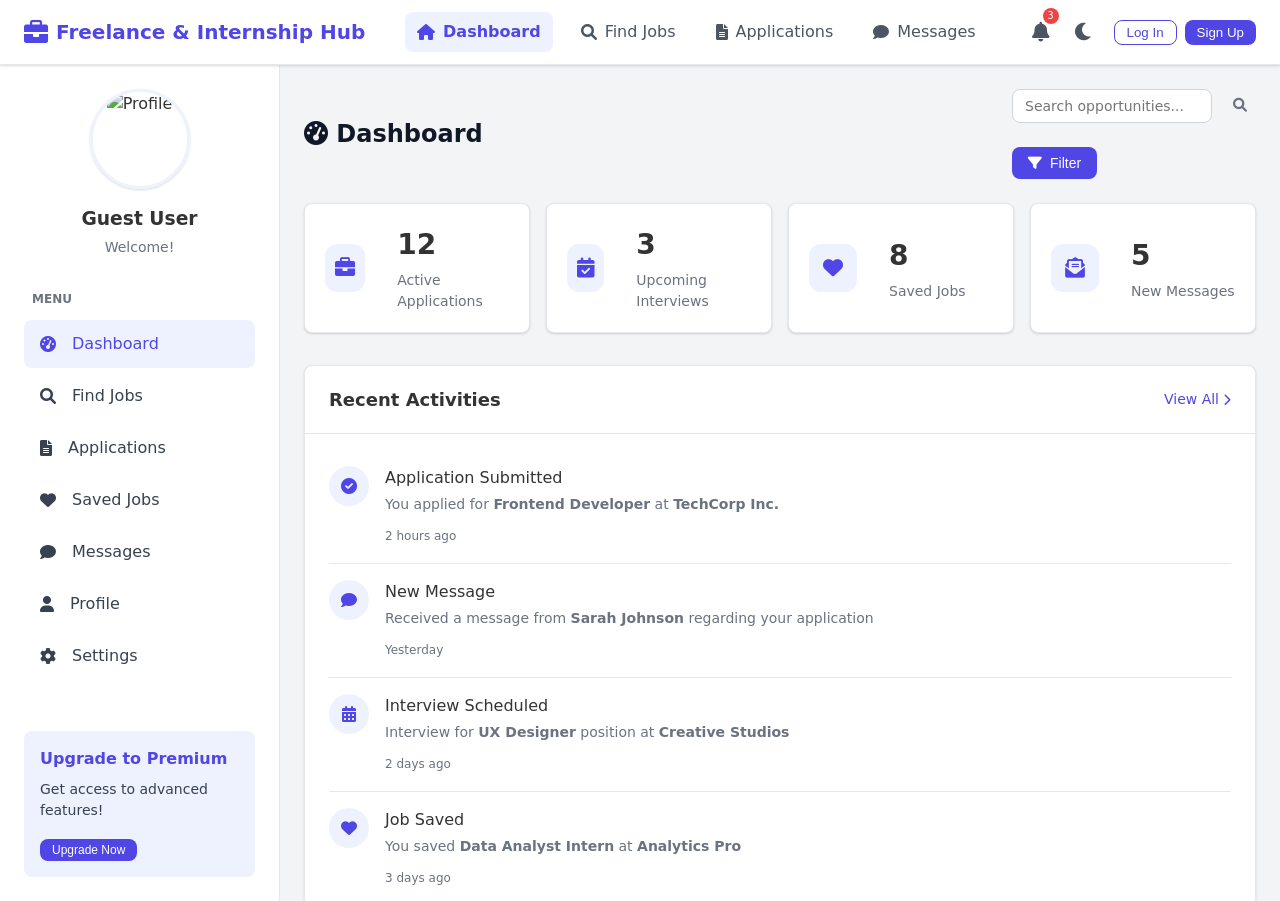
==== commit 0add39b1: "Add files via upload" ====
--- a/index.html
+++ b/index.html
@@ -52,7 +52,7 @@
             <div class="sidebar-menu">
                 <h4>Menu</h4>
                 <ul>
-                    <li><a href="index.html" class="active"><i class="fas fa-tachometer-alt"></i> Dashboard</a></li>
+                    <li><a href="index.html"><i class="fas fa-tachometer-alt"></i> Dashboard</a></li>
                     <li><a href="jobs.html"><i class="fas fa-search"></i> Find Jobs</a></li>
                     <li><a href="applications.html"><i class="fas fa-file-alt"></i> Applications</a></li>
                     <li><a href="saved.html"><i class="fas fa-heart"></i> Saved Jobs</a></li>
@@ -176,7 +176,7 @@
             <div class="job-card">
                 <div class="job-card-header">
                     <div class="company-logo small">
-                        <img src="/api/placeholder/48/48" alt="company logo">
+                        <img src="C:\Users\HerrRayen\Desktop\projet federe\assets\techsol.jpeg" alt="company logo">
                     </div>
                     <div class="job-save">
                         <button class="btn-icon"><i class="far fa-heart"></i></button>
@@ -203,7 +203,7 @@
             <div class="job-card">
                 <div class="job-card-header">
                     <div class="company-logo small">
-                        <img src="/api/placeholder/48/48" alt="company logo">
+                        <img src="C:\Users\HerrRayen\Desktop\projet federe\assets\creativestudio.jpg" alt="company logo">
                     </div>
                     <div class="job-save">
                         <button class="btn-icon"><i class="far fa-heart"></i></button>
@@ -230,7 +230,7 @@
             <div class="job-card">
                 <div class="job-card-header">
                     <div class="company-logo small">
-                        <img src="/api/placeholder/48/48" alt="company logo">
+                        <img src="C:\Users\HerrRayen\Desktop\projet federe\assets\globalproducts.jpeg" alt="company logo">
                     </div>
                     <div class="job-save">
                         <button class="btn-icon"><i class="far fa-heart"></i></button>
@@ -267,7 +267,7 @@
                 <div class="progress-card-header">
                     <div class="progress-status pending">Pending</div>
                     <div class="company-logo small">
-                        <img src="/api/placeholder/48/48" alt="company logo">
+                        <img src="C:\Users\HerrRayen\Desktop\projet federe\assets\webtechsol.png" alt="company logo">
                     </div>
                 </div>
                 <div class="progress-card-body">
@@ -302,7 +302,7 @@
                 <div class="progress-card-header">
                     <div class="progress-status in-review">In Review</div>
                     <div class="company-logo small">
-                        <img src="/api/placeholder/48/48" alt="company logo">
+                        <img src="C:\Users\HerrRayen\Desktop\projet federe\assets\creativestudio.jpg" alt="company logo">
                     </div>
                 </div>
                 <div class="progress-card-body">
@@ -337,7 +337,7 @@
                 <div class="progress-card-header">
                     <div class="progress-status interview">Interview</div>
                     <div class="company-logo small">
-                        <img src="/api/placeholder/48/48" alt="company logo">
+                        <img src="C:\Users\HerrRayen\Desktop\projet federe\assets\globalbrands.jpeg" alt="company logo">
                     </div>
                 </div>
                 <div class="progress-card-body">
@@ -458,8 +458,5 @@
         <i class="fas fa-bars"></i>
     </button>
     <script src="script.js"></script>
-
-    
-    
 </body>
 </html>
--- a/styles.css
+++ b/styles.css
@@ -142,3911 +142,6 @@
   background-color: var(--danger-hover);
 }
 
-.btn-outline {
-  background-color: transparent;
-  border: 1px solid var(--gray-300);
-  color: var(--text);
-}
-
-.btn-outline:hover {
-  background-color: var(--gray-200);
-}
-
-.btn[disabled] {
-  opacity: 0.6;
-  cursor: not-allowed;
-}
-
-input, select, textarea {
-  padding: 0.5rem 0.75rem;
-  border-radius: var(--border-radius);
-  border: 1px solid var(--gray-300);
-  background-color: white;
-  color: var(--text);
-  font-family: var(--font-family);
-  transition: var(--transition);
-  font-size: 0.875rem;
-}
-
-[data-theme="dark"] input,
-[data-theme="dark"] select,
-[data-theme="dark"] textarea {
-  background-color: var(--gray-700);
-  border-color: var(--gray-600);
-  color: var(--text);
-}
-
-input:focus, select:focus, textarea:focus {
-  outline: none;
-  border-color: var(--primary);
-  box-shadow: 0 0 0 2px rgba(79, 70, 229, 0.2);
-}
-
-/* ----- Header & Navigation ----- */
-header {
-  background-color: white;
-  box-shadow: var(--shadow);
-  padding: 0.75rem 1.5rem;
-  display: flex;
-  align-items: center;
-  justify-content: space-between;
-  position: sticky;
-  top: 0;
-  z-index: 100;
-  border-bottom: 1px solid var(--gray-200);
-}
-
-[data-theme="dark"] header {
-  background-color: var(--gray-900);
-  border-color: var(--gray-700);
-}
-
-.logo {
-  display: flex;
-  align-items: center;
-  font-weight: 700;
-  font-size: 1.25rem;
-  color: var(--primary);
-  gap: 0.5rem;
-}
-
-.logo i {
-  font-size: 1.5rem;
-}
-
-.top-nav {
-  display: flex;
-  gap: 1rem;
-}
-
-.top-nav a {
-  display: flex;
-  align-items: center;
-  gap: 0.5rem;
-  color: var(--gray-600);
-  font-weight: 500;
-  padding: 0.5rem 0.75rem;
-  border-radius: var(--border-radius);
-  transition: var(--transition);
-}
-
-.top-nav a:hover {
-  color: var(--primary);
-  background-color: var(--primary-light);
-}
-
-.top-nav a.active {
-  color: var(--primary);
-  background-color: var(--primary-light);
-  font-weight: 600;
-}
-
-[data-theme="dark"] .top-nav a {
-  color: var(--gray-400);
-}
-
-[data-theme="dark"] .top-nav a:hover,
-[data-theme="dark"] .top-nav a.active {
-  color: var(--primary);
-  background-color: var(--primary-light);
-}
-
-.user-menu {
-  display: flex;
-  align-items: center;
-  gap: 1rem;
-}
-
-.notifications-dropdown {
-  position: relative;
-}
-
-.notifications-icon {
-  position: relative;
-  cursor: pointer;
-  font-size: 1.25rem;
-  color: var(--gray-600);
-  transition: var(--transition);
-}
-
-.notifications-icon:hover {
-  color: var(--primary);
-}
-
-.notifications-count {
-  position: absolute;
-  top: -8px;
-  right: -8px;
-  background-color: var(--danger);
-  color: white;
-  font-size: 0.625rem;
-  font-weight: 600;
-  padding: 0.125rem 0.25rem;
-  border-radius: 9999px;
-  min-width: 18px;
-  text-align: center;
-}
-
-.theme-toggle {
-  background: none;
-  border: none;
-  cursor: pointer;
-  font-size: 1.25rem;
-  color: var(--gray-600);
-  transition: var(--transition);
-}
-
-.theme-toggle:hover {
-  color: var(--primary);
-}
-
-.auth-buttons {
-  display: flex;
-  gap: 0.5rem;
-}
-
-.login-btn {
-  background: none;
-  border: none;
-  color: var(--primary);
-  font-weight: 500;
-  cursor: pointer;
-  transition: var(--transition);
-}
-
-.login-btn:hover {
-  color: var(--primary-hover);
-}
-
-.signup-btn {
-  background-color: var(--primary);
-  color: white;
-  border: none;
-  padding: 0.5rem 1rem;
-  border-radius: var(--border-radius);
-  font-weight: 500;
-  cursor: pointer;
-  transition: var(--transition);
-}
-
-.signup-btn:hover {
-  background-color: var(--primary-hover);
-}
-
-/* ----- Layout & Main Container ----- */
-.main-container {
-  display: flex;
-  height: calc(100vh - 64px);
-  overflow: hidden;
-}
-
-.sidebar {
-  width: 280px;
-  background-color: white;
-  border-right: 1px solid var(--gray-200);
-  padding: 1.5rem;
-  display: flex;
-  flex-direction: column;
-  overflow-y: auto;
-  transition: var(--transition);
-}
-
-[data-theme="dark"] .sidebar {
-  background-color: var(--gray-900);
-  border-color: var(--gray-700);
-}
-
-.content {
-  flex: 1;
-  overflow-y: auto;
-  padding: 1.5rem;
-}
-
-.page-header {
-  margin-bottom: 1.5rem;
-  display: flex;
-  justify-content: space-between;
-  align-items: center;
-}
-
-.page-header h1 {
-  font-size: 1.5rem;
-  font-weight: 700;
-  color: var(--gray-900);
-}
-
-[data-theme="dark"] .page-header h1 {
-  color: var(--gray-100);
-}
-
-.action-buttons {
-  display: flex;
-  gap: 0.75rem;
-}
-
-/* ----- Profile Summary ----- */
-.profile-summary {
-  text-align: center;
-  margin-bottom: 2rem;
-}
-
-.profile-pic {
-  width: 100px;
-  height: 100px;
-  border-radius: 50%;
-  overflow: hidden;
-  margin: 0 auto 1rem;
-  border: 3px solid var(--primary-light);
-  box-shadow: var(--shadow);
-}
-
-.profile-pic img {
-  width: 100%;
-  height: 100%;
-  object-fit: cover;
-}
-
-.profile-summary h3 {
-  font-weight: 600;
-  margin-bottom: 0.25rem;
-}
-
-.profile-summary p {
-  color: var(--text-light);
-  font-size: 0.875rem;
-}
-
-/* ----- Sidebar Menu ----- */
-.sidebar-menu {
-  margin-bottom: 2rem;
-}
-
-.sidebar-menu h4 {
-  font-size: 0.75rem;
-  text-transform: uppercase;
-  color: var(--text-light);
-  margin-bottom: 0.75rem;
-  padding-left: 0.5rem;
-}
-
-.sidebar-menu ul {
-  display: flex;
-  flex-direction: column;
-  gap: 0.25rem;
-}
-
-.sidebar-menu a {
-  display: flex;
-  align-items: center;
-  gap: 1rem;
-  padding: 0.75rem 1rem;
-  border-radius: var(--border-radius);
-  color: var(--gray-700);
-  transition: var(--transition);
-}
-
-.sidebar-menu a:hover {
-  background-color: var(--primary-light);
-  color: var(--primary);
-}
-
-.sidebar-menu a.active {
-  background-color: var(--primary-light);
-  color: var(--primary);
-  font-weight: 500;
-}
-
-[data-theme="dark"] .sidebar-menu a {
-  color: var(--gray-400);
-}
-
-[data-theme="dark"] .sidebar-menu a:hover,
-[data-theme="dark"] .sidebar-menu a.active {
-  background-color: var(--primary-light);
-  color: var(--primary);
-}
-
-/* ----- Premium Banner ----- */
-.premium-banner {
-  background-color: var(--primary-light);
-  padding: 1rem;
-  border-radius: var(--border-radius);
-  margin-top: auto;
-}
-
-.premium-banner h4 {
-  color: var(--primary);
-  font-weight: 600;
-  margin-bottom: 0.5rem;
-}
-
-.premium-banner p {
-  font-size: 0.875rem;
-  margin-bottom: 1rem;
-  color: var(--gray-700);
-}
-
-[data-theme="dark"] .premium-banner {
-  background-color: var(--primary-light);
-}
-
-[data-theme="dark"] .premium-banner h4 {
-  color: var(--primary);
-}
-
-[data-theme="dark"] .premium-banner p {
-  color: var(--gray-300);
-}
-
-/* ----- Profile Card & Details ----- */
-.profile-card {
-  background-color: white;
-  border-radius: var(--border-radius);
-  box-shadow: var(--shadow);
-  margin-bottom: 1.5rem;
-  overflow: hidden;
-}
-
-[data-theme="dark"] .profile-card {
-  background-color: var(--gray-800);
-  border: 1px solid var(--gray-700);
-}
-
-.profile-header {
-  padding: 2rem;
-  display: flex;
-  gap: 2rem;
-  align-items: center;
-    top: 0;
-    height: 100%;
-    width: 2.5rem;
-    background: none;
-    border: none;
-    color: var(--gray-500);
-    cursor: pointer;
-    display: flex;
-    align-items: center;
-    justify-content: center;
-  }
-  
-  .search-btn:hover {
-    color: var(--primary);
-  }
-  
-  /* ----- Job Cards ----- */
-  .job-card {
-    background-color: white;
-    border-radius: var(--border-radius);
-    box-shadow: var(--shadow);
-    margin-bottom: 1rem;
-    overflow: hidden;
-    border: 1px solid var(--gray-200);
-    transition: var(--transition);
-  }
-  
-  [data-theme="dark"] .job-card {
-    background-color: var(--gray-800);
-    border-color: var(--gray-700);
-  }
-  
-  .job-card:hover {
-    box-shadow: var(--shadow-md);
-    transform: translateY(-2px);
-  }
-  
-  .job-card-header {
-    display: flex;
-    padding: 1rem;
-    border-bottom: 1px solid var(--gray-200);
-    position: relative;
-  }
-  
-  [data-theme="dark"] .job-card-header {
-    border-color: var(--gray-700);
-  }
-  
-  .company-logo {
-    width: 60px;
-    height: 60px;
-    border-radius: 8px;
-    overflow: hidden;
-    background-color: white;
-    border: 1px solid var(--gray-200);
-    margin-right: 1rem;
-  }
-  
-  .job-card-title {
-    flex: 1;
-  }
-  
-  .job-card-title h3 {
-    font-size: 1.125rem;
-    margin-bottom: 0.25rem;
-    font-weight: 600;
-  }
-  
-  .company-name {
-    color: var(--text-light);
-    font-weight: 500;
-    margin-bottom: 0.25rem;
-  }
-  
-  .job-location {
-    font-size: 0.875rem;
-    color: var(--text-light);
-    display: flex;
-    align-items: center;
-    gap: 0.25rem;
-  }
-  
-  .job-actions {
-    display: flex;
-    align-items: flex-start;
-    gap: 0.5rem;
-  }
-  
-  .job-actions button {
-    background: none;
-    border: none;
-    color: var(--gray-500);
-    cursor: pointer;
-    font-size: 1rem;
-    border-radius: 50%;
-    width: 32px;
-    height: 32px;
-    display: flex;
-    align-items: center;
-    justify-content: center;
-    transition: var(--transition);
-  }
-  
-  .job-actions button:hover {
-    background-color: var(--gray-100);
-    color: var(--primary);
-  }
-  
-  [data-theme="dark"] .job-actions button:hover {
-    background-color: var(--gray-700);
-  }
-  
-  .unsave-btn:hover {
-    color: var(--danger) !important;
-  }
-  
-  .job-card-body {
-    padding: 1rem;
-  }
-  
-  .job-tags {
-    display: flex;
-    gap: 0.5rem;
-    flex-wrap: wrap;
-    margin-bottom: 0.75rem;
-  }
-  
-  .job-tag {
-    font-size: 0.75rem;
-    padding: 0.25rem 0.5rem;
-    border-radius: 100px;
-    background-color: var(--gray-100);
-    color: var(--gray-700);
-  }
-  
-  [data-theme="dark"] .job-tag {
-    background-color: var(--gray-700);
-    color: var(--gray-300);
-  }
-  
-  .job-type {
-    background-color: var(--primary-light);
-    color: var(--primary);
-  }
-  
-  [data-theme="dark"] .job-type {
-    background-color: rgba(99, 102, 241, 0.2);
-    color: var(--primary);
-  }
-  
-  .job-description {
-    margin-bottom: 1rem;
-    font-size: 0.875rem;
-    color: var(--text-light);
-    line-height: 1.5;
-  }
-  
-  .job-meta {
-    display: flex;
-    justify-content: space-between;
-    align-items: center;
-    font-size: 0.875rem;
-    color: var(--text-light);
-  }
-  
-  .job-meta .salary {
-    display: flex;
-    align-items: center;
-    gap: 0.25rem;
-    font-weight: 500;
-  }
-  
-  .saved-date {
-    font-size: 0.75rem;
-    opacity: 0.8;
-  }
-  
-  .job-card-footer {
-    display: flex;
-    padding: 1rem;
-    gap: 0.75rem;
-    border-top: 1px solid var(--gray-200);
-  }
-  
-  [data-theme="dark"] .job-card-footer {
-    border-color: var(--gray-700);
-  }
-  
-  /* ----- Filters ----- */
-  .filter-options {
-    display: flex;
-    flex-wrap: wrap;
-    gap: 1rem;
-    margin-bottom: 1.5rem;
-    padding: 1rem;
-    background-color: white;
-    border-radius: var(--border-radius);
-    box-shadow: var(--shadow-sm);
-    border: 1px solid var(--gray-200);
-  }
-  
-  [data-theme="dark"] .filter-options {
-    background-color: var(--gray-800);
-    border-color: var(--gray-700); 
-  }
-  
-  .filter-group {
-    display: flex;
-    align-items: center;
-    gap: 0.5rem;
-  }
-  
-  .filter-group label {
-    font-size: 0.875rem;
-    font-weight: 500;
-    color: var(--text-light);
-  }
-  
-  .filter-select {
-    min-width: 150px;
-  }
-  
-  /* ----- Empty States ----- */
-  .empty-state {
-    display: flex;
-    flex-direction: column;
-    align-items: center;
-    justify-content: center;
-    padding: 3rem;
-    text-align: center;
-    background-color: white;
-    border-radius: var(--border-radius);
-    box-shadow: var(--shadow);
-    border: 1px solid var(--gray-200);
-  }
-  
-  [data-theme="dark"] .empty-state {
-    background-color: var(--gray-800);
-    border-color: var(--gray-700);
-  }
-  
-  .empty-state-icon {
-    font-size: 3rem;
-    color: var(--gray-400);
-    margin-bottom: 1rem;
-  }
-  
-  .empty-state h3 {
-    font-size: 1.25rem;
-    margin-bottom: 0.5rem;
-  }
-  
-  .empty-state p {
-    color: var(--text-light);
-    margin-bottom: 1.5rem;
-    max-width: 400px;
-  }
-  
-  /* ----- Pagination ----- */
-  .pagination {
-    display: flex;
-    justify-content: center;
-    gap: 0.25rem;
-    margin-top: 2rem;
-  }
-  
-  .page-btn {
-    width: 2.5rem;
-    height: 2.5rem;
-    display: flex;
-    align-items: center;
-    justify-content: center;
-    border-radius: var(--border-radius);
-    border: 1px solid var(--gray-300);
-    background-color: white;
-    cursor: pointer;
-    transition: var(--transition);
-  }
-  
-  [data-theme="dark"] .page-btn {
-    background-color: var(--gray-800);
-    border-color: var(--gray-700);
-    color: var(--text);
-  }
-  
-  .page-btn:hover {
-    background-color: var(--gray-100);
-  }
-  
-  .page-btn.active {
-    background-color: var(--primary);
-    color: white;
-    border-color: var(--primary);
-  }
-  
-  .page-btn[disabled] {
-    opacity: 0.5;
-    cursor: not-allowed;
-  }
-  
-  /* ----- Modals ----- */
-  .modal-overlay {
-    position: fixed;
-    top: 0;
-    left: 0;
-    right: 0;
-    bottom: 0;
-    background-color: rgba(0, 0, 0, 0.5);
-    display: flex;
-    align-items: center;
-    justify-content: center;
-    z-index: 1000;
-    padding: 1rem;
-    opacity: 0;
-    visibility: hidden;
-    transition: opacity 0.3s ease, visibility 0.3s ease;
-  }
-  
-  .modal-overlay.active {
-    opacity: 1;
-    visibility: visible;
-  }
-  
-  .modal {
-    background-color: white;
-    border-radius: var(--border-radius);
-    box-shadow: var(--shadow-lg);
-    width: 100%;
-    max-width: 500px;
-    max-height: calc(100vh - 2rem);
-    overflow-y: auto;
-    transform: scale(0.95);
-    transition: transform 0.3s ease;
-    position: relative;
-  }
-  
-  [data-theme="dark"] .modal {
-    background-color: var(--gray-800);
-  }
-  
-  .modal-overlay.active .modal {
-    transform: scale(1);
-  }
-  
-  .modal-header {
-    padding: 1.5rem;
-    border-bottom: 1px solid var(--gray-200);
-    display: flex;
-    justify-content: space-between;
-    align-items: center;
-  }
-  
-  [data-theme="dark"] .modal-header {
-    border-color: var(--gray-700);
-  }
-  
-  .modal-title {
-    font-size: 1.25rem;
-    font-weight: 600;
-  }
-  
-  .modal-close {
-    background: none;
-    border: none;
-    color: var(--gray-500);
-    font-size: 1.25rem;
-    cursor: pointer;
-    transition: var(--transition);
-  }
-  
-  .modal-close:hover {
-    color: var(--danger);
-  }
-  
-  .modal-body {
-    padding: 1.5rem;
-  }
-  
-  .modal-footer {
-    padding: 1.5rem;
-    border-top: 1px solid var(--gray-200);
-    display: flex;
-    justify-content: flex-end;
-    gap: 1rem;
-  }
-  
-  [data-theme="dark"] .modal-footer {
-    border-color: var(--gray-700);
-  }
-  
-  /* ----- Toast Notifications ----- */
-  .toast-container {
-    position: fixed;
-    bottom: 1.5rem;
-    right: 1.5rem;
-    display: flex;
-    flex-direction: column;
-    gap: 0.75rem;
-    z-index: 900;
-  }
-  
-  .toast {
-    background-color: white;
-    box-shadow: var(--shadow-lg);
-    border-radius: var(--border-radius);
-    padding: 1rem 1.25rem;
-    min-width: 300px;
-    max-width: 400px;
-    display: flex;
-    align-items: center;
-    gap: 0.75rem;
-    transform: translateX(120%);
-    transition: transform 0.3s ease;
-    animation: slide-in 0.3s forwards;
-  }
-  
-  [data-theme="dark"] .toast {
-    background-color: var(--gray-800);
-  }
-  
-  @keyframes slide-in {
-    100% { transform: translateX(0); }
-  }
-  
-  .toast.hide {
-    animation: slide-out 0.3s forwards;
-  }
-  
-  @keyframes slide-out {
-    100% { transform: translateX(120%); }
-  }
-  
-  .toast-icon {
-    font-size: 1.25rem;
-  }
-  
-  .toast-success .toast-icon {
-    color: var(--success);
-  }
-  
-  .toast-warning .toast-icon {
-    color: var(--warning);
-  }
-  
-  .toast-error .toast-icon {
-    color: var(--danger);
-  }
-  
-  .toast-content {
-    flex: 1;
-  }
-  
-  .toast-title {
-    font-weight: 600;
-    margin-bottom: 0.25rem;
-  }
-  
-  .toast-message {
-    font-size: 0.875rem;
-    color: var(--text-light);
-  }
-  
-  .toast-close {
-    background: none;
-    border: none;
-    color: var(--gray-500);
-    cursor: pointer;
-    transition: var(--transition);
-  }
-  
-  .toast-close:hover {
-    color: var(--text);
-  }
-  
-  /* ----- Responsive Design ----- */
-  .toggle-sidebar {
-    position: fixed;
-    bottom: 1.5rem;
-    left: 1.5rem;
-    background-color: var(--primary);
-    color: white;
-    width: 3rem;
-    height: 3rem;
-    border-radius: 50%;
-    display: none;
-    align-items: center;
-    justify-content: center;
-    font-size: 1.25rem;
-    border: none;
-    cursor: pointer;
-    box-shadow: var(--shadow-lg);
-    z-index: 800;
-    transition: var(--transition);
-  }
-  
-  .toggle-sidebar:hover {
-    background-color: var(--primary-hover);
-  }
-  
-  @media (max-width: 1024px) {
-    .top-nav a span {
-      display: none;
-    }
-    
-    .top-nav a i {
-      font-size: 1.25rem;
-    }
-    
-    .sidebar {
-      width: 240px;
-    }
-  }
-  
-  @media (max-width: 768px) {
-    .sidebar {
-      position: fixed;
-      left: -280px;
-      top: 69px; /* Header height */
-      height: calc(100vh - 69px);
-      z-index: 99;
-      transition: left 0.3s ease;
-    }
-    
-    .sidebar.active {
-      left: 0;
-    }
-    
-    .toggle-sidebar {
-      display: flex;
-    }
-    
-    .main-container {
-      flex-direction: column;
-    }
-    
-    .content {
-      width: 100%;
-    }
-    
-    .job-card-header {
-      flex-direction: column;
-    }
-    
-    .company-logo {
-      margin-bottom: 1rem;
-      margin-right: 0;
-      align-self: center;
-    }
-    
-    .job-card-title {
-      text-align: center;
-      margin-bottom: 1rem;
-    }
-    
-    .job-actions {
-      position: absolute;
-      top: 1rem;
-      right: 1rem;
-    }
-    
-    .job-card-footer {
-      flex-direction: column;
-    }
-    
-    .page-header {
-      flex-direction: column;
-      align-items: flex-start;
-      gap: 1rem;
-    }
-    
-    .actions {
-      width: 100%;
-      flex-direction: column;
-      align-items: stretch;
-    }
-    
-    .search-container {
-      width: 100%;
-    }
-    
-    .search-container input {
-      width: 100%;
-    }
-    
-    .filter-options {
-      flex-direction: column;
-    }
-    
-    .filter-group {
-      width: 100%;
-    }
-    
-    .filter-select {
-      width: 100%;
-    }
-  }
-  
-  @media (max-width: 480px) {
-    header {
-      padding: 0.75rem 1rem;
-      flex-wrap: wrap;
-    }
-    
-    .logo {
-      font-size: 1rem;
-    }
-    
-    .logo i {
-        font-size: 1.25rem;
-    }
-    
-    .top-nav {
-      gap: 0.5rem;
-    }
-    
-    .top-nav a {
-      padding: 0.5rem;
-    }
-    
-    .auth-buttons {
-      flex-wrap: wrap;
-      justify-content: center;
-      width: 100%;
-      margin-top: 0.5rem;
-    }
-    
-    .login-btn, .signup-btn {
-      width: 100%;
-      text-align: center;
-    }
-    
-    .user-menu {
-      margin-left: auto;
-    }
-  }
-
-/* ----- Dashboard Stats Widgets ----- */
-.stats-container {
-  display: grid;
-  grid-template-columns: repeat(auto-fill, minmax(250px, 1fr));
-  gap: 1rem;
-  margin-bottom: 1.5rem;
-}
-
-.stat-card {
-  background-color: white;
-  border-radius: var(--border-radius);
-  box-shadow: var(--shadow);
-  padding: 1.25rem;
-  display: flex;
-  align-items: center;
-  border: 1px solid var(--gray-200);
-  transition: var(--transition);
-}
-
-[data-theme="dark"] .stat-card {
-  background-color: var(--gray-800);
-  border-color: var(--gray-700);
-}
-
-.stat-card:hover {
-  box-shadow: var(--shadow-md);
-  transform: translateY(-2px);
-}
-
-.stat-icon {
-  width: 48px;
-  height: 48px;
-  border-radius: 50%;
-  display: flex;
-  align-items: center;
-  justify-content: center;
-  margin-right: 1rem;
-  font-size: 1.5rem;
-}
-
-.stat-applications {
-  background-color: rgba(79, 70, 229, 0.1);
-  color: var(--primary);
-}
-
-.stat-saved {
-  background-color: rgba(245, 158, 11, 0.1);
-  color: var(--warning);
-}
-
-.stat-interviews {
-  background-color: rgba(16, 185, 129, 0.1);
-  color: var(--success);
-}
-
-.stat-proposals {
-  background-color: rgba(6, 182, 212, 0.1);
-  color: #06B6D4;
-}
-
-.stat-info {
-  flex: 1;
-}
-
-.stat-value {
-  font-size: 1.5rem;
-  font-weight: 700;
-  margin-bottom: 0.25rem;
-}
-
-.stat-label {
-  color: var(--text-light);
-  font-size: 0.875rem;
-}
-
-/* ----- Profile & Settings ----- */
-.settings-container {
-  display: grid;
-  grid-template-columns: 1fr 2fr;
-  gap: 1.5rem;
-}
-
-@media (max-width: 768px) {
-  .settings-container {
-    grid-template-columns: 1fr;
-  }
-}
-
-.settings-nav {
-  background-color: white;
-  border-radius: var(--border-radius);
-  box-shadow: var(--shadow);
-  padding: 1rem;
-  border: 1px solid var(--gray-200);
-}
-
-[data-theme="dark"] .settings-nav {
-  background-color: var(--gray-800);
-  border-color: var(--gray-700);
-}
-
-.settings-nav ul {
-  display: flex;
-  flex-direction: column;
-}
-
-.settings-nav li {
-  margin-bottom: 0.25rem;
-}
-
-.settings-nav a {
-  display: flex;
-  align-items: center;
-  gap: 0.75rem;
-  padding: 0.75rem;
-  border-radius: var(--border-radius);
-  color: var(--gray-700);
-  transition: var(--transition);
-  font-weight: 500;
-}
-
-[data-theme="dark"] .settings-nav a {
-  color: var(--gray-400);
-}
-
-.settings-nav a:hover {
-  background-color: var(--gray-100);
-  color: var(--primary);
-}
-
-[data-theme="dark"] .settings-nav a:hover {
-  background-color: var(--gray-700);
-}
-
-.settings-nav a.active {
-  background-color: var(--primary-light);
-  color: var(--primary);
-  font-weight: 600;
-}
-
-.settings-content {
-  background-color: white;
-  border-radius: var(--border-radius);
-  box-shadow: var(--shadow);
-  padding: 1.5rem;
-  border: 1px solid var(--gray-200);
-}
-
-[data-theme="dark"] .settings-content {
-  background-color: var(--gray-800);
-  border-color: var(--gray-700);
-}
-
-.section-title {
-  font-size: 1.25rem;
-  font-weight: 600;
-  margin-bottom: 1.5rem;
-  padding-bottom: 0.75rem;
-  border-bottom: 1px solid var(--gray-200);
-}
-
-[data-theme="dark"] .section-title {
-  border-color: var(--gray-700);
-}
-
-.form-group {
-  margin-bottom: 1.25rem;
-}
-
-.form-group label {
-  display: block;
-  margin-bottom: 0.5rem;
-  font-weight: 500;
-  font-size: 0.875rem;
-}
-
-.input-help {
-  font-size: 0.75rem;
-  color: var(--text-light);
-  margin-top: 0.25rem;
-}
-
-.full-width {
-  width: 100%;
-}
-
-.form-row {
-  display: grid;
-  grid-template-columns: 1fr 1fr;
-  gap: 1rem;
-}
-
-@media (max-width: 640px) {
-  .form-row {
-    grid-template-columns: 1fr;
-  }
-}
-
-.avatar-upload {
-  display: flex;
-  align-items: center;
-  margin-bottom: 1.5rem;
-}
-
-.avatar-preview {
-  width: 100px;
-  height: 100px;
-  border-radius: 50%;
-  overflow: hidden;
-  background-color: var(--gray-100);
-  margin-right: 1.5rem;
-  border: 2px solid var(--gray-300);
-}
-
-[data-theme="dark"] .avatar-preview {
-  background-color: var(--gray-700);
-  border-color: var(--gray-600);
-}
-
-.avatar-preview img {
-  width: 100%;
-  height: 100%;
-  object-fit: cover;
-}
-
-.upload-controls {
-  display: flex;
-  flex-direction: column;
-  gap: 0.75rem;
-}
-
-.upload-btn {
-  display: inline-block;
-  position: relative;
-  overflow: hidden;
-}
-
-.upload-btn input[type="file"] {
-  position: absolute;
-  left: 0;
-  top: 0;
-  opacity: 0;
-  width: 100%;
-  height: 100%;
-  cursor: pointer;
-}
-
-/* ----- Application Process ----- */
-.application-steps {
-  display: flex;
-  justify-content: space-between;
-  margin-bottom: 2rem;
-  position: relative;
-}
-
-.application-steps::before {
-  content: '';
-  position: absolute;
-  top: 24px;
-  left: 12%;
-  right: 12%;
-  height: 2px;
-  background-color: var(--gray-300);
-  z-index: 0;
-}
-
-.step {
-  display: flex;
-  flex-direction: column;
-  align-items: center;
-  text-align: center;
-  position: relative;
-  z-index: 1;
-}
-
-.step-number {
-  width: 50px;
-  height: 50px;
-  border-radius: 50%;
-  background-color: white;
-  border: 2px solid var(--gray-300);
-  display: flex;
-  align-items: center;
-  justify-content: center;
-  font-weight: 600;
-  margin-bottom: 0.75rem;
-  transition: var(--transition);
-}
-
-[data-theme="dark"] .step-number {
-  background-color: var(--gray-800);
-  border-color: var(--gray-600);
-}
-
-.step.active .step-number,
-.step.completed .step-number {
-  background-color: var(--primary);
-  border-color: var(--primary);
-  color: white;
-}
-
-.step-label {
-  font-weight: 500;
-  font-size: 0.875rem;
-}
-
-.step.active .step-label {
-  color: var(--primary);
-  font-weight: 600;
-}
-
-@media (max-width: 640px) {
-  .application-steps {
-    flex-direction: column;
-    gap: 1rem;
-  }
-  
-  .application-steps::before {
-    left: 24px;
-    right: auto;
-    top: 0;
-    bottom: 0;
-    width: 2px;
-    height: auto;
-  }
-  
-  .step {
-    flex-direction: row;
-    text-align: left;
-    gap: 1rem;
-  }
-  
-  .step-number {
-    margin-bottom: 0;
-  }
-}
-
-/* ----- Notifications Panel ----- */
-.notifications-panel {
-  position: absolute;
-  top: 100%;
-  right: 0;
-  width: 350px;
-  background-color: white;
-  border-radius: var(--border-radius);
-  box-shadow: var(--shadow-lg);
-  border: 1px solid var(--gray-200);
-  display: none;
-  z-index: 200;
-  max-height: 500px;
-  overflow-y: auto;
-}
-
-[data-theme="dark"] .notifications-panel {
-  background-color: var(--gray-800);
-  border-color: var(--gray-700);
-}
-
-.notifications-panel.show {
-  display: block;
-}
-
-.notifications-header {
-  padding: 1rem;
-  border-bottom: 1px solid var(--gray-200);
-  display: flex;
-  align-items: center;
-  justify-content: space-between;
-}
-
-[data-theme="dark"] .notifications-header {
-  border-color: var(--gray-700);
-}
-
-.notifications-header h3 {
-  font-size: 1rem;
-  font-weight: 600;
-}
-
-.mark-all-read {
-  font-size: 0.75rem;
-  color: var(--primary);
-  cursor: pointer;
-  font-weight: 500;
-  background: none;
-  border: none;
-}
-
-.mark-all-read:hover {
-  text-decoration: underline;
-}
-
-.notification-list {
-  padding: 0.5rem 0;
-}
-
-.notification-item {
-  padding: 0.75rem 1rem;
-  border-bottom: 1px solid var(--gray-200);
-  display: flex;
-  gap: 0.75rem;
-  transition: var(--transition);
-}
-
-[data-theme="dark"] .notification-item {
-  border-color: var(--gray-700);
-}
-
-.notification-item:last-child {
-  border-bottom: none;
-}
-
-.notification-item.unread {
-  background-color: var(--primary-light);
-}
-
-.notification-item:hover {
-  background-color: var(--gray-100);
-}
-
-[data-theme="dark"] .notification-item:hover {
-  background-color: var(--gray-700);
-}
-
-.notification-icon {
-  width: 36px;
-  height: 36px;
-  border-radius: 50%;
-  background-color: var(--gray-200);
-  display: flex;
-  align-items: center;
-  justify-content: center;
-  color: var(--gray-700);
-  flex-shrink: 0;
-}
-
-[data-theme="dark"] .notification-icon {
-  background-color: var(--gray-700);
-  color: var(--gray-300);
-}
-
-.notification-application {
-  background-color: rgba(79, 70, 229, 0.1);
-  color: var(--primary);
-}
-
-.notification-message {
-  background-color: rgba(16, 185, 129, 0.1);
-  color: var(--success);
-}
-
-.notification-alert {
-  background-color: rgba(239, 68, 68, 0.1);
-  color: var(--danger);
-}
-
-.notification-content {
-  flex: 1;
-}
-
-.notification-title {
-  font-weight: 500;
-  margin-bottom: 0.25rem;
-  font-size: 0.875rem;
-}
-
-.notification-time {
-  font-size: 0.75rem;
-  color: var(--text-light);
-}
-
-.empty-notifications {
-  padding: 2rem 1rem;
-  text-align: center;
-}
-
-.empty-notifications i {
-  font-size: 2rem;
-  color: var(--gray-400);
-  margin-bottom: 1rem;
-}
-
-.empty-notifications p {
-  color: var(--text-light);
-  font-size: 0.875rem;
-}
-
-/* ----- Dropdowns ----- */
-.dropdown {
-  position: relative;
-}
-
-.dropdown-menu {
-  position: absolute;
-  top: 100%;
-  right: 0;
-  min-width: 180px;
-  background-color: white;
-  border-radius: var(--border-radius);
-  box-shadow: var(--shadow-lg);
-  border: 1px solid var(--gray-200);
-  padding: 0.5rem 0;
-  z-index: 200;
-  display: none;
-}
-
-[data-theme="dark"] .dropdown-menu {
-  background-color: var(--gray-800);
-  border-color: var(--gray-700);
-}
-
-.dropdown-menu.show {
-  display: block;
-}
-
-.dropdown-item {
-  display: flex;
-  align-items: center;
-  padding: 0.75rem 1rem;
-  gap: 0.75rem;
-  color: var(--text);
-  transition: var(--transition);
-}
-
-.dropdown-item:hover {
-  background-color: var(--gray-100);
-}
-
-[data-theme="dark"] .dropdown-item:hover {
-  background-color: var(--gray-700);
-}
-
-.dropdown-divider {
-  height: 1px;
-  background-color: var(--gray-200);
-  margin: 0.5rem 0;
-}
-
-[data-theme="dark"] .dropdown-divider {
-  background-color: var(--gray-700);
-}
-
-/* ----- Loading States ----- */
-.loading-spinner {
-  display: inline-block;
-  width: 24px;
-  height: 24px;
-  border: 2px solid rgba(79, 70, 229, 0.3);
-  border-radius: 50%;
-  border-top-color: var(--primary);
-  animation: spin 0.8s linear infinite;
-}
-
-@keyframes spin {
-  to { transform: rotate(360deg); }
-}
-
-.loading-overlay {
-  position: absolute;
-  inset: 0;
-  background-color: rgba(255, 255, 255, 0.8);
-  display: flex;
-  align-items: center;
-  justify-content: center;
-  z-index: 50;
-}
-
-[data-theme="dark"] .loading-overlay {
-  background-color: rgba(31, 41, 55, 0.8);
-}
-
-/* ----- Utilities ----- */
-.text-center { text-align: center; }
-.mb-1 { margin-bottom: 0.25rem; }
-.mb-2 { margin-bottom: 0.5rem; }
-.mb-3 { margin-bottom: 0.75rem; }
-.mb-4 { margin-bottom: 1rem; }
-.mb-5 { margin-bottom: 1.5rem; }
-.mb-6 { margin-bottom: 2rem; }
-.mt-1 { margin-top: 0.25rem; }
-.mt-2 { margin-top: 0.5rem; }
-.mt-3 { margin-top: 0.75rem; }
-.mt-4 { margin-top: 1rem; }
-.mt-5 { margin-top: 1.5rem; }
-.mt-6 { margin-top: 2rem; }
-.flex { display: flex; }
-.items-center { align-items: center; }
-.justify-between { justify-content: space-between; }
-.gap-1 { gap: 0.25rem; }
-.gap-2 { gap: 0.5rem; }
-.gap-3 { gap: 0.75rem; }
-.gap-4 { gap: 1rem; }
-.w-full { width: 100%; }
-.font-bold { font-weight: 700; }
-.font-semibold { font-weight: 600; }
-.font-medium { font-weight: 500; }
-.text-sm { font-size: 0.875rem; }
-.text-xs { font-size: 0.75rem; }
-.text-lg { font-size: 1.125rem; }
-.text-xl { font-size: 1.25rem; }
-.text-2xl { font-size: 1.5rem; }
-.text-primary { color: var(--primary); }
-.text-danger { color: var(--danger); }
-.text-success { color: var(--success); }
-.text-warning { color: var(--warning); }
-.text-muted { color: var(--text-light); }
-.rounded { border-radius: var(--border-radius); }
-.rounded-full { border-radius: 9999px; }
-.bg-primary { background-color: var(--primary); color: white; }
-.bg-danger { background-color: var(--danger); color: white; }
-.bg-success { background-color: var(--success); color: white; }
-.bg-warning { background-color: var(--warning); color: white; }
-.hidden { display: none; }
-/* 
- * Freelance & Internship Hub - Messages Page Styles
- * Extends the main stylesheet with messaging-specific components
- */
-
-/* ----- Messages Container ----- */
-.messages-container {
-  display: flex;
-  height: 100%;
-  border-radius: var(--border-radius);
-  background-color: white;
-  overflow: hidden;
-  box-shadow: var(--shadow);
-}
-
-[data-theme="dark"] .messages-container {
-  background-color: var(--gray-800);
-}
-
-/* ----- Messages Sidebar ----- */
-.messages-sidebar {
-  width: 300px;
-  border-right: 1px solid var(--gray-200);
-  display: flex;
-  flex-direction: column;
-  overflow: hidden;
-}
-
-[data-theme="dark"] .messages-sidebar {
-  border-color: var(--gray-700);
-}
-
-.messages-search {
-  padding: 1rem;
-  border-bottom: 1px solid var(--gray-200);
-}
-
-[data-theme="dark"] .messages-search {
-  border-color: var(--gray-700);
-}
-
-.search-input {
-  position: relative;
-  width: 100%;
-}
-
-.search-input i {
-  position: absolute;
-  left: 0.75rem;
-  top: 50%;
-  transform: translateY(-50%);
-  color: var(--gray-400);
-}
-
-.search-input input {
-  width: 100%;
-  padding-left: 2.25rem;
-}
-
-.messages-tabs {
-  display: flex;
-  padding: 0.75rem 1rem;
-  border-bottom: 1px solid var(--gray-200);
-  gap: 0.5rem;
-}
-
-[data-theme="dark"] .messages-tabs {
-  border-color: var(--gray-700);
-}
-
-.message-tab {
-  padding: 0.4rem 0.75rem;
-  border-radius: var(--border-radius);
-  font-size: 0.875rem;
-  cursor: pointer;
-  background: none;
-  border: none;
-  color: var(--text-light);
-  transition: var(--transition);
-}
-
-.message-tab:hover {
-  background-color: var(--gray-100);
-  color: var(--text);
-}
-
-.message-tab.active {
-  background-color: var(--primary-light);
-  color: var(--primary);
-  font-weight: 500;
-}
-
-[data-theme="dark"] .message-tab:hover {
-  background-color: var(--gray-700);
-}
-
-[data-theme="dark"] .message-tab.active {
-  background-color: var(--primary-light);
-}
-
-.message-contacts {
-  flex: 1;
-  overflow-y: auto;
-}
-
-.message-contact {
-  display: flex;
-  padding: 0.75rem 1rem;
-  border-bottom: 1px solid var(--gray-200);
-  gap: 0.75rem;
-  cursor: pointer;
-  transition: var(--transition);
-}
-
-[data-theme="dark"] .message-contact {
-  border-color: var(--gray-700);
-}
-
-.message-contact:hover {
-  background-color: var(--gray-100);
-}
-
-[data-theme="dark"] .message-contact:hover {
-  background-color: var(--gray-800);
-}
-
-.message-contact.active {
-  background-color: var(--primary-light);
-}
-
-[data-theme="dark"] .message-contact.active {
-  background-color: var(--primary-light);
-}
-
-.contact-avatar {
-  position: relative;
-}
-
-.contact-avatar img {
-  width: 40px;
-  height: 40px;
-  border-radius: 50%;
-  object-fit: cover;
-}
-
-.status-indicator {
-  position: absolute;
-  bottom: 0;
-  right: 0;
-  width: 10px;
-  height: 10px;
-  border-radius: 50%;
-  border: 2px solid white;
-}
-
-[data-theme="dark"] .status-indicator {
-  border-color: var(--gray-800);
-}
-
-.status-indicator.online {
-  background-color: var(--success);
-}
-
-.status-indicator.away {
-  background-color: var(--warning);
-}
-
-.status-indicator.offline {
-  background-color: var(--gray-400);
-}
-
-.contact-info {
-  flex: 1;
-  min-width: 0; /* Enables text truncation */
-}
-
-.contact-header {
-  display: flex;
-  justify-content: space-between;
-  align-items: center;
-  margin-bottom: 0.25rem;
-}
-
-.contact-header h4 {
-  font-size: 0.9rem;
-  font-weight: 600;
-  margin: 0;
-  white-space: nowrap;
-  overflow: hidden;
-  text-overflow: ellipsis;
-}
-
-.message-time {
-  font-size: 0.75rem;
-  color: var(--gray-500);
-}
-
-.contact-preview {
-  display: flex;
-  justify-content: space-between;
-  align-items: center;
-}
-
-.contact-preview p {
-  font-size: 0.8rem;
-  color: var(--text-light);
-  margin: 0;
-  white-space: nowrap;
-  overflow: hidden;
-  text-overflow: ellipsis;
-  max-width: 190px;
-}
-
-.unread-badge {
-  background-color: var(--primary);
-  color: white;
-  font-size: 0.7rem;
-  min-width: 1.25rem;
-  height: 1.25rem;
-  border-radius: 1rem;
-  display: flex;
-  align-items: center;
-  justify-content: center;
-  font-weight: 600;
-  padding: 0 0.25rem;
-}
-
-.message-contact.unread .contact-header h4 {
-  color: var(--primary);
-  font-weight: 700;
-}
-
-/* ----- Message Chat Area ----- */
-.message-chat {
-  flex: 1;
-  display: flex;
-  flex-direction: column;
-  overflow: hidden;
-}
-
-.chat-header {
-  padding: 0.75rem 1rem;
-  border-bottom: 1px solid var(--gray-200);
-  display: flex;
-  justify-content: space-between;
-  align-items: center;
-}
-
-[data-theme="dark"] .chat-header {
-  border-color: var(--gray-700);
-}
-
-.chat-contact {
-  display: flex;
-  align-items: center;
-  gap: 0.75rem;
-}
-
-.contact-details {
-  display: flex;
-  flex-direction: column;
-}
-
-.contact-details h3 {
-  font-size: 1rem;
-  font-weight: 600;
-  margin: 0;
-}
-
-.status-text {
-  font-size: 0.8rem;
-  color: var(--text-light);
-}
-
-.chat-actions {
-  display: flex;
-  gap: 0.5rem;
-}
-
-.btn-icon {
-  width: 36px;
-  height: 36px;
-  border-radius: 50%;
-  display: flex;
-  align-items: center;
-  justify-content: center;
-  background: none;
-  border: 1px solid var(--gray-300);
-  color: var(--text-light);
-  cursor: pointer;
-  transition: var(--transition);
-}
-
-.btn-icon:hover {
-  background-color: var(--gray-100);
-  color: var(--primary);
-}
-
-[data-theme="dark"] .btn-icon:hover {
-  background-color: var(--gray-700);
-}
-
-.chat-body {
-  flex: 1;
-  padding: 1rem;
-  overflow-y: auto;
-  display: flex;
-  flex-direction: column;
-  gap: 1rem;
-}
-
-.chat-date-divider {
-  display: flex;
-  align-items: center;
-  justify-content: center;
-  margin: 0.75rem 0;
-}
-
-.chat-date-divider span {
-  background-color: var(--gray-200);
-  color: var(--gray-600);
-  font-size: 0.75rem;
-  padding: 0.25rem 0.75rem;
-  border-radius: 1rem;
-}
-
-[data-theme="dark"] .chat-date-divider span {
-  background-color: var(--gray-700);
-  color: var(--gray-400);
-}
-
-.message {
-  display: flex;
-  gap: 0.75rem;
-  max-width: 75%;
-}
-
-.message.sent {
-  align-self: flex-end;
-  flex-direction: row-reverse;
-}
-
-.message-avatar {
-  align-self: flex-end;
-}
-
-.message-avatar img {
-  width: 32px;
-  height: 32px;
-  border-radius: 50%;
-  object-fit: cover;
-}
-
-.message-content {
-  display: flex;
-  flex-direction: column;
-}
-
-.message.sent .message-content {
-  align-items: flex-end;
-}
-
-.message-bubble {
-  background-color: var(--gray-100);
-  padding: 0.75rem 1rem;
-  border-radius: 1rem;
-  border-bottom-left-radius: 0.25rem;
-  max-width: 100%;
-  box-shadow: var(--shadow-sm);
-}
-
-[data-theme="dark"] .message-bubble {
-  background-color: var(--gray-700);
-}
-
-.message.sent .message-bubble {
-  background-color: var(--primary);
-  color: white;
-  border-radius: 1rem;
-  border-bottom-right-radius: 0.25rem;
-}
-
-.message-bubble p {
-  margin: 0;
-  font-size: 0.9rem;
-  line-height: 1.5;
-}
-
-.message-time {
-  font-size: 0.75rem;
-  color: var(--gray-500);
-  margin-top: 0.25rem;
-}
-
-.message-attachment {
-  margin-top: 0.75rem;
-  background-color: white;
-  border: 1px solid var(--gray-200);
-  border-radius: var(--border-radius);
-  padding: 0.5rem;
-  display: flex;
-  align-items: center;
-  gap: 0.75rem;
-}
-
-[data-theme="dark"] .message-attachment {
-  background-color: var(--gray-800);
-  border-color: var(--gray-700);
-}
-
-.message-attachment i {
-  color: var(--danger);
-  font-size: 1.25rem;
-}
-
-.attachment-info {
-  flex: 1;
-  display: flex;
-  flex-direction: column;
-}
-
-.attachment-name {
-  font-size: 0.8rem;
-  font-weight: 500;
-}
-
-.attachment-size {
-  font-size: 0.7rem;
-  color: var(--gray-500);
-}
-
-.attachment-download {
-  background: none;
-  border: none;
-  color: var(--primary);
-  cursor: pointer;
-  font-size: 1rem;
-  transition: var(--transition);
-}
-
-.attachment-download:hover {
-  color: var(--primary-hover);
-}
-
-.chat-composer {
-  padding: 0.75rem 1rem;
-  border-top: 1px solid var(--gray-200);
-  display: flex;
-  align-items: center;
-  gap: 0.75rem;
-}
-
-[data-theme="dark"] .chat-composer {
-  border-color: var(--gray-700);
-}
-
-.composer-btn {
-  background: none;
-  border: none;
-  color: var(--gray-500);
-  font-size: 1.25rem;
-  cursor: pointer;
-  transition: var(--transition);
-}
-
-.composer-btn:hover {
-  color: var(--primary);
-}
-
-.composer-input {
-  flex: 1;
-}
-
-.composer-input input {
-  width: 100%;
-  border: none;
-  padding: 0.75rem;
-  border-radius: 1.5rem;
-  background-color: var(--gray-100);
-}
-
-[data-theme="dark"] .composer-input input {
-  background-color: var(--gray-700);
-}
-
-.composer-input input:focus {
-  outline: none;
-  box-shadow: 0 0 0 2px rgba(79, 70, 229, 0.2);
-}
-
-.send-message-btn {
-  background-color: var(--primary);
-  border: none;
-  color: white;
-  width: 40px;
-  height: 40px;
-  border-radius: 50%;
-  display: flex;
-  align-items: center;
-  justify-content: center;
-  cursor: pointer;
-  transition: var(--transition);
-}
-
-.send-message-btn:hover {
-  background-color: var(--primary-hover);
-}
-
-/* ----- Message Details Sidebar ----- */
-.message-details {
-  width: 280px;
-  border-left: 1px solid var(--gray-200);
-  display: flex;
-  flex-direction: column;
-  overflow-y: auto;
-}
-
-[data-theme="dark"] .message-details {
-  border-color: var(--gray-700);
-}
-
-.details-header {
-  padding: 1rem;
-  border-bottom: 1px solid var(--gray-200);
-  display: flex;
-  justify-content: space-between;
-  align-items: center;
-}
-
-[data-theme="dark"] .details-header {
-  border-color: var(--gray-700);
-}
-
-.details-header h3 {
-  font-size: 1rem;
-  font-weight: 600;
-  margin: 0;
-}
-
-.contact-profile {
-  padding: 1.5rem 1rem;
-  display: flex;
-  flex-direction: column;
-  align-items: center;
-  text-align: center;
-  border-bottom: 1px solid var(--gray-200);
-}
-
-[data-theme="dark"] .contact-profile {
-  border-color: var(--gray-700);
-}
-
-.profile-image {
-  width: 80px;
-  height: 80px;
-  border-radius: 50%;
-  overflow: hidden;
-  margin-bottom: 0.75rem;
-}
-
-.profile-image img {
-  width: 100%;
-  height: 100%;
-  object-fit: cover;
-}
-
-.contact-profile h4 {
-  margin: 0;
-  font-size: 1rem;
-  font-weight: 600;
-  margin-bottom: 0.25rem;
-}
-
-.company-title {
-  font-size: 0.8rem;
-  color: var(--text-light);
-  margin-bottom: 0.75rem;
-}
-
-.profile-actions {
-  display: flex;
-  gap: 0.5rem;
-  margin-top: 0.5rem;
-}
-
-.contact-info-section {
-  padding: 1rem;
-  border-bottom: 1px solid var(--gray-200);
-}
-
-[data-theme="dark"] .contact-info-section {
-  border-color: var(--gray-700);
-}
-
-.contact-info-section h5 {
-  font-size: 0.875rem;
-  font-weight: 600;
-  margin: 0 0 0.75rem 0;
-  color: var(--gray-700);
-}
-
-[data-theme="dark"] .contact-info-section h5 {
-  color: var(--gray-300);
-}
-
-.contact-info-list {
-  display: flex;
-  flex-direction: column;
-  gap: 0.5rem;
-}
-
-.contact-info-list li {
-  display: flex;
-  align-items: center;
-  gap: 0.5rem;
-  font-size: 0.8rem;
-}
-
-.contact-info-list li i {
-  color: var(--gray-500);
-  width: 16px;
-  text-align: center;
-}
-
-.contact-person {
-  display: flex;
-  align-items: center;
-  gap: 0.75rem;
-}
-
-.person-avatar img {
-  width: 40px;
-  height: 40px;
-  border-radius: 50%;
-  object-fit: cover;
-}
-
-.person-info {
-  display: flex;
-  flex-direction: column;
-}
-
-.person-info h6 {
-  margin: 0;
-  font-size: 0.875rem;
-  font-weight: 600;
-}
-
-.person-info p {
-  margin: 0;
-  font-size: 0.75rem;
-  color: var(--text-light);
-}
-
-.person-email {
-  font-size: 0.75rem;
-  color: var(--primary);
-}
-
-.shared-files, .related-jobs {
-  padding: 1rem;
-  border-bottom: 1px solid var(--gray-200);
-}
-
-[data-theme="dark"] .shared-files,
-[data-theme="dark"] .related-jobs {
-  border-color: var(--gray-700);
-}
-
-.shared-files h5, .related-jobs h5 {
-  font-size: 0.875rem;
-  font-weight: 600;
-  margin: 0 0 0.75rem 0;
-  color: var(--gray-700);
-}
-
-[data-theme="dark"] .shared-files h5,
-[data-theme="dark"] .related-jobs h5 {
-  color: var(--gray-300);
-}
-
-.files-list {
-  display: flex;
-  flex-direction: column;
-  gap: 0.5rem;
-}
-
-.file-item {
-  display: flex;
-  align-items: center;
-  gap: 0.5rem;
-  padding: 0.5rem;
-  border-radius: var(--border-radius);
-  background-color: var(--gray-100);
-}
-
-[data-theme="dark"] .file-item {
-  background-color: var(--gray-800);
-}
-
-.file-item i {
-  font-size: 1.25rem;
-}
-
-.file-item i.fa-file-pdf {
-  color: var(--danger);
-}
-
-.file-item i.fa-file-word {
-  color: var(--primary);
-}
-
-.file-item i.fa-file-image {
-  color: var(--secondary);
-}
-
-.file-info {
-  flex: 1;
-  min-width: 0;
-}
-
-.file-name {
-  font-size: 0.75rem;
-  font-weight: 500;
-  display: block;
-  white-space: nowrap;
-  overflow: hidden;
-  text-overflow: ellipsis;
-}
-
-.file-date {
-  font-size: 0.7rem;
-  color: var(--text-light);
-}
-
-.file-download {
-  background: none;
-  border: none;
-  color: var(--primary);
-  cursor: pointer;
-  font-size: 0.9rem;
-  transition: var(--transition);
-}
-
-.file-download:hover {
-  color: var(--primary-hover);
-}
-
-.related-job-item {
-  padding: 0.75rem;
-  background-color: var(--gray-100);
-  border-radius: var(--border-radius);
-  margin-bottom: 0.75rem;
-}
-
-[data-theme="dark"] .related-job-item {
-  background-color: var(--gray-800);
-}
-
-.related-job-item h6 {
-  margin: 0 0 0.5rem 0;
-  font-size: 0.875rem;
-  font-weight: 600;
-}
-
-.job-location, .job-type {
-  font-size: 0.75rem;
-  color: var(--text-light);
-  margin: 0.25rem 0;
-  display: flex;
-  align-items: center;
-  gap: 0.5rem;
-}
-
-.view-job-link {
-  display: inline-block;
-  margin-top: 0.5rem;
-  font-size: 0.75rem;
-  font-weight: 500;
-}
-
-/* ----- Responsive Design ----- */
-@media (max-width: 1200px) {
-  .message-details {
-      position: fixed;
-      right: 0;
-      top: 69px;
-      bottom: 0;
-      z-index: 10;
-      background-color: white;
-      transform: translateX(100%);
-      transition: transform 0.3s ease;
-      box-shadow: var(--shadow-lg);
-  }
-  
-  [data-theme="dark"] .message-details {
-      background-color: var(--gray-800);
-  }
-  
-  .message-details.show {
-      transform: translateX(0);
-  }
-}
-
-@media (max-width: 768px) {
-  .messages-container {
-      flex-direction: column;
-  }
-  
-  .messages-sidebar {
-      width: 100%;
-      height: 100%;
-      border-right: none;
-      position: absolute;
-      top: 0;
-      left: 0;
-      right: 0;
-      bottom: 0;
-      z-index: 5;
-      background-color: white;
-      transform: translateX(-100%);
-      transition: transform 0.3s ease;
-  }
-  
-  [data-theme="dark"] .messages-sidebar {
-      background-color: var(--gray-800);
-  }
-  
-  .messages-sidebar.show {
-      transform: translateX(0);
-  }
-  
-  .toggle-messages-sidebar {
-      position: fixed;
-      bottom: 1rem;
-      left: 1rem;
-      z-index: 20;
-      width: 50px;
-      height: 50px;
-      border-radius: 50%;
-      background-color: var(--primary);
-      color: white;
-      display: flex;
-      align-items: center;
-      justify-content: center;
-      font-size: 1.25rem;
-      box-shadow: var(--shadow-lg);
-      border: none;
-      cursor: pointer;
-  }
-  
-  .message {
-      max-width: 90%;
-  }
-}
-
-/* ----- Animation & Effects ----- */
-@keyframes fadeIn {
-  from {
-      opacity: 0;
-      transform: translateY(10px);
-  }
-  to {
-      opacity: 1;
-      transform: translateY(0);
-  }
-}
-
-.message {
-  animation: fadeIn 0.3s ease;
-}
-
-/* ----- Modals & Dialogs ----- */
-.modal-backdrop {
-  position: fixed;
-  top: 0;
-  left: 0;
-  right: 0;
-  bottom: 0;
-  background-color: rgba(0, 0, 0, 0.5);
-  z-index: 200;
-  display: flex;
-  align-items: center;
-  justify-content: center;
-  opacity: 0;
-  visibility: hidden;
-  transition: var(--transition);
-}
-
-.modal-backdrop.show {
-  opacity: 1;
-  visibility: visible;
-}
-
-.modal-dialog {
-  background-color: white;
-  border-radius: var(--border-radius);
-  box-shadow: var(--shadow-lg);
-  width: 90%;
-  max-width: 500px;
-  max-height: 90vh;
-  overflow-y: auto;
-  transform: translateY(-20px);
-  transition: transform 0.3s ease;
-}
-
-[data-theme="dark"] .modal-dialog {
-  background-color: var(--gray-800);
-}
-
-.modal-backdrop.show .modal-dialog {
-  transform: translateY(0);
-}
-
-.modal-header {
-  padding: 1rem;
-  border-bottom: 1px solid var(--gray-200);
-  display: flex;
-  justify-content: space-between;
-  align-items: center;
-}
-
-[data-theme="dark"] .modal-header {
-  border-color: var(--gray-700);
-}
-
-.modal-header h3 {
-  margin: 0;
-  font-size: 1.1rem;
-  font-weight: 600;
-}
-
-.modal-close {
-  background: none;
-  border: none;
-  font-size: 1.25rem;
-  color: var(--gray-500);
-  cursor: pointer;
-  transition: var(--transition);
-}
-
-.modal-close:hover {
-  color: var(--danger);
-}
-
-.modal-body {
-  padding: 1rem;
-}
-
-.modal-footer {
-  padding: 1rem;
-  border-top: 1px solid var(--gray-200);
-  display: flex;
-  justify-content: flex-end;
-  gap: 0.75rem;
-}
-
-[data-theme="dark"] .modal-footer {
-  border-color: var(--gray-700);
-}
-
-/* Additional utility classes */
-.text-primary {
-  color: var(--primary);
-}
-
-.text-success {
-  color: var(--success);
-}
-
-.text-danger {
-  color: var(--danger);
-}
-
-.text-warning {
-  color: var(--warning);
-}
-
-.badge {
-  display: inline-block;
-  padding: 0.2em 0.5em;
-  font-size: 0.75rem;
-  font-weight: 600;
-  border-radius: 0.25rem;
-}
-
-.badge-primary {
-  background-color: var(--primary-light);
-  color: var(--primary);
-}
-
-.badge-success {
-  background-color: rgba(16, 185, 129, 0.1);
-  color: var(--success);
-}
-
-.badge-warning {
-  background-color: rgba(245, 158, 11, 0.1);
-  color: var(--warning);
-}
-
-.badge-danger {
-  background-color: rgba(239, 68, 68, 0.1);
-  color: var(--danger);
-}
-/* 
- * Freelance & Internship Hub - Styles
- * A comprehensive stylesheet for the job platform
- */
-
-/* ----- General Styling & Reset ----- */
-:root {
-  --primary: #4f46e5;
-  --primary-hover: #4338ca;
-  --primary-light: #eef2ff;
-  --secondary: #10b981;
-  --secondary-hover: #059669;
-  --danger: #ef4444;
-  --danger-hover: #dc2626;
-  --success: #10b981;
-  --warning: #f59e0b;
-  --gray-100: #f3f4f6;
-  --gray-200: #e5e7eb;
-  --gray-300: #d1d5db;
-  --gray-400: #9ca3af;
-  --gray-500: #6b7280;
-  --gray-600: #4b5563;
-  --gray-700: #374151;
-  --gray-800: #1f2937;
-  --gray-900: #111827;
-  --text: #333333;
-  --text-light: #6b7280;
-  --border-radius: 8px;
-  --shadow-sm: 0 1px 2px 0 rgba(0, 0, 0, 0.05);
-  --shadow: 0 1px 3px 0 rgba(0, 0, 0, 0.1), 0 1px 2px 0 rgba(0, 0, 0, 0.06);
-  --shadow-md: 0 4px 6px -1px rgba(0, 0, 0, 0.1), 0 2px 4px -1px rgba(0, 0, 0, 0.06);
-  --shadow-lg: 0 10px 15px -3px rgba(0, 0, 0, 0.1), 0 4px 6px -2px rgba(0, 0, 0, 0.05);
-  --font-family: 'Inter', system-ui, -apple-system, BlinkMacSystemFont, sans-serif;
-  --transition: all 0.2s ease;
-}
-
-/* Dark mode variables */
-[data-theme="dark"] {
-  --primary: #6366f1;
-  --primary-hover: #818cf8;
-  --primary-light: #1f2937;
-  --text: #f3f4f6;
-  --text-light: #d1d5db;
-  --gray-100: #1f2937;
-  --gray-200: #374151;
-  --gray-300: #4b5563;
-  --gray-400: #6b7280;
-  --gray-500: #9ca3af;
-  --gray-600: #d1d5db;
-  --gray-700: #e5e7eb;
-  --gray-800: #f3f4f6;
-  --gray-900: #f9fafb;
-  --shadow-sm: 0 1px 2px 0 rgba(0, 0, 0, 0.25);
-  --shadow: 0 1px 3px 0 rgba(0, 0, 0, 0.3), 0 1px 2px 0 rgba(0, 0, 0, 0.26);
-  --shadow-md: 0 4px 6px -1px rgba(0, 0, 0, 0.3), 0 2px 4px -1px rgba(0, 0, 0, 0.26);
-  --shadow-lg: 0 10px 15px -3px rgba(0, 0, 0, 0.3), 0 4px 6px -2px rgba(0, 0, 0, 0.25);
-}
-
-* {
-  margin: 0;
-  padding: 0;
-  box-sizing: border-box;
-}
-
-html, body {
-  height: 100%;
-  font-family: var(--font-family);
-  font-size: 16px;
-  line-height: 1.5;
-  color: var(--text);
-  background-color: var(--gray-100);
-  transition: var(--transition);
-}
-
-a {
-  color: var(--primary);
-  text-decoration: none;
-  transition: var(--transition);
-}
-
-a:hover {
-  color: var(--primary-hover);
-}
-
-ul {
-  list-style-type: none;
-}
-
-img {
-  max-width: 100%;
-}
-
-/* ----- Buttons & Form Elements ----- */
-.btn {
-  display: inline-flex;
-  align-items: center;
-  justify-content: center;
-  padding: 0.5rem 1rem;
-  border-radius: var(--border-radius);
-  font-weight: 500;
-  cursor: pointer;
-  transition: var(--transition);
-  border: none;
-  font-size: 0.875rem;
-  gap: 0.5rem;
-}
-
-.btn-sm {
-  padding: 0.25rem 0.75rem;
-  font-size: 0.75rem;
-}
-
-.btn-lg {
-  padding: 0.75rem 1.5rem;
-  font-size: 1rem;
-}
-
-.btn-primary {
-  background-color: var(--primary);
-  color: white;
-}
-
-.btn-primary:hover {
-  background-color: var(--primary-hover);
-}
-
-.btn-secondary {
-  background-color: var(--secondary);
-  color: white;
-}
-
-.btn-secondary:hover {
-  background-color: var(--secondary-hover);
-}
-
-.btn-danger {
-  background-color: var(--danger);
-  color: white;
-}
-
-.btn-danger:hover {
-  background-color: var(--danger-hover);
-}
-
-.btn-outline {
-  background-color: transparent;
-  border: 1px solid var(--gray-300);
-  color: var(--text);
-}
-
-.btn-outline:hover {
-  background-color: var(--gray-200);
-}
-
-.btn[disabled] {
-  opacity: 0.6;
-  cursor: not-allowed;
-}
-
-input, select, textarea {
-  padding: 0.5rem 0.75rem;
-  border-radius: var(--border-radius);
-  border: 1px solid var(--gray-300);
-  background-color: white;
-  color: var(--text);
-  font-family: var(--font-family);
-  transition: var(--transition);
-  font-size: 0.875rem;
-}
-
-[data-theme="dark"] input,
-[data-theme="dark"] select,
-[data-theme="dark"] textarea {
-  background-color: var(--gray-700);
-  border-color: var(--gray-600);
-  color: var(--text);
-}
-
-input:focus, select:focus, textarea:focus {
-  outline: none;
-  border-color: var(--primary);
-  box-shadow: 0 0 0 2px rgba(79, 70, 229, 0.2);
-}
-
-/* ----- Header & Navigation ----- */
-header {
-  background-color: white;
-  box-shadow: var(--shadow);
-  padding: 0.75rem 1.5rem;
-  display: flex;
-  align-items: center;
-  justify-content: space-between;
-  position: sticky;
-  top: 0;
-  z-index: 100;
-  border-bottom: 1px solid var(--gray-200);
-}
-
-[data-theme="dark"] header {
-  background-color: var(--gray-900);
-  border-color: var(--gray-700);
-}
-
-.logo {
-  display: flex;
-  align-items: center;
-  font-weight: 700;
-  font-size: 1.25rem;
-  color: var(--primary);
-  gap: 0.5rem;
-}
-
-.logo i {
-  font-size: 1.5rem;
-}
-
-.top-nav {
-  display: flex;
-  gap: 1rem;
-}
-
-.top-nav a {
-  display: flex;
-  align-items: center;
-  gap: 0.5rem;
-  color: var(--gray-600);
-  font-weight: 500;
-  padding: 0.5rem 0.75rem;
-  border-radius: var(--border-radius);
-  transition: var(--transition);
-}
-
-.top-nav a:hover {
-  color: var(--primary);
-  background-color: var(--primary-light);
-}
-
-.top-nav a.active {
-  color: var(--primary);
-  background-color: var(--primary-light);
-  font-weight: 600;
-}
-
-[data-theme="dark"] .top-nav a {
-  color: var(--gray-400);
-}
-
-[data-theme="dark"] .top-nav a:hover,
-[data-theme="dark"] .top-nav a.active {
-  color: var(--primary);
-  background-color: var(--primary-light);
-}
-
-.user-menu {
-  display: flex;
-  align-items: center;
-  gap: 1rem;
-}
-
-.notifications-dropdown {
-  position: relative;
-}
-
-.notifications-icon {
-  position: relative;
-  cursor: pointer;
-  font-size: 1.25rem;
-  color: var(--gray-600);
-  transition: var(--transition);
-}
-
-.notifications-icon:hover {
-  color: var(--primary);
-}
-
-.notifications-count {
-  position: absolute;
-  top: -8px;
-  right: -8px;
-  background-color: var(--danger);
-  color: white;
-  font-size: 0.625rem;
-  font-weight: 600;
-  padding: 0.125rem 0.25rem;
-  border-radius: 9999px;
-  min-width: 18px;
-  text-align: center;
-}
-
-.theme-toggle {
-  background: none;
-  border: none;
-  cursor: pointer;
-  font-size: 1.25rem;
-  color: var(--gray-600);
-  transition: var(--transition);
-}
-
-.theme-toggle:hover {
-  color: var(--primary);
-}
-
-.auth-buttons {
-  display: flex;
-  gap: 0.5rem;
-}
-
-.login-btn {
-  background: none;
-  border: none;
-  color: var(--primary);
-  font-weight: 500;
-  cursor: pointer;
-  transition: var(--transition);
-}
-
-.login-btn:hover {
-  color: var(--primary-hover);
-}
-
-.signup-btn {
-  background-color: var(--primary);
-  color: white;
-  border: none;
-  padding: 0.5rem 1rem;
-  border-radius: var(--border-radius);
-  font-weight: 500;
-  cursor: pointer;
-  transition: var(--transition);
-}
-
-.signup-btn:hover {
-  background-color: var(--primary-hover);
-}
-
-/* ----- Layout & Main Container ----- */
-.main-container {
-  display: flex;
-  height: calc(100vh - 64px);
-  overflow: hidden;
-}
-
-.sidebar {
-  width: 280px;
-  background-color: white;
-  border-right: 1px solid var(--gray-200);
-  padding: 1.5rem;
-  display: flex;
-  flex-direction: column;
-  overflow-y: auto;
-  transition: var(--transition);
-}
-
-[data-theme="dark"] .sidebar {
-  background-color: var(--gray-900);
-  border-color: var(--gray-700);
-}
-
-.content {
-  flex: 1;
-  overflow-y: auto;
-  padding: 1.5rem;
-}
-
-.page-header {
-  margin-bottom: 1.5rem;
-  display: flex;
-  justify-content: space-between;
-  align-items: center;
-}
-
-.page-header h1 {
-  font-size: 1.5rem;
-  font-weight: 700;
-  color: var(--gray-900);
-}
-
-[data-theme="dark"] .page-header h1 {
-  color: var(--gray-100);
-}
-
-.action-buttons {
-  display: flex;
-  gap: 0.75rem;
-}
-
-/* ----- Profile Summary ----- */
-.profile-summary {
-  text-align: center;
-  margin-bottom: 2rem;
-}
-
-.profile-pic {
-  width: 100px;
-  height: 100px;
-  border-radius: 50%;
-  overflow: hidden;
-  margin: 0 auto 1rem;
-  border: 3px solid var(--primary-light);
-  box-shadow: var(--shadow);
-}
-
-.profile-pic img {
-  width: 100%;
-  height: 100%;
-  object-fit: cover;
-}
-
-.profile-summary h3 {
-  font-weight: 600;
-  margin-bottom: 0.25rem;
-}
-
-.profile-summary p {
-  color: var(--text-light);
-  font-size: 0.875rem;
-}
-
-/* ----- Sidebar Menu ----- */
-.sidebar-menu {
-  margin-bottom: 2rem;
-}
-
-.sidebar-menu h4 {
-  font-size: 0.75rem;
-  text-transform: uppercase;
-  color: var(--text-light);
-  margin-bottom: 0.75rem;
-  padding-left: 0.5rem;
-}
-
-.sidebar-menu ul {
-  display: flex;
-  flex-direction: column;
-  gap: 0.25rem;
-}
-
-.sidebar-menu a {
-  display: flex;
-  align-items: center;
-  gap: 1rem;
-  padding: 0.75rem 1rem;
-  border-radius: var(--border-radius);
-  color: var(--gray-700);
-  transition: var(--transition);
-}
-
-.sidebar-menu a:hover {
-  background-color: var(--primary-light);
-  color: var(--primary);
-}
-
-.sidebar-menu a.active {
-  background-color: var(--primary-light);
-  color: var(--primary);
-  font-weight: 500;
-}
-
-[data-theme="dark"] .sidebar-menu a {
-  color: var(--gray-400);
-}
-
-[data-theme="dark"] .sidebar-menu a:hover,
-[data-theme="dark"] .sidebar-menu a.active {
-  background-color: var(--primary-light);
-  color: var(--primary);
-}
-
-/* ----- Premium Banner ----- */
-.premium-banner {
-  background-color: var(--primary-light);
-  padding: 1rem;
-  border-radius: var(--border-radius);
-  margin-top: auto;
-}
-
-.premium-banner h4 {
-  color: var(--primary);
-  font-weight: 600;
-  margin-bottom: 0.5rem;
-}
-
-.premium-banner p {
-  font-size: 0.875rem;
-  margin-bottom: 1rem;
-  color: var(--gray-700);
-}
-
-[data-theme="dark"] .premium-banner {
-  background-color: var(--primary-light);
-}
-
-[data-theme="dark"] .premium-banner h4 {
-  color: var(--primary);
-}
-
-[data-theme="dark"] .premium-banner p {
-  color: var(--gray-300);
-}
-
-/* ----- Profile Card & Details ----- */
-.profile-card {
-  background-color: white;
-  border-radius: var(--border-radius);
-  box-shadow: var(--shadow);
-  margin-bottom: 1.5rem;
-  overflow: hidden;
-}
-
-[data-theme="dark"] .profile-card {
-  background-color: var(--gray-800);
-  border: 1px solid var(--gray-700);
-}
-
-.profile-header {
-  padding: 2rem;
-  display: flex;
-  gap: 2rem;
-  align-items: center;
-}
-
-.profile-image-large {
-  position: relative;
-  width: 150px;
-  height: 150px;
-  border-radius: 50%;
-  overflow: hidden;
-  border: 4px solid var(--primary-light);
-  box-shadow: var(--shadow-md);
-  flex-shrink: 0;
-}
-
-.profile-image-large img {
-  width: 100%;
-  height: 100%;
-  object-fit: cover;
-}
-
-.change-photo-overlay {
-  position: absolute;
-  bottom: 0;
-  left: 0;
-  right: 0;
-  background-color: rgba(0, 0, 0, 0.6);
-  color: white;
-  padding: 0.5rem;
-  text-align: center;
-  font-size: 0.75rem;
-  opacity: 0;
-  transition: var(--transition);
-  cursor: pointer;
-}
-
-.profile-image-large:hover .change-photo-overlay {
-  opacity: 1;
-}
-
-.profile-info {
-  flex: 1;
-}
-
-.profile-info h2 {
-  font-size: 1.5rem;
-  margin-bottom: 0.25rem;
-  font-weight: 700;
-}
-
-.profile-info #profile-title {
-  font-size: 1rem;
-  color: var(--primary);
-  margin-bottom: 0.5rem;
-}
-
-.profile-info #profile-location {
-  display: flex;
-  align-items: center;
-  gap: 0.5rem;
-  color: var(--text-light);
-  font-size: 0.875rem;
-  margin-bottom: 1.5rem;
-}
-
-.profile-stats {
-  display: flex;
-  gap: 2rem;
-  margin-bottom: 1.5rem;
-}
-
-.stat {
-  display: flex;
-  flex-direction: column;
-}
-
-.stat-value {
-  font-size: 1.5rem;
-  font-weight: 700;
-  color: var(--primary);
-}
-
-.stat-label {
-  font-size: 0.75rem;
-  color: var(--text-light);
-}
-
-.profile-completion {
-  margin-top: 1rem;
-}
-
-.completion-bar {
-  height: 8px;
-  background-color: var(--gray-200);
-  border-radius: 4px;
-  overflow: hidden;
-  margin-bottom: 0.5rem;
-}
-
-.completion-progress {
-  height: 100%;
-  background-color: var(--primary);
-  border-radius: 4px;
-}
-
-.profile-completion p {
-  font-size: 0.75rem;
-  color: var(--text-light);
-}
-
-/* ----- Tabs ----- */
-.tabs-container {
-  background-color: white;
-  border-radius: var(--border-radius);
-  box-shadow: var(--shadow);
-  overflow: hidden;
-}
-
-[data-theme="dark"] .tabs-container {
-  background-color: var(--gray-800);
-  border: 1px solid var(--gray-700);
-}
-
-.tabs {
-  display: flex;
-  border-bottom: 1px solid var(--gray-200);
-  background-color: var(--gray-50);
-  overflow-x: auto;
-}
-
-[data-theme="dark"] .tabs {
-  border-color: var(--gray-700);
-  background-color: var(--gray-900);
-}
-
-.tab-btn {
-  padding: 1rem 1.5rem;
-  background: none;
-  border: none;
-  font-weight: 500;
-  color: var(--gray-600);
-  cursor: pointer;
-  transition: var(--transition);
-  white-space: nowrap;
-}
-
-.tab-btn.active {
-  color: var(--primary);
-  box-shadow: inset 0 -2px 0 var(--primary);
-}
-
-.tab-btn:hover:not(.active) {
-  color: var(--gray-900);
-  background-color: var(--gray-100);
-}
-
-[data-theme="dark"] .tab-btn {
-  color: var(--gray-400);
-}
-
-[data-theme="dark"] .tab-btn.active {
-  color: var(--primary);
-}
-
-[data-theme="dark"] .tab-btn:hover:not(.active) {
-  color: var(--gray-200);
-  background-color: var(--gray-800);
-}
-
-.tab-content {
-  padding: 2rem;
-}
-
-.tab-pane {
-  display: none;
-}
-
-.tab-pane.active {
-  display: block;
-}
-
-/* ----- Section Styling ----- */
-.section {
-  margin-bottom: 2rem;
-}
-
-.section:last-child {
-  margin-bottom: 0;
-}
-
-.section h3 {
-  font-size: 1.125rem;
-  font-weight: 600;
-  margin-bottom: 1rem;
-  color: var(--gray-900);
-}
-
-[data-theme="dark"] .section h3 {
-  color: var(--gray-100);
-}
-
-/* ----- Contact Info ----- */
-.contact-info {
-  display: flex;
-  flex-direction: column;
-  gap: 0.75rem;
-}
-
-.contact-info li {
-  display: flex;
-  align-items: center;
-  gap: 0.75rem;
-  color: var(--text);
-}
-
-.contact-info li i {
-  color: var(--primary);
-  width: 16px;
-  text-align: center;
-}
-
-/* ----- Social Links ----- */
-.social-links {
-  display: flex;
-  flex-wrap: wrap;
-  gap: 1rem;
-}
-
-.social-link {
-  display: flex;
-  align-items: center;
-  gap: 0.5rem;
-  padding: 0.5rem 1rem;
-  background-color: var(--gray-100);
-  border-radius: var(--border-radius);
-  color: var(--text);
-  transition: var(--transition);
-}
-
-.social-link:hover {
-  background-color: var(--primary-light);
-  color: var(--primary);
-}
-
-[data-theme="dark"] .social-link {
-  background-color: var(--gray-700);
-  color: var(--text);
-}
-
-[data-theme="dark"] .social-link:hover {
-  background-color: var(--primary-light);
-  color: var(--primary);
-}
-
-/* ----- Skills ----- */
-.skills-grid {
-  display: flex;
-  flex-direction: column;
-  gap: 1rem;
-}
-
-.skill-item {
-  width: 100%;
-}
-
-.skill-info {
-  display: flex;
-  justify-content: space-between;
-  margin-bottom: 0.5rem;
-  font-size: 0.875rem;
-}
-
-.skill-bar {
-  height: 8px;
-  background-color: var(--gray-200);
-  border-radius: 4px;
-  overflow: hidden;
-}
-
-.skill-progress {
-  height: 100%;
-  background-color: var(--primary);
-  border-radius: 4px;
-}
-
-.tag-cloud {
-  display: flex;
-  flex-wrap: wrap;
-  gap: 0.5rem;
-}
-
-.tag {
-  padding: 0.375rem 0.75rem;
-  background-color: var(--gray-100);
-  border-radius: var(--border-radius);
-  font-size: 0.75rem;
-  color: var(--text);
-}
-
-[data-theme="dark"] .tag {
-  background-color: var(--gray-700);
-  color: var(--text);
-}
-
-.tools-grid {
-  display: grid;
-  grid-template-columns: repeat(auto-fill, minmax(120px, 1fr));
-  gap: 1rem;
-}
-
-.tool-item {
-  display: flex;
-  flex-direction: column;
-  align-items: center;
-  text-align: center;
-  padding: 1rem;
-  background-color: var(--gray-100);
-  border-radius: var(--border-radius);
-  gap: 0.5rem;
-}
-
-.tool-item i {
-  font-size: 1.5rem;
-  color: var(--primary);
-}
-
-[data-theme="dark"] .tool-item {
-  background-color: var(--gray-700);
-}
-
-/* ----- Timeline ----- */
-.timeline {
-  position: relative;
-  padding-left: 3rem;
-}
-
-.timeline::before {
-  content: '';
-  position: absolute;
-  top: 0;
-  bottom: 0;
-  left: 16px;
-  width: 2px;
-  background-color: var(--gray-300);
-}
-
-.timeline-item {
-  position: relative;
-  margin-bottom: 2rem;
-}
-
-.timeline-item:last-child {
-  margin-bottom: 0;
-}
-
-.timeline-marker {
-  position: absolute;
-  top: 0;
-  left: -3rem;
-  width: 32px;
-  height: 32px;
-  border-radius: 50%;
-  background-color: var(--primary-light);
-  display: flex;
-  align-items: center;
-  justify-content: center;
-  color: var(--primary);
-  z-index: 1;
-}
-
-.timeline-content {
-  padding-bottom: 1rem;
-}
-
-.timeline-header {
-  margin-bottom: 0.75rem;
-}
-
-.timeline-header h4 {
-  font-weight: 600;
-  margin-bottom: 0.25rem;
-}
-
-.timeline-header .company {
-  display: block;
-  color: var(--primary);
-  font-weight: 500;
-  margin-bottom: 0.25rem;
-}
-
-.timeline-header .date {
-  font-size: 0.75rem;
-  color: var(--text-light);
-}
-
-.timeline-body p {
-  margin-bottom: 0.75rem;
-}
-
-.achievement-list {
-  padding-left: 1.5rem;
-  list-style-type: disc;
-}
-
-.achievement-list li {
-  margin-bottom: 0.25rem;
-  font-size: 0.875rem;
-}
-
-/* ----- Certifications ----- */
-.certifications-grid {
-  display: flex;
-  flex-direction: column;
-  gap: 1rem;
-}
-
-.certification-item {
-  display: flex;
-  align-items: center;
-  gap: 1rem;
-  padding: 1rem;
-  background-color: var(--gray-100);
-  border-radius: var(--border-radius);
-}
-
-.certification-item i {
-  font-size: 1.5rem;
-  color: var(--primary);
-}
-
-.certification-info h4 {
-  font-weight: 600;
-  margin-bottom: 0.25rem;
-}
-
-.certification-info p {
-  font-size: 0.75rem;
-  color: var(--text-light);
-}
-
-[data-theme="dark"] .certification-item {
-  background-color: var(--gray-700);
-}
-
-/* ----- Portfolio ----- */
-.portfolio-intro {
-  margin-bottom: 1.5rem;
-}
-
-.portfolio-grid {
-  display: grid;
-  grid-template-columns: repeat(auto-fill, minmax(250px, 1fr));
-  gap: 1.5rem;
-  margin-bottom: 1.5rem;
-}
-
-.portfolio-item {
-  border-radius: var(--border-radius);
-  overflow: hidden;
-  box-shadow: var(--shadow);
-  background-color: white;
-  transition: var(--transition);
-}
-
-.portfolio-item:hover {
-  transform: translateY(-5px);
-  box-shadow: var(--shadow-md);
-}
-
-.portfolio-image {
-  position: relative;
-  height: 180px;
-  overflow: hidden;
-}
-
-.portfolio-image img {
-  width: 100%;
-  height: 100%;
-  object-fit: cover;
-}
-
-.portfolio-overlay {
-  position: absolute;
-  top: 0;
-  left: 0;
-  right: 0;
-  bottom: 0;
-  background-color: rgba(0, 0, 0, 0.6);
-  display: flex;
-  align-items: center;
-  justify-content: center;
-  opacity: 0;
-  transition: var(--transition);
-}
-
-.portfolio-item:hover .portfolio-overlay {
-  opacity: 1;
-}
-
-.portfolio-actions {
-  display: flex;
-  gap: 1rem;
-}
-
-.portfolio-action {
-  width: 36px;
-  height: 36px;
-  border-radius: 50%;
-  background-color: white;
-  display: flex;
-  align-items: center;
-  justify-content: center;
-  color: var(--primary);
-  transition: var(--transition);
-}
-
-.portfolio-action:hover {
-  background-color: var(--primary);
-  color: white;
-}
-
-.portfolio-info {
-  padding: 1rem;
-}
-
-.portfolio-info h4 {
-  font-weight: 600;
-  margin-bottom: 0.25rem;
-}
-
-.portfolio-info p {
-  font-size: 0.75rem;
-  color: var(--text-light);
-}
-
-[data-theme="dark"] .portfolio-item {
-  background-color: var(--gray-800);
-}
-
-.view-more {
-  text-align: center;
-}
-
-/* ----- Modal ----- */
-.modal-overlay {
-  position: fixed;
-  top: 0;
-  left: 0;
-  right: 0;
-  bottom: 0;
-  background-color: rgba(0, 0, 0, 0.5);
-  display: flex;
-  align-items: center;
-  justify-content: center;
-  z-index: 1000;
-  opacity: 0;
-  visibility: hidden;
-  transition: var(--transition);
-}
-
-.modal-overlay.active {
-  opacity: 1;
-  visibility: visible;
-}
-
-.modal {
-  background-color: white;
-  border-radius: var(--border-radius);
-  box-shadow: var(--shadow-lg);
-  width: 90%;
-  max-width: 500px;
-  max-height: 90vh;
-  overflow-y: auto;
-  transform: translateY(-20px);
-  transition: transform 0.3s ease;
-}
-
-.modal-overlay.active .modal {
-  transform: translateY(0);
-}
-
-.modal-large {
-  max-width: 800px;
-}
-
-[data-theme="dark"] .modal {
-  background-color: var(--gray-800);
-  border: 1px solid var(--gray-700);
-}
-
-.modal-header {
-  padding: 1rem 1.5rem;
-  border-bottom: 1px solid var(--gray-200);
-  display: flex;
-  justify-content: space-between;
-  align-items: center;
-}
-
-[data-theme="dark"] .modal-header {
-  border-color: var(--gray-700);
-}
-
-.modal-header h2 {
-  font-size: 1.25rem;
-  font-weight: 600;
-}
-
-.close-modal {
-  background: none;
-  border: none;
-  cursor: pointer;
-  font-size: 1.25rem;
-  color: var(--gray-600);
-  transition: var(--transition);
-}
-/* 
- * Freelance & Internship Hub - Styles
- * A comprehensive stylesheet for the job platform
- */
-
-/* ----- General Styling & Reset ----- */
-:root {
-  --primary: #4f46e5;
-  --primary-hover: #4338ca;
-  --primary-light: #eef2ff;
-  --secondary: #10b981;
-  --secondary-hover: #059669;
-  --danger: #ef4444;
-  --danger-hover: #dc2626;
-  --success: #10b981;
-  --warning: #f59e0b;
-  --gray-100: #f3f4f6;
-  --gray-200: #e5e7eb;
-  --gray-300: #d1d5db;
-  --gray-400: #9ca3af;
-  --gray-500: #6b7280;
-  --gray-600: #4b5563;
-  --gray-700: #374151;
-  --gray-800: #1f2937;
-  --gray-900: #111827;
-  --text: #333333;
-  --text-light: #6b7280;
-  --border-radius: 8px;
-  --shadow-sm: 0 1px 2px 0 rgba(0, 0, 0, 0.05);
-  --shadow: 0 1px 3px 0 rgba(0, 0, 0, 0.1), 0 1px 2px 0 rgba(0, 0, 0, 0.06);
-  --shadow-md: 0 4px 6px -1px rgba(0, 0, 0, 0.1), 0 2px 4px -1px rgba(0, 0, 0, 0.06);
-  --shadow-lg: 0 10px 15px -3px rgba(0, 0, 0, 0.1), 0 4px 6px -2px rgba(0, 0, 0, 0.05);
-  --font-family: 'Inter', system-ui, -apple-system, BlinkMacSystemFont, sans-serif;
-  --transition: all 0.2s ease;
-}
-
-/* Dark mode variables */
-[data-theme="dark"] {
-  --primary: #6366f1;
-  --primary-hover: #818cf8;
-  --primary-light: #1f2937;
-  --text: #f3f4f6;
-  --text-light: #d1d5db;
-  --gray-100: #1f2937;
-  --gray-200: #374151;
-  --gray-300: #4b5563;
-  --gray-400: #6b7280;
-  --gray-500: #9ca3af;
-  --gray-600: #d1d5db;
-  --gray-700: #e5e7eb;
-  --gray-800: #f3f4f6;
-  --gray-900: #f9fafb;
-  --shadow-sm: 0 1px 2px 0 rgba(0, 0, 0, 0.25);
-  --shadow: 0 1px 3px 0 rgba(0, 0, 0, 0.3), 0 1px 2px 0 rgba(0, 0, 0, 0.26);
-  --shadow-md: 0 4px 6px -1px rgba(0, 0, 0, 0.3), 0 2px 4px -1px rgba(0, 0, 0, 0.26);
-  --shadow-lg: 0 10px 15px -3px rgba(0, 0, 0, 0.3), 0 4px 6px -2px rgba(0, 0, 0, 0.25);
-}
-
-* {
-  margin: 0;
-  padding: 0;
-  box-sizing: border-box;
-}
-
-html, body {
-  height: 100%;
-  font-family: var(--font-family);
-  font-size: 16px;
-  line-height: 1.5;
-  color: var(--text);
-  background-color: var(--gray-100);
-  transition: var(--transition);
-}
-
-a {
-  color: var(--primary);
-  text-decoration: none;
-  transition: var(--transition);
-}
-
-a:hover {
-  color: var(--primary-hover);
-}
-
-ul {
-  list-style-type: none;
-}
-
-img {
-  max-width: 100%;
-}
-
-/* ----- Buttons & Form Elements ----- */
-.btn {
-  display: inline-flex;
-  align-items: center;
-  justify-content: center;
-  padding: 0.5rem 1rem;
-  border-radius: var(--border-radius);
-  font-weight: 500;
-  cursor: pointer;
-  transition: var(--transition);
-  border: none;
-  font-size: 0.875rem;
-  gap: 0.5rem;
-}
-
-.btn-sm {
-  padding: 0.25rem 0.75rem;
-  font-size: 0.75rem;
-}
-
-.btn-lg {
-  padding: 0.75rem 1.5rem;
-  font-size: 1rem;
-}
-
-.btn-primary {
-  background-color: var(--primary);
-  color: white;
-}
-
-.btn-primary:hover {
-  background-color: var(--primary-hover);
-}
-
-.btn-secondary {
-  background-color: var(--secondary);
-  color: white;
-}
-
-.btn-secondary:hover {
-  background-color: var(--secondary-hover);
-}
-
-.btn-danger {
-  background-color: var(--danger);
-  color: white;
-}
-
-.btn-danger:hover {
-  background-color: var(--danger-hover);
-}
-
 .btn-success {
   background-color: var(--success);
   color: white;
@@ -4272,67 +367,37 @@
   background-color: var(--primary-hover);
 }
 
-/* ----- Main Container Layout ----- */
-.main-container {
-  display: flex;
-  height: calc(100vh - 60px);
-  position: relative;
-}
-
-/* Sidebar */
+  /* ----- Layout & Main Container ----- */
+  .main-container {
+    display: flex;
+    height: calc(100vh - 64px);
+    overflow: hidden;
+  }
+  
+  /* Sidebar Styles */
 .sidebar {
-  width: 250px;
+  width: 280px;
   background-color: white;
   border-right: 1px solid var(--gray-200);
-  padding: 1.5rem 1rem;
-  height: 100%;
+  padding: 1.5rem;
+  display: flex;
+  flex-direction: column;
   overflow-y: auto;
-  transition: var(--transition);
-}
-
+  transition: var(--transition); /* Keep global transition for general changes */
+}
+
+/* Dark Theme Sidebar */
 [data-theme="dark"] .sidebar {
   background-color: var(--gray-900);
   border-color: var(--gray-700);
 }
 
-.profile-summary {
-  display: flex;
-  flex-direction: column;
-  align-items: center;
-  padding-bottom: 1.5rem;
-  border-bottom: 1px solid var(--gray-200);
-  margin-bottom: 1.5rem;
-}
-
-[data-theme="dark"] .profile-summary {
-  border-color: var(--gray-700);
-}
-
-.profile-pic {
-  width: 80px;
-  height: 80px;
-  border-radius: 50%;
-  overflow: hidden;
-  margin-bottom: 1rem;
-  border: 3px solid var(--primary-light);
-}
-
-.profile-pic img {
-  width: 100%;
-  height: 100%;
-  object-fit: cover;
-}
-
-.profile-summary h3 {
-  font-size: 1.125rem;
-  margin-bottom: 0.25rem;
-}
-
-.profile-summary p {
-  color: var(--text-light);
-  font-size: 0.875rem;
-}
-
+/* Sidebar Menu Styles */
+.sidebar-menu {
+  margin-bottom: 2rem;
+}
+
+/* Sidebar Menu Header */
 .sidebar-menu h4 {
   font-size: 0.75rem;
   text-transform: uppercase;
@@ -4341,776 +406,2494 @@
   padding-left: 0.5rem;
 }
 
+/* Sidebar Menu List */
 .sidebar-menu ul {
   display: flex;
   flex-direction: column;
   gap: 0.25rem;
 }
 
+/* Sidebar Menu Links */
 .sidebar-menu a {
   display: flex;
   align-items: center;
-  gap: 0.75rem;
-  color: var(--text);
-  padding: 0.75rem 0.5rem;
+  gap: 1rem;
+  padding: 0.75rem 1rem;
   border-radius: var(--border-radius);
-  transition: var(--transition);
-}
-
+  color: var(--gray-700);
+  transition: color 0.2s ease, background-color 0.2s ease; /* Fast transition */
+  will-change: background-color, color; /* Optimize performance for transitions */
+}
+
+/* Hover Effect on Links */
 .sidebar-menu a:hover {
-  background-color: var(--gray-100);
+  background-color: var(--primary-light);
   color: var(--primary);
 }
 
+/* Active Link Styling */
 .sidebar-menu a.active {
   background-color: var(--primary-light);
   color: var(--primary);
   font-weight: 500;
-}
-
-[data-theme="dark"] .sidebar-menu a:hover {
-  background-color: var(--gray-800);
-}
-
+  transition: none; /* No transition on active state */
+}
+
+/* Dark Theme Sidebar Menu Links */
+[data-theme="dark"] .sidebar-menu a {
+  color: var(--gray-400);
+}
+
+/* Dark Theme Hover & Active States */
+[data-theme="dark"] .sidebar-menu a:hover,
 [data-theme="dark"] .sidebar-menu a.active {
   background-color: var(--primary-light);
-}
-
-.premium-banner {
-  background: linear-gradient(to right, var(--primary), var(--primary-hover));
-  color: white;
-  padding: 1rem;
+  color: var(--primary);
+}
+
+/* Additional optimization for hover and active state in dark mode */
+[data-theme="dark"] .sidebar-menu a:hover {
+  will-change: background-color, color; /* Optimize hover state for dark theme */
+}
+
+  .content {
+    flex: 1;
+    overflow-y: auto;
+    padding: 1.5rem;
+  }
+  
+  .page-header {
+    margin-bottom: 1.5rem;
+    display: flex;
+    justify-content: space-between;
+    align-items: center;
+  }
+  
+  .page-header h1 {
+    font-size: 1.5rem;
+    font-weight: 700;
+    color: var(--gray-900);
+  }
+  
+  [data-theme="dark"] .page-header h1 {
+    color: var(--gray-100);
+  }
+  
+  .action-buttons {
+    display: flex;
+    gap: 0.75rem;
+  }
+  
+  /* ----- Profile Summary ----- */
+  .profile-summary {
+    text-align: center;
+    margin-bottom: 2rem;
+  }
+  
+  .profile-pic {
+    width: 100px;
+    height: 100px;
+    border-radius: 50%;
+    overflow: hidden;
+    margin: 0 auto 1rem;
+    border: 3px solid var(--primary-light);
+    box-shadow: var(--shadow);
+  }
+  
+  .profile-pic img {
+    width: 100%;
+    height: 100%;
+    object-fit: cover;
+  }
+  
+  .profile-summary h3 {
+    font-weight: 600;
+    margin-bottom: 0.25rem;
+  }
+  
+  .profile-summary p {
+    color: var(--text-light);
+    font-size: 0.875rem;
+  }
+  
+  
+  /* ----- Premium Banner ----- */
+  .premium-banner {
+    background-color: var(--primary-light);
+    padding: 1rem;
+    border-radius: var(--border-radius);
+    margin-top: auto;
+  }
+  
+  .premium-banner h4 {
+    color: var(--primary);
+    font-weight: 600;
+    margin-bottom: 0.5rem;
+  }
+  
+  .premium-banner p {
+    font-size: 0.875rem;
+    margin-bottom: 1rem;
+    color: var(--gray-700);
+  }
+  
+  [data-theme="dark"] .premium-banner {
+    background-color: var(--primary-light);
+  }
+  
+  [data-theme="dark"] .premium-banner h4 {
+    color: var(--primary);
+  }
+  
+  [data-theme="dark"] .premium-banner p {
+    color: var(--gray-300);
+  }
+  
+  /* ----- Profile Card & Details ----- */
+  .profile-card {
+    background-color: white;
+    border-radius: var(--border-radius);
+    box-shadow: var(--shadow);
+    margin-bottom: 1.5rem;
+    overflow: hidden;
+  }
+  
+  [data-theme="dark"] .profile-card {
+    background-color: var(--gray-800);
+    border: 1px solid var(--gray-700);
+  }
+  
+  .profile-header {
+    padding: 2rem;
+    display: flex;
+    gap: 2rem;
+    align-items: center;
+      top: 0;
+      height: 100%;
+      width: 2.5rem;
+      background: none;
+      border: none;
+      color: var(--gray-500);
+      cursor: pointer;
+      display: flex;
+      align-items: center;
+      justify-content: center;
+    }
+    
+    .search-btn:hover {
+      color: var(--primary);
+    }
+    
+    /* ----- Job Cards ----- */
+    .job-card {
+      background-color: white;
+      border-radius: var(--border-radius);
+      box-shadow: var(--shadow);
+      margin-bottom: 1rem;
+      overflow: hidden;
+      border: 1px solid var(--gray-200);
+      transition: var(--transition);
+    }
+    
+    [data-theme="dark"] .job-card {
+      background-color: var(--gray-800);
+      border-color: var(--gray-700);
+    }
+    
+    .job-card:hover {
+      box-shadow: var(--shadow-md);
+      transform: translateY(-2px);
+    }
+    
+    .job-card-header {
+      display: flex;
+      padding: 1rem;
+      border-bottom: 1px solid var(--gray-200);
+      position: relative;
+    }
+    
+    [data-theme="dark"] .job-card-header {
+      border-color: var(--gray-700);
+    }
+    
+    .company-logo {
+      width: 60px;
+      height: 60px;
+      border-radius: 8px;
+      overflow: hidden;
+      background-color: white;
+      border: 1px solid var(--gray-200);
+      margin-right: 1rem;
+    }
+    
+    .job-card-title {
+      flex: 1;
+    }
+    
+    .job-card-title h3 {
+      font-size: 1.125rem;
+      margin-bottom: 0.25rem;
+      font-weight: 600;
+    }
+    
+    .company-name {
+      color: var(--text-light);
+      font-weight: 500;
+      margin-bottom: 0.25rem;
+    }
+    
+    .job-location {
+      font-size: 0.875rem;
+      color: var(--text-light);
+      display: flex;
+      align-items: center;
+      gap: 0.25rem;
+    }
+    
+    .job-actions {
+      display: flex;
+      align-items: flex-start;
+      gap: 0.5rem;
+    }
+    
+    .job-actions button {
+      background: none;
+      border: none;
+      color: var(--gray-500);
+      cursor: pointer;
+      font-size: 1rem;
+      border-radius: 50%;
+      width: 32px;
+      height: 32px;
+      display: flex;
+      align-items: center;
+      justify-content: center;
+      transition: var(--transition);
+    }
+    
+    .job-actions button:hover {
+      background-color: var(--gray-100);
+      color: var(--primary);
+    }
+    
+    [data-theme="dark"] .job-actions button:hover {
+      background-color: var(--gray-700);
+    }
+    
+    .unsave-btn:hover {
+      color: var(--danger) !important;
+    }
+    
+    .job-card-body {
+      padding: 1rem;
+    }
+    
+    .job-tags {
+      display: flex;
+      gap: 0.5rem;
+      flex-wrap: wrap;
+      margin-bottom: 0.75rem;
+    }
+    
+    .job-tag {
+      font-size: 0.75rem;
+      padding: 0.25rem 0.5rem;
+      border-radius: 100px;
+      background-color: var(--gray-100);
+      color: var(--gray-700);
+    }
+    
+    [data-theme="dark"] .job-tag {
+      background-color: var(--gray-700);
+      color: var(--gray-300);
+    }
+    
+    .job-type {
+      background-color: var(--primary-light);
+      color: var(--primary);
+    }
+    
+    [data-theme="dark"] .job-type {
+      background-color: rgba(99, 102, 241, 0.2);
+      color: var(--primary);
+    }
+    
+    .job-description {
+      margin-bottom: 1rem;
+      font-size: 0.875rem;
+      color: var(--text-light);
+      line-height: 1.5;
+    }
+    
+    .job-meta {
+      display: flex;
+      justify-content: space-between;
+      align-items: center;
+      font-size: 0.875rem;
+      color: var(--text-light);
+    }
+    
+    .job-meta .salary {
+      display: flex;
+      align-items: center;
+      gap: 0.25rem;
+      font-weight: 500;
+      color: green;
+    }
+    
+    .saved-date {
+      font-size: 0.75rem;
+      opacity: 0.8;
+    }
+    
+    .job-card-footer {
+      display: flex;
+      padding: 1rem;
+      gap: 0.75rem;
+      border-top: 1px solid var(--gray-200);
+    }
+    
+    [data-theme="dark"] .job-card-footer {
+      border-color: var(--gray-700);
+    }
+    
+    /* ----- Filters ----- */
+    .filter-options {
+      display: flex;
+      flex-wrap: wrap;
+      gap: 1rem;
+      margin-bottom: 1.5rem;
+      padding: 1rem;
+      background-color: white;
+      border-radius: var(--border-radius);
+      box-shadow: var(--shadow-sm);
+      border: 1px solid var(--gray-200);
+    }
+    
+    [data-theme="dark"] .filter-options {
+      background-color: var(--gray-800);
+      border-color: var(--gray-700); 
+    }
+    
+    .filter-group {
+      display: flex;
+      align-items: center;
+      gap: 0.5rem;
+    }
+    
+    .filter-group label {
+      font-size: 0.875rem;
+      font-weight: 500;
+      color: var(--text-light);
+    }
+    
+    .filter-select {
+      min-width: 150px;
+    }
+    
+    /* ----- Empty States ----- */
+    .empty-state {
+      display: flex;
+      flex-direction: column;
+      align-items: center;
+      justify-content: center;
+      padding: 3rem;
+      text-align: center;
+      background-color: white;
+      border-radius: var(--border-radius);
+      box-shadow: var(--shadow);
+      border: 1px solid var(--gray-200);
+    }
+    
+    [data-theme="dark"] .empty-state {
+      background-color: var(--gray-800);
+      border-color: var(--gray-700);
+    }
+    
+    .empty-state-icon {
+      font-size: 3rem;
+      color: var(--gray-400);
+      margin-bottom: 1rem;
+    }
+    
+    .empty-state h3 {
+      font-size: 1.25rem;
+      margin-bottom: 0.5rem;
+    }
+    
+    .empty-state p {
+      color: var(--text-light);
+      margin-bottom: 1.5rem;
+      max-width: 400px;
+    }
+    
+    /* ----- Pagination ----- */
+    .pagination {
+      display: flex;
+      justify-content: center;
+      gap: 0.25rem;
+      margin-top: 2rem;
+    }
+    
+    .page-btn {
+      width: 2.5rem;
+      height: 2.5rem;
+      display: flex;
+      align-items: center;
+      justify-content: center;
+      border-radius: var(--border-radius);
+      border: 1px solid var(--gray-300);
+      background-color: white;
+      cursor: pointer;
+      transition: var(--transition);
+    }
+    
+    [data-theme="dark"] .page-btn {
+      background-color: var(--gray-800);
+      border-color: var(--gray-700);
+      color: var(--text);
+    }
+    
+    .page-btn:hover {
+      background-color: var(--gray-100);
+    }
+    
+    .page-btn.active {
+      background-color: var(--primary);
+      color: white;
+      border-color: var(--primary);
+    }
+    
+    .page-btn[disabled] {
+      opacity: 0.5;
+      cursor: not-allowed;
+    }
+    
+    /* ----- Modals ----- */
+    .modal-overlay {
+      position: fixed;
+      top: 0;
+      left: 0;
+      right: 0;
+      bottom: 0;
+      background-color: rgba(0, 0, 0, 0.5);
+      display: flex;
+      align-items: center;
+      justify-content: center;
+      z-index: 1000;
+      padding: 1rem;
+      opacity: 0;
+      visibility: hidden;
+      transition: opacity 0.3s ease, visibility 0.3s ease;
+    }
+    
+    .modal-overlay.active {
+      opacity: 1;
+      visibility: visible;
+    }
+    
+    .modal {
+      background-color: white;
+      border-radius: var(--border-radius);
+      box-shadow: var(--shadow-lg);
+      width: 100%;
+      max-width: 500px;
+      max-height: calc(100vh - 2rem);
+      overflow-y: auto;
+      transform: scale(0.95);
+      transition: transform 0.3s ease;
+      position: relative;
+    }
+    
+    [data-theme="dark"] .modal {
+      background-color: var(--gray-800);
+    }
+    
+    .modal-overlay.active .modal {
+      transform: scale(1);
+    }
+    
+    .modal-header {
+      padding: 1.5rem;
+      border-bottom: 1px solid var(--gray-200);
+      display: flex;
+      justify-content: space-between;
+      align-items: center;
+    }
+    
+    [data-theme="dark"] .modal-header {
+      border-color: var(--gray-700);
+    }
+    
+    .modal-title {
+      font-size: 1.25rem;
+      font-weight: 600;
+    }
+    
+    .modal-close {
+      background: none;
+      border: none;
+      color: var(--gray-500);
+      font-size: 1.25rem;
+      cursor: pointer;
+      transition: var(--transition);
+    }
+    
+    .modal-close:hover {
+      color: var(--danger);
+    }
+    
+    .modal-body {
+      padding: 1.5rem;
+    }
+    
+    .modal-footer {
+      padding: 1.5rem;
+      border-top: 1px solid var(--gray-200);
+      display: flex;
+      justify-content: flex-end;
+      gap: 1rem;
+    }
+    
+    [data-theme="dark"] .modal-footer {
+      border-color: var(--gray-700);
+    }
+    
+    /* ----- Toast Notifications ----- */
+    .toast-container {
+      position: fixed;
+      bottom: 1.5rem;
+      right: 1.5rem;
+      display: flex;
+      flex-direction: column;
+      gap: 0.75rem;
+      z-index: 900;
+    }
+    
+    .toast {
+      background-color: white;
+      box-shadow: var(--shadow-lg);
+      border-radius: var(--border-radius);
+      padding: 1rem 1.25rem;
+      min-width: 300px;
+      max-width: 400px;
+      display: flex;
+      align-items: center;
+      gap: 0.75rem;
+      transform: translateX(120%);
+      transition: transform 0.3s ease;
+      animation: slide-in 0.3s forwards;
+    }
+    
+    [data-theme="dark"] .toast {
+      background-color: var(--gray-800);
+    }
+    
+    @keyframes slide-in {
+      100% { transform: translateX(0); }
+    }
+    
+    .toast.hide {
+      animation: slide-out 0.3s forwards;
+    }
+    
+    @keyframes slide-out {
+      100% { transform: translateX(120%); }
+    }
+    
+    .toast-icon {
+      font-size: 1.25rem;
+    }
+    
+    .toast-success .toast-icon {
+      color: var(--success);
+    }
+    
+    .toast-warning .toast-icon {
+      color: var(--warning);
+    }
+    
+    .toast-error .toast-icon {
+      color: var(--danger);
+    }
+    
+    .toast-content {
+      flex: 1;
+    }
+    
+    .toast-title {
+      font-weight: 600;
+      margin-bottom: 0.25rem;
+    }
+    
+    .toast-message {
+      font-size: 0.875rem;
+      color: var(--text-light);
+    }
+    
+    .toast-close {
+      background: none;
+      border: none;
+      color: var(--gray-500);
+      cursor: pointer;
+      transition: var(--transition);
+    }
+    
+    .toast-close:hover {
+      color: var(--text);
+    }
+    
+    /* ----- Responsive Design ----- */
+    .toggle-sidebar {
+      position: fixed;
+      bottom: 1.5rem;
+      left: 1.5rem;
+      background-color: var(--primary);
+      color: white;
+      width: 3rem;
+      height: 3rem;
+      border-radius: 50%;
+      display: none;
+      align-items: center;
+      justify-content: center;
+      font-size: 1.25rem;
+      border: none;
+      cursor: pointer;
+      box-shadow: var(--shadow-lg);
+      z-index: 800;
+      transition: var(--transition);
+    }
+    
+    .toggle-sidebar:hover {
+      background-color: var(--primary-hover);
+    }
+    
+    @media (max-width: 1024px) {
+      .top-nav a span {
+        display: none;
+      }
+      
+      .top-nav a i {
+        font-size: 1.25rem;
+      }
+      
+      .sidebar {
+        width: 240px;
+      }
+    }
+    
+    @media (max-width: 768px) {
+      .sidebar {
+        position: fixed;
+        left: -280px;
+        top: 69px; /* Header height */
+        height: calc(100vh - 69px);
+        z-index: 99;
+        transition: left 0.3s ease;
+      }
+      
+      .sidebar.active {
+        left: 0;
+      }
+      
+      .toggle-sidebar {
+        display: flex;
+      }
+      
+      .main-container {
+        flex-direction: column;
+      }
+      
+      .content {
+        width: 100%;
+      }
+      
+      .job-card-header {
+        flex-direction: column;
+      }
+      
+      .company-logo {
+        margin-bottom: 1rem;
+        margin-right: 0;
+        align-self: center;
+      }
+      
+      .job-card-title {
+        text-align: center;
+        margin-bottom: 1rem;
+      }
+      
+      .job-actions {
+        position: absolute;
+        top: 1rem;
+        right: 1rem;
+      }
+      
+      .job-card-footer {
+        flex-direction: column;
+      }
+      
+      .page-header {
+        flex-direction: column;
+        align-items: flex-start;
+        gap: 1rem;
+      }
+      
+      .actions {
+        width: 100%;
+        flex-direction: column;
+        align-items: stretch;
+      }
+      
+      .search-container {
+        width: 100%;
+      }
+      
+      .search-container input {
+        width: 100%;
+      }
+      
+      .filter-options {
+        flex-direction: column;
+      }
+      
+      .filter-group {
+        width: 100%;
+      }
+      
+      .filter-select {
+        width: 100%;
+      }
+    }
+    
+    @media (max-width: 480px) {
+      header {
+        padding: 0.75rem 1rem;
+        flex-wrap: wrap;
+      }
+      
+      .logo {
+        font-size: 1rem;
+      }
+      
+      .logo i {
+          font-size: 1.25rem;
+      }
+      
+      .top-nav {
+        gap: 0.5rem;
+      }
+      
+      .top-nav a {
+        padding: 0.5rem;
+      }
+      
+      .auth-buttons {
+        flex-wrap: wrap;
+        justify-content: center;
+        width: 100%;
+        margin-top: 0.5rem;
+      }
+      
+      .login-btn, .signup-btn {
+        width: 100%;
+        text-align: center;
+      }
+      
+      .user-menu {
+        margin-left: auto;
+      }
+    }
+  
+  /* ----- Dashboard Stats Widgets ----- */
+  .stats-container {
+    display: grid;
+    grid-template-columns: repeat(auto-fill, minmax(250px, 1fr));
+    gap: 1rem;
+    margin-bottom: 1.5rem;
+  }
+  
+  .stat-card {
+    background-color: white;
+    border-radius: var(--border-radius);
+    box-shadow: var(--shadow);
+    padding: 1.25rem;
+    display: flex;
+    align-items: center;
+    border: 1px solid var(--gray-200);
+    transition: var(--transition);
+  }
+  
+  [data-theme="dark"] .stat-card {
+    background-color: var(--gray-800);
+    border-color: var(--gray-700);
+  }
+  
+  .stat-card:hover {
+    box-shadow: var(--shadow-md);
+    transform: translateY(-2px);
+  }
+  
+  .stat-icon {
+    width: 48px;
+    height: 48px;
+    border-radius: 50%;
+    display: flex;
+    align-items: center;
+    justify-content: center;
+    margin-right: 1rem;
+    font-size: 1.5rem;
+  }
+  
+  .stat-applications {
+    background-color: rgba(79, 70, 229, 0.1);
+    color: var(--primary);
+  }
+  
+  .stat-saved {
+    background-color: rgba(245, 158, 11, 0.1);
+    color: var(--warning);
+  }
+  
+  .stat-interviews {
+    background-color: rgba(16, 185, 129, 0.1);
+    color: var(--success);
+  }
+  
+  .stat-proposals {
+    background-color: rgba(6, 182, 212, 0.1);
+    color: #06B6D4;
+  }
+  
+  .stat-info {
+    flex: 1;
+  }
+  
+  .stat-value {
+    font-size: 1.5rem;
+    font-weight: 700;
+    margin-bottom: 0.25rem;
+  }
+  
+  .stat-label {
+    color: var(--text-light);
+    font-size: 0.875rem;
+  }
+  
+  /* ----- Profile & Settings ----- */
+  .settings-container {
+    display: grid;
+    grid-template-columns: 1fr 2fr;
+    gap: 1.5rem;
+  }
+  
+  @media (max-width: 768px) {
+    .settings-container {
+      grid-template-columns: 1fr;
+    }
+  }
+  
+  .settings-nav {
+    background-color: white;
+    border-radius: var(--border-radius);
+    box-shadow: var(--shadow);
+    padding: 1rem;
+    border: 1px solid var(--gray-200);
+  }
+  
+  [data-theme="dark"] .settings-nav {
+    background-color: var(--gray-800);
+    border-color: var(--gray-700);
+  }
+  
+  .settings-nav ul {
+    display: flex;
+    flex-direction: column;
+  }
+  
+  .settings-nav li {
+    margin-bottom: 0.25rem;
+  }
+  
+  .settings-nav a {
+    display: flex;
+    align-items: center;
+    gap: 0.75rem;
+    padding: 0.75rem;
+    border-radius: var(--border-radius);
+    color: var(--gray-700);
+    transition: var(--transition);
+    font-weight: 500;
+  }
+  
+  [data-theme="dark"] .settings-nav a {
+    color: var(--gray-400);
+  }
+  
+  .settings-nav a:hover {
+    background-color: var(--gray-100);
+    color: var(--primary);
+  }
+  
+  [data-theme="dark"] .settings-nav a:hover {
+    background-color: var(--gray-700);
+  }
+  
+  .settings-nav a.active {
+    background-color: var(--primary-light);
+    color: var(--primary);
+    font-weight: 600;
+  }
+  
+  .settings-content {
+    background-color: white;
+    border-radius: var(--border-radius);
+    box-shadow: var(--shadow);
+    padding: 1.5rem;
+    border: 1px solid var(--gray-200);
+  }
+  
+  [data-theme="dark"] .settings-content {
+    background-color: var(--gray-800);
+    border-color: var(--gray-700);
+  }
+  
+  .section-title {
+    font-size: 1.25rem;
+    font-weight: 600;
+    margin-bottom: 1.5rem;
+    padding-bottom: 0.75rem;
+    border-bottom: 1px solid var(--gray-200);
+  }
+  
+  [data-theme="dark"] .section-title {
+    border-color: var(--gray-700);
+  }
+  
+  .form-group {
+    margin-bottom: 1.25rem;
+  }
+  
+  .form-group label {
+    display: block;
+    margin-bottom: 0.5rem;
+    font-weight: 500;
+    font-size: 0.875rem;
+  }
+  
+  .input-help {
+    font-size: 0.75rem;
+    color: var(--text-light);
+    margin-top: 0.25rem;
+  }
+  
+  .full-width {
+    width: 100%;
+  }
+  
+  .form-row {
+    display: grid;
+    grid-template-columns: 1fr 1fr;
+    gap: 1rem;
+  }
+  
+  @media (max-width: 640px) {
+    .form-row {
+      grid-template-columns: 1fr;
+    }
+  }
+  
+  .avatar-upload {
+    display: flex;
+    align-items: center;
+    margin-bottom: 1.5rem;
+  }
+  
+  .avatar-preview {
+    width: 100px;
+    height: 100px;
+    border-radius: 50%;
+    overflow: hidden;
+    background-color: var(--gray-100);
+    margin-right: 1.5rem;
+    border: 2px solid var(--gray-300);
+  }
+  
+  [data-theme="dark"] .avatar-preview {
+    background-color: var(--gray-700);
+    border-color: var(--gray-600);
+  }
+  
+  .avatar-preview img {
+    width: 100%;
+    height: 100%;
+    object-fit: cover;
+  }
+  
+  .upload-controls {
+    display: flex;
+    flex-direction: column;
+    gap: 0.75rem;
+  }
+  
+  .upload-btn {
+    display: inline-block;
+    position: relative;
+    overflow: hidden;
+  }
+  
+  .upload-btn input[type="file"] {
+    position: absolute;
+    left: 0;
+    top: 0;
+    opacity: 0;
+    width: 100%;
+    height: 100%;
+    cursor: pointer;
+  }
+  
+  /* ----- Application Process ----- */
+  .application-steps {
+    display: flex;
+    justify-content: space-between;
+    margin-bottom: 2rem;
+    position: relative;
+  }
+  
+  .application-steps::before {
+    content: '';
+    position: absolute;
+    top: 24px;
+    left: 12%;
+    right: 12%;
+    height: 2px;
+    background-color: var(--gray-300);
+    z-index: 0;
+  }
+  
+  .step {
+    display: flex;
+    flex-direction: column;
+    align-items: center;
+    text-align: center;
+    position: relative;
+    z-index: 1;
+  }
+  
+  .step-number {
+    width: 50px;
+    height: 50px;
+    border-radius: 50%;
+    background-color: white;
+    border: 2px solid var(--gray-300);
+    display: flex;
+    align-items: center;
+    justify-content: center;
+    font-weight: 600;
+    margin-bottom: 0.75rem;
+    transition: var(--transition);
+  }
+  
+  [data-theme="dark"] .step-number {
+    background-color: var(--gray-800);
+    border-color: var(--gray-600);
+  }
+  
+  .step.active .step-number,
+  .step.completed .step-number {
+    background-color: var(--primary);
+    border-color: var(--primary);
+    color: white;
+  }
+  
+  .step-label {
+    font-weight: 500;
+    font-size: 0.875rem;
+  }
+  
+  .step.active .step-label {
+    color: var(--primary);
+    font-weight: 600;
+  }
+  
+  @media (max-width: 640px) {
+    .application-steps {
+      flex-direction: column;
+      gap: 1rem;
+    }
+    
+    .application-steps::before {
+      left: 24px;
+      right: auto;
+      top: 0;
+      bottom: 0;
+      width: 2px;
+      height: auto;
+    }
+    
+    .step {
+      flex-direction: row;
+      text-align: left;
+      gap: 1rem;
+    }
+    
+    .step-number {
+      margin-bottom: 0;
+    }
+  }
+  
+  /* ----- Notifications Panel ----- */
+  .notifications-panel {
+    position: absolute;
+    top: 100%;
+    right: 0;
+    width: 350px;
+    background-color: white;
+    border-radius: var(--border-radius);
+    box-shadow: var(--shadow-lg);
+    border: 1px solid var(--gray-200);
+    display: none;
+    z-index: 200;
+    max-height: 500px;
+    overflow-y: auto;
+  }
+  
+  [data-theme="dark"] .notifications-panel {
+    background-color: var(--gray-800);
+    border-color: var(--gray-700);
+  }
+  
+  .notifications-panel.show {
+    display: block;
+  }
+  
+  .notifications-header {
+    padding: 1rem;
+    border-bottom: 1px solid var(--gray-200);
+    display: flex;
+    align-items: center;
+    justify-content: space-between;
+  }
+  
+  [data-theme="dark"] .notifications-header {
+    border-color: var(--gray-700);
+  }
+  
+  .notifications-header h3 {
+    font-size: 1rem;
+    font-weight: 600;
+  }
+  
+  .mark-all-read {
+    font-size: 0.75rem;
+    color: var(--primary);
+    cursor: pointer;
+    font-weight: 500;
+    background: none;
+    border: none;
+  }
+  
+  .mark-all-read:hover {
+    text-decoration: underline;
+  }
+  
+  .notification-list {
+    padding: 0.5rem 0;
+  }
+  
+  .notification-item {
+    padding: 0.75rem 1rem;
+    border-bottom: 1px solid var(--gray-200);
+    display: flex;
+    gap: 0.75rem;
+    transition: var(--transition);
+  }
+  
+  [data-theme="dark"] .notification-item {
+    border-color: var(--gray-700);
+  }
+  
+  .notification-item:last-child {
+    border-bottom: none;
+  }
+  
+  .notification-item.unread {
+    background-color: var(--primary-light);
+  }
+  
+  .notification-item:hover {
+    background-color: var(--gray-100);
+  }
+  
+  [data-theme="dark"] .notification-item:hover {
+    background-color: var(--gray-700);
+  }
+  
+  .notification-icon {
+    width: 36px;
+    height: 36px;
+    border-radius: 50%;
+    background-color: var(--gray-200);
+    display: flex;
+    align-items: center;
+    justify-content: center;
+    color: var(--gray-700);
+    flex-shrink: 0;
+  }
+  
+  [data-theme="dark"] .notification-icon {
+    background-color: var(--gray-700);
+    color: var(--gray-300);
+  }
+  
+  .notification-application {
+    background-color: rgba(79, 70, 229, 0.1);
+    color: var(--primary);
+  }
+  
+  .notification-message {
+    background-color: rgba(16, 185, 129, 0.1);
+    color: var(--success);
+  }
+  
+  .notification-alert {
+    background-color: rgba(239, 68, 68, 0.1);
+    color: var(--danger);
+  }
+  
+  .notification-content {
+    flex: 1;
+  }
+  
+  .notification-title {
+    font-weight: 500;
+    margin-bottom: 0.25rem;
+    font-size: 0.875rem;
+  }
+  
+  .notification-time {
+    font-size: 0.75rem;
+    color: var(--text-light);
+  }
+  
+  .empty-notifications {
+    padding: 2rem 1rem;
+    text-align: center;
+  }
+  
+  .empty-notifications i {
+    font-size: 2rem;
+    color: var(--gray-400);
+    margin-bottom: 1rem;
+  }
+  
+  .empty-notifications p {
+    color: var(--text-light);
+    font-size: 0.875rem;
+  }
+  
+  /* ----- Dropdowns ----- */
+  .dropdown {
+    position: relative;
+  }
+  
+  .dropdown-menu {
+    position: absolute;
+    top: 100%;
+    right: 0;
+    min-width: 180px;
+    background-color: white;
+    border-radius: var(--border-radius);
+    box-shadow: var(--shadow-lg);
+    border: 1px solid var(--gray-200);
+    padding: 0.5rem 0;
+    z-index: 200;
+    display: none;
+  }
+  
+  [data-theme="dark"] .dropdown-menu {
+    background-color: var(--gray-800);
+    border-color: var(--gray-700);
+  }
+  
+  .dropdown-menu.show {
+    display: block;
+  }
+  
+  .dropdown-item {
+    display: flex;
+    align-items: center;
+    padding: 0.75rem 1rem;
+    gap: 0.75rem;
+    color: var(--text);
+    transition: var(--transition);
+  }
+  
+  .dropdown-item:hover {
+    background-color: var(--gray-100);
+  }
+  
+  [data-theme="dark"] .dropdown-item:hover {
+    background-color: var(--gray-700);
+  }
+  
+  .dropdown-divider {
+    height: 1px;
+    background-color: var(--gray-200);
+    margin: 0.5rem 0;
+  }
+  
+  [data-theme="dark"] .dropdown-divider {
+    background-color: var(--gray-700);
+  }
+  
+  /* ----- Loading States ----- */
+  .loading-spinner {
+    display: inline-block;
+    width: 24px;
+    height: 24px;
+    border: 2px solid rgba(79, 70, 229, 0.3);
+    border-radius: 50%;
+    border-top-color: var(--primary);
+    animation: spin 0.8s linear infinite;
+  }
+  
+  @keyframes spin {
+    to { transform: rotate(360deg); }
+  }
+  
+  .loading-overlay {
+    position: absolute;
+    inset: 0;
+    background-color: rgba(255, 255, 255, 0.8);
+    display: flex;
+    align-items: center;
+    justify-content: center;
+    z-index: 50;
+  }
+  
+  [data-theme="dark"] .loading-overlay {
+    background-color: rgba(31, 41, 55, 0.8);
+  }
+  
+  /* ----- Utilities ----- */
+  .text-center { text-align: center; }
+  .mb-1 { margin-bottom: 0.25rem; }
+  .mb-2 { margin-bottom: 0.5rem; }
+  .mb-3 { margin-bottom: 0.75rem; }
+  .mb-4 { margin-bottom: 1rem; }
+  .mb-5 { margin-bottom: 1.5rem; }
+  .mb-6 { margin-bottom: 2rem; }
+  .mt-1 { margin-top: 0.25rem; }
+  .mt-2 { margin-top: 0.5rem; }
+  .mt-3 { margin-top: 0.75rem; }
+  .mt-4 { margin-top: 1rem; }
+  .mt-5 { margin-top: 1.5rem; }
+  .mt-6 { margin-top: 2rem; }
+  .flex { display: flex; }
+  .items-center { align-items: center; }
+  .justify-between { justify-content: space-between; }
+  .gap-1 { gap: 0.25rem; }
+  .gap-2 { gap: 0.5rem; }
+  .gap-3 { gap: 0.75rem; }
+  .gap-4 { gap: 1rem; }
+  .w-full { width: 100%; }
+  .font-bold { font-weight: 700; }
+  .font-semibold { font-weight: 600; }
+  .font-medium { font-weight: 500; }
+  .text-sm { font-size: 0.875rem; }
+  .text-xs { font-size: 0.75rem; }
+  .text-lg { font-size: 1.125rem; }
+  .text-xl { font-size: 1.25rem; }
+  .text-2xl { font-size: 1.5rem; }
+  .text-primary { color: var(--primary); }
+  .text-danger { color: var(--danger); }
+  .text-success { color: var(--success); }
+  .text-warning { color: var(--warning); }
+  .text-muted { color: var(--text-light); }
+  .rounded { border-radius: var(--border-radius); }
+  .rounded-full { border-radius: 9999px; }
+  .bg-primary { background-color: var(--primary); color: white; }
+  .bg-danger { background-color: var(--danger); color: white; }
+  .bg-success { background-color: var(--success); color: white; }
+  .bg-warning { background-color: var(--warning); color: white; }
+  .hidden { display: none; }
+  /* 
+   * Freelance & Internship Hub - Messages Page Styles
+   * Extends the main stylesheet with messaging-specific components
+   */
+  
+  /* ----- Messages Container ----- */
+  .messages-container {
+    display: flex;
+    height: 100%;
+    border-radius: var(--border-radius);
+    background-color: white;
+    overflow: hidden;
+    box-shadow: var(--shadow);
+  }
+  
+  [data-theme="dark"] .messages-container {
+    background-color: var(--gray-800);
+  }
+  
+  /* ----- Messages Sidebar ----- */
+  .messages-sidebar {
+    width: 300px;
+    border-right: 1px solid var(--gray-200);
+    display: flex;
+    flex-direction: column;
+    overflow: hidden;
+  }
+  
+  [data-theme="dark"] .messages-sidebar {
+    border-color: var(--gray-700);
+  }
+  
+  .messages-search {
+    padding: 1rem;
+    border-bottom: 1px solid var(--gray-200);
+  }
+  
+  [data-theme="dark"] .messages-search {
+    border-color: var(--gray-700);
+  }
+  
+  .search-input {
+    position: relative;
+    width: 100%;
+  }
+  
+  .search-input i {
+    position: absolute;
+    left: 0.75rem;
+    top: 50%;
+    transform: translateY(-50%);
+    color: var(--gray-400);
+  }
+  
+  .search-input input {
+    width: 100%;
+    padding-left: 2.25rem;
+  }
+  
+  .messages-tabs {
+    display: flex;
+    padding: 0.75rem 1rem;
+    border-bottom: 1px solid var(--gray-200);
+    gap: 0.5rem;
+  }
+  
+  [data-theme="dark"] .messages-tabs {
+    border-color: var(--gray-700);
+  }
+  
+  .message-tab {
+    padding: 0.4rem 0.75rem;
+    border-radius: var(--border-radius);
+    font-size: 0.875rem;
+    cursor: pointer;
+    background: none;
+    border: none;
+    color: var(--text-light);
+    transition: var(--transition);
+  }
+  
+  .message-tab:hover {
+    background-color: var(--gray-100);
+    color: var(--text);
+  }
+  
+  .message-tab.active {
+    background-color: var(--primary-light);
+    color: var(--primary);
+    font-weight: 500;
+  }
+  
+  [data-theme="dark"] .message-tab:hover {
+    background-color: var(--gray-700);
+  }
+  
+  [data-theme="dark"] .message-tab.active {
+    background-color: var(--primary-light);
+  }
+  
+  .message-contacts {
+    flex: 1;
+    overflow-y: auto;
+  }
+  
+  .message-contact {
+    display: flex;
+    padding: 0.75rem 1rem;
+    border-bottom: 1px solid var(--gray-200);
+    gap: 0.75rem;
+    cursor: pointer;
+    transition: var(--transition);
+  }
+  
+  [data-theme="dark"] .message-contact {
+    border-color: var(--gray-700);
+  }
+  
+  .message-contact:hover {
+    background-color: var(--gray-100);
+  }
+  
+  [data-theme="dark"] .message-contact:hover {
+    background-color: var(--gray-800);
+  }
+  
+  .message-contact.active {
+    background-color: var(--primary-light);
+  }
+  
+  [data-theme="dark"] .message-contact.active {
+    background-color: var(--primary-light);
+  }
+  
+  .contact-avatar {
+    position: relative;
+  }
+  
+  .contact-avatar img {
+    width: 40px;
+    height: 40px;
+    border-radius: 50%;
+    object-fit: cover;
+  }
+  
+  .status-indicator {
+    position: absolute;
+    bottom: 0;
+    right: 0;
+    width: 10px;
+    height: 10px;
+    border-radius: 50%;
+    border: 2px solid white;
+  }
+  
+  [data-theme="dark"] .status-indicator {
+    border-color: var(--gray-800);
+  }
+  
+  .status-indicator.online {
+    background-color: var(--success);
+  }
+  
+  .status-indicator.away {
+    background-color: var(--warning);
+  }
+  
+  .status-indicator.offline {
+    background-color: var(--gray-400);
+  }
+  
+  .contact-info {
+    flex: 1;
+    min-width: 0; /* Enables text truncation */
+  }
+  
+  .contact-header {
+    display: flex;
+    justify-content: space-between;
+    align-items: center;
+    margin-bottom: 0.25rem;
+  }
+  
+  .contact-header h4 {
+    font-size: 0.9rem;
+    font-weight: 600;
+    margin: 0;
+    white-space: nowrap;
+    overflow: hidden;
+    text-overflow: ellipsis;
+  }
+  
+  .message-time {
+    font-size: 0.75rem;
+    color: var(--gray-500);
+  }
+  
+  .contact-preview {
+    display: flex;
+    justify-content: space-between;
+    align-items: center;
+  }
+  
+  .contact-preview p {
+    font-size: 0.8rem;
+    color: var(--text-light);
+    margin: 0;
+    white-space: nowrap;
+    overflow: hidden;
+    text-overflow: ellipsis;
+    max-width: 190px;
+  }
+  
+  .unread-badge {
+    background-color: var(--primary);
+    color: white;
+    font-size: 0.7rem;
+    min-width: 1.25rem;
+    height: 1.25rem;
+    border-radius: 1rem;
+    display: flex;
+    align-items: center;
+    justify-content: center;
+    font-weight: 600;
+    padding: 0 0.25rem;
+  }
+  
+  .message-contact.unread .contact-header h4 {
+    color: var(--primary);
+    font-weight: 700;
+  }
+  
+  /* ----- Message Chat Area ----- */
+  .message-chat {
+    flex: 1;
+    display: flex;
+    flex-direction: column;
+    overflow: hidden;
+  }
+  
+  .chat-header {
+    padding: 0.75rem 1rem;
+    border-bottom: 1px solid var(--gray-200);
+    display: flex;
+    justify-content: space-between;
+    align-items: center;
+  }
+  
+  [data-theme="dark"] .chat-header {
+    border-color: var(--gray-700);
+  }
+  
+  .chat-contact {
+    display: flex;
+    align-items: center;
+    gap: 0.75rem;
+  }
+  
+  .contact-details {
+    display: flex;
+    flex-direction: column;
+  }
+  
+  .contact-details h3 {
+    font-size: 1rem;
+    font-weight: 600;
+    margin: 0;
+  }
+  
+  .status-text {
+    font-size: 0.8rem;
+    color: var(--text-light);
+  }
+  
+  .chat-actions {
+    display: flex;
+    gap: 0.5rem;
+  }
+  
+  .btn-icon {
+    width: 36px;
+    height: 36px;
+    border-radius: 50%;
+    display: flex;
+    align-items: center;
+    justify-content: center;
+    background: none;
+    border: 1px solid var(--gray-300);
+    color: var(--text-light);
+    cursor: pointer;
+    transition: var(--transition);
+  }
+  
+  .btn-icon:hover {
+    background-color: var(--gray-100);
+    color: var(--primary);
+  }
+  
+  [data-theme="dark"] .btn-icon:hover {
+    background-color: var(--gray-700);
+  }
+  
+  .chat-body {
+    flex: 1;
+    padding: 1rem;
+    overflow-y: auto;
+    display: flex;
+    flex-direction: column;
+    gap: 1rem;
+  }
+  
+  .chat-date-divider {
+    display: flex;
+    align-items: center;
+    justify-content: center;
+    margin: 0.75rem 0;
+  }
+  
+  .chat-date-divider span {
+    background-color: var(--gray-200);
+    color: var(--gray-600);
+    font-size: 0.75rem;
+    padding: 0.25rem 0.75rem;
+    border-radius: 1rem;
+  }
+  
+  [data-theme="dark"] .chat-date-divider span {
+    background-color: var(--gray-700);
+    color: var(--gray-400);
+  }
+  
+  .message {
+    display: flex;
+    gap: 0.75rem;
+    max-width: 75%;
+  }
+  
+  .message.sent {
+    align-self: flex-end;
+    flex-direction: row-reverse;
+  }
+  
+  .message-avatar {
+    align-self: flex-end;
+  }
+  
+  .message-avatar img {
+    width: 32px;
+    height: 32px;
+    border-radius: 50%;
+    object-fit: cover;
+  }
+  
+  .message-content {
+    display: flex;
+    flex-direction: column;
+  }
+  
+  .message.sent .message-content {
+    align-items: flex-end;
+  }
+  
+  .message-bubble {
+    background-color: var(--gray-100);
+    padding: 0.75rem 1rem;
+    border-radius: 1rem;
+    border-bottom-left-radius: 0.25rem;
+    max-width: 100%;
+    box-shadow: var(--shadow-sm);
+  }
+  
+  [data-theme="dark"] .message-bubble {
+    background-color: var(--gray-700);
+  }
+  
+  .message.sent .message-bubble {
+    background-color: var(--primary);
+    color: white;
+    border-radius: 1rem;
+    border-bottom-right-radius: 0.25rem;
+  }
+  
+  .message-bubble p {
+    margin: 0;
+    font-size: 0.9rem;
+    line-height: 1.5;
+  }
+  
+  .message-time {
+    font-size: 0.75rem;
+    color: var(--gray-500);
+    margin-top: 0.25rem;
+  }
+  
+  .message-attachment {
+    margin-top: 0.75rem;
+    background-color: white;
+    border: 1px solid var(--gray-200);
+    border-radius: var(--border-radius);
+    padding: 0.5rem;
+    display: flex;
+    align-items: center;
+    gap: 0.75rem;
+  }
+  
+  [data-theme="dark"] .message-attachment {
+    background-color: var(--gray-800);
+    border-color: var(--gray-700);
+  }
+  
+  .message-attachment i {
+    color: var(--danger);
+    font-size: 1.25rem;
+  }
+  
+  .attachment-info {
+    flex: 1;
+    display: flex;
+    flex-direction: column;
+  }
+  
+  .attachment-name {
+    font-size: 0.8rem;
+    font-weight: 500;
+  }
+  
+  .attachment-size {
+    font-size: 0.7rem;
+    color: var(--gray-500);
+  }
+  
+  .attachment-download {
+    background: none;
+    border: none;
+    color: var(--primary);
+    cursor: pointer;
+    font-size: 1rem;
+    transition: var(--transition);
+  }
+  
+  .attachment-download:hover {
+    color: var(--primary-hover);
+  }
+  
+  .chat-composer {
+    padding: 0.75rem 1rem;
+    border-top: 1px solid var(--gray-200);
+    display: flex;
+    align-items: center;
+    gap: 0.75rem;
+  }
+  
+  [data-theme="dark"] .chat-composer {
+    border-color: var(--gray-700);
+  }
+  
+  .composer-btn {
+    background: none;
+    border: none;
+    color: var(--gray-500);
+    font-size: 1.25rem;
+    cursor: pointer;
+    transition: var(--transition);
+  }
+  
+  .composer-btn:hover {
+    color: var(--primary);
+  }
+  
+  .composer-input {
+    flex: 1;
+  }
+  
+  .composer-input input {
+    width: 100%;
+    border: none;
+    padding: 0.75rem;
+    border-radius: 1.5rem;
+    background-color: var(--gray-100);
+  }
+  
+  [data-theme="dark"] .composer-input input {
+    background-color: var(--gray-700);
+  }
+  
+  .composer-input input:focus {
+    outline: none;
+    box-shadow: 0 0 0 2px rgba(79, 70, 229, 0.2);
+  }
+  
+  .send-message-btn {
+    background-color: var(--primary);
+    border: none;
+    color: white;
+    width: 40px;
+    height: 40px;
+    border-radius: 50%;
+    display: flex;
+    align-items: center;
+    justify-content: center;
+    cursor: pointer;
+    transition: var(--transition);
+  }
+  
+  .send-message-btn:hover {
+    background-color: var(--primary-hover);
+  }
+  
+  /* ----- Message Details Sidebar ----- */
+  .message-details {
+    width: 280px;
+    border-left: 1px solid var(--gray-200);
+    display: flex;
+    flex-direction: column;
+    overflow-y: auto;
+  }
+  
+  [data-theme="dark"] .message-details {
+    border-color: var(--gray-700);
+  }
+  
+  .details-header {
+    padding: 1rem;
+    border-bottom: 1px solid var(--gray-200);
+    display: flex;
+    justify-content: space-between;
+    align-items: center;
+  }
+  
+  [data-theme="dark"] .details-header {
+    border-color: var(--gray-700);
+  }
+  
+  .details-header h3 {
+    font-size: 1rem;
+    font-weight: 600;
+    margin: 0;
+  }
+  
+  .contact-profile {
+    padding: 1.5rem 1rem;
+    display: flex;
+    flex-direction: column;
+    align-items: center;
+    text-align: center;
+    border-bottom: 1px solid var(--gray-200);
+  }
+  
+  [data-theme="dark"] .contact-profile {
+    border-color: var(--gray-700);
+  }
+  
+  .profile-image {
+    width: 80px;
+    height: 80px;
+    border-radius: 50%;
+    overflow: hidden;
+    margin-bottom: 0.75rem;
+  }
+  
+  .profile-image img {
+    width: 100%;
+    height: 100%;
+    object-fit: cover;
+  }
+  
+  .contact-profile h4 {
+    margin: 0;
+    font-size: 1rem;
+    font-weight: 600;
+    margin-bottom: 0.25rem;
+  }
+  
+  .company-title {
+    font-size: 0.8rem;
+    color: var(--text-light);
+    margin-bottom: 0.75rem;
+  }
+  
+  .profile-actions {
+    display: flex;
+    gap: 0.5rem;
+    margin-top: 0.5rem;
+  }
+  
+  .contact-info-section {
+    padding: 1rem;
+    border-bottom: 1px solid var(--gray-200);
+  }
+  
+  [data-theme="dark"] .contact-info-section {
+    border-color: var(--gray-700);
+  }
+  
+  .contact-info-section h5 {
+    font-size: 0.875rem;
+    font-weight: 600;
+    margin: 0 0 0.75rem 0;
+    color: var(--gray-700);
+  }
+  
+  [data-theme="dark"] .contact-info-section h5 {
+    color: var(--gray-300);
+  }
+  
+  .contact-info-list {
+    display: flex;
+    flex-direction: column;
+    gap: 0.5rem;
+  }
+  
+  .contact-info-list li {
+    display: flex;
+    align-items: center;
+    gap: 0.5rem;
+    font-size: 0.8rem;
+  }
+  
+  .contact-info-list li i {
+    color: var(--gray-500);
+    width: 16px;
+    text-align: center;
+  }
+  
+  .contact-person {
+    display: flex;
+    align-items: center;
+    gap: 0.75rem;
+  }
+  
+  .person-avatar img {
+    width: 40px;
+    height: 40px;
+    border-radius: 50%;
+    object-fit: cover;
+  }
+  
+  .person-info {
+    display: flex;
+    flex-direction: column;
+  }
+  
+  .person-info h6 {
+    margin: 0;
+    font-size: 0.875rem;
+    font-weight: 600;
+  }
+  
+  .person-info p {
+    margin: 0;
+    font-size: 0.75rem;
+    color: var(--text-light);
+  }
+  
+  .person-email {
+    font-size: 0.75rem;
+    color: var(--primary);
+  }
+  
+  .shared-files, .related-jobs {
+    padding: 1rem;
+    border-bottom: 1px solid var(--gray-200);
+  }
+  
+  [data-theme="dark"] .shared-files,
+  [data-theme="dark"] .related-jobs {
+    border-color: var(--gray-700);
+  }
+  
+  .shared-files h5, .related-jobs h5 {
+    font-size: 0.875rem;
+    font-weight: 600;
+    margin: 0 0 0.75rem 0;
+    color: var(--gray-700);
+  }
+  
+  [data-theme="dark"] .shared-files h5,
+  [data-theme="dark"] .related-jobs h5 {
+    color: var(--gray-300);
+  }
+  
+  .files-list {
+    display: flex;
+    flex-direction: column;
+    gap: 0.5rem;
+  }
+  
+  .file-item {
+    display: flex;
+    align-items: center;
+    gap: 0.5rem;
+    padding: 0.5rem;
+    border-radius: var(--border-radius);
+    background-color: var(--gray-100);
+  }
+  
+  [data-theme="dark"] .file-item {
+    background-color: var(--gray-800);
+  }
+  
+  .file-item i {
+    font-size: 1.25rem;
+  }
+  
+  .file-item i.fa-file-pdf {
+    color: var(--danger);
+  }
+  
+  .file-item i.fa-file-word {
+    color: var(--primary);
+  }
+  
+  .file-item i.fa-file-image {
+    color: var(--secondary);
+  }
+  
+  .file-info {
+    flex: 1;
+    min-width: 0;
+  }
+  
+  .file-name {
+    font-size: 0.75rem;
+    font-weight: 500;
+    display: block;
+    white-space: nowrap;
+    overflow: hidden;
+    text-overflow: ellipsis;
+  }
+  
+  .file-date {
+    font-size: 0.7rem;
+    color: var(--text-light);
+  }
+  
+  .file-download {
+    background: none;
+    border: none;
+    color: var(--primary);
+    cursor: pointer;
+    font-size: 0.9rem;
+    transition: var(--transition);
+  }
+  
+  .file-download:hover {
+    color: var(--primary-hover);
+  }
+  
+  .related-job-item {
+    padding: 0.75rem;
+    background-color: var(--gray-100);
+    border-radius: var(--border-radius);
+    margin-bottom: 0.75rem;
+  }
+  
+  [data-theme="dark"] .related-job-item {
+    background-color: var(--gray-800);
+  }
+  
+  .related-job-item h6 {
+    margin: 0 0 0.5rem 0;
+    font-size: 0.875rem;
+    font-weight: 600;
+  }
+  
+  .job-location, .job-type {
+    font-size: 0.75rem;
+    color: var(--text-light);
+    margin: 0.25rem 0;
+    display: flex;
+    align-items: center;
+    gap: 0.5rem;
+  }
+  
+  .view-job-link {
+    display: inline-block;
+    margin-top: 0.5rem;
+    font-size: 0.75rem;
+    font-weight: 500;
+  }
+  
+  /* ----- Responsive Design ----- */
+  @media (max-width: 1200px) {
+    .message-details {
+        position: fixed;
+        right: 0;
+        top: 69px;
+        bottom: 0;
+        z-index: 10;
+        background-color: white;
+        transform: translateX(100%);
+        transition: transform 0.3s ease;
+        box-shadow: var(--shadow-lg);
+    }
+    
+    [data-theme="dark"] .message-details {
+        background-color: var(--gray-800);
+    }
+    
+    .message-details.show {
+        transform: translateX(0);
+    }
+  }
+  
+  @media (max-width: 768px) {
+    .messages-container {
+        flex-direction: column;
+    }
+    
+    .messages-sidebar {
+        width: 100%;
+        height: 100%;
+        border-right: none;
+        position: absolute;
+        top: 0;
+        left: 0;
+        right: 0;
+        bottom: 0;
+        z-index: 5;
+        background-color: white;
+        transform: translateX(-100%);
+        transition: transform 0.3s ease;
+    }
+    
+    [data-theme="dark"] .messages-sidebar {
+        background-color: var(--gray-800);
+    }
+    
+    .messages-sidebar.show {
+        transform: translateX(0);
+    }
+    
+    .toggle-messages-sidebar {
+        position: fixed;
+        bottom: 1rem;
+        left: 1rem;
+        z-index: 20;
+        width: 50px;
+        height: 50px;
+        border-radius: 50%;
+        background-color: var(--primary);
+        color: white;
+        display: flex;
+        align-items: center;
+        justify-content: center;
+        font-size: 1.25rem;
+        box-shadow: var(--shadow-lg);
+        border: none;
+        cursor: pointer;
+    }
+    
+    .message {
+        max-width: 90%;
+    }
+  }
+  
+  /* ----- Animation & Effects ----- */
+  @keyframes fadeIn {
+    from {
+        opacity: 0;
+        transform: translateY(10px);
+    }
+    to {
+        opacity: 1;
+        transform: translateY(0);
+    }
+  }
+  
+  .message {
+    animation: fadeIn 0.3s ease;
+  }
+  
+  /* ----- Modals & Dialogs ----- */
+  .modal-backdrop {
+    position: fixed;
+    top: 0;
+    left: 0;
+    right: 0;
+    bottom: 0;
+    background-color: rgba(0, 0, 0, 0.5);
+    z-index: 200;
+    display: flex;
+    align-items: center;
+    justify-content: center;
+    opacity: 0;
+    visibility: hidden;
+    transition: var(--transition);
+  }
+  
+  .modal-backdrop.show {
+    opacity: 1;
+    visibility: visible;
+  }
+  
+  .modal-dialog {
+    background-color: white;
+    border-radius: var(--border-radius);
+    box-shadow: var(--shadow-lg);
+    width: 90%;
+    max-width: 500px;
+    max-height: 90vh;
+    overflow-y: auto;
+    transform: translateY(-20px);
+    transition: transform 0.3s ease;
+  }
+  
+  [data-theme="dark"] .modal-dialog {
+    background-color: var(--gray-800);
+  }
+  
+  .modal-backdrop.show .modal-dialog {
+    transform: translateY(0);
+  }
+  
+  .modal-header {
+    padding: 1rem;
+    border-bottom: 1px solid var(--gray-200);
+    display: flex;
+    justify-content: space-between;
+    align-items: center;
+  }
+  
+  [data-theme="dark"] .modal-header {
+    border-color: var(--gray-700);
+  }
+  
+  .modal-header h3 {
+    margin: 0;
+    font-size: 1.1rem;
+    font-weight: 600;
+  }
+  
+  .modal-close {
+    background: none;
+    border: none;
+    font-size: 1.25rem;
+    color: var(--gray-500);
+    cursor: pointer;
+    transition: var(--transition);
+  }
+  
+  .modal-close:hover {
+    color: var(--danger);
+  }
+  
+  .modal-body {
+    padding: 1rem;
+  }
+  
+  .modal-footer {
+    padding: 1rem;
+    border-top: 1px solid var(--gray-200);
+    display: flex;
+    justify-content: flex-end;
+    gap: 0.75rem;
+  }
+  
+  [data-theme="dark"] .modal-footer {
+    border-color: var(--gray-700);
+  }
+  
+  /* Additional utility classes */
+  .text-primary {
+    color: var(--primary);
+  }
+  
+  .text-success {
+    color: var(--success);
+  }
+  
+  .text-danger {
+    color: var(--danger);
+  }
+  
+  .text-warning {
+    color: var(--warning);
+  }
+  
+  .badge {
+    display: inline-block;
+    padding: 0.2em 0.5em;
+    font-size: 0.75rem;
+    font-weight: 600;
+    border-radius: 0.25rem;
+  }
+  
+  .badge-primary {
+    background-color: var(--primary-light);
+    color: var(--primary);
+  }
+  
+  .badge-success {
+    background-color: rgba(16, 185, 129, 0.1);
+    color: var(--success);
+  }
+  
+  .badge-warning {
+    background-color: rgba(245, 158, 11, 0.1);
+    color: var(--warning);
+  }
+  
+  .badge-danger {
+    background-color: rgba(239, 68, 68, 0.1);
+    color: var(--danger);
+  }
+/* ----- Search Container ----- */
+.search-container {
+  display: flex;
+  margin-bottom: 1.5rem;
+  gap: 0.75rem;
+}
+
+.search-bar {
+  flex: 1;
+  display: flex;
+  align-items: center;
+  background-color: white;
+  border: 1px solid var(--gray-300);
   border-radius: var(--border-radius);
-  margin-top: 2rem;
-  text-align: center;
-}
-
-.premium-banner h4 {
-  font-size: 1rem;
-  margin-bottom: 0.5rem;
-}
-
-.premium-banner p {
-  font-size: 0.875rem;
-  margin-bottom: 1rem;
-  opacity: 0.9;
-}
-
-/* Main Content */
-.content {
+  padding: 0 0.75rem;
+  height: 44px;
+  transition: var(--transition);
+}
+
+[data-theme="dark"] .search-bar {
+  background-color: var(--gray-800);
+  border-color: var(--gray-700);
+}
+
+.search-bar:focus-within {
+  border-color: var(--primary);
+  box-shadow: 0 0 0 2px rgba(79, 70, 229, 0.2);
+}
+
+.search-icon {
+  color: var(--gray-500);
+  margin-right: 0.75rem;
+}
+
+#job-search {
   flex: 1;
-  padding: 1.5rem;
-  overflow-y: auto;
-  background-color: var(--gray-100);
-}
-
-[data-theme="dark"] .content {
-  background-color: var(--gray-800);
-}
-
-.page-header {
-  display: flex;
-  justify-content: space-between;
-  align-items: center;
-  margin-bottom: 1.5rem;
-}
-
-.page-header h1 {
-  font-size: 1.5rem;
-  display: flex;
-  align-items: center;
-  gap: 0.5rem;
-}
-
-.actions {
-  display: flex;
-  gap: 1rem;
-  align-items: center;
-}
-
-.search-container {
-  position: relative;
-}
-
-.search-container input {
-  padding-right: 2.5rem;
-  width: 250px;
+  border: none;
+  padding: 0;
+  height: 100%;
+  background: transparent;
+  color: var(--text);
+}
+
+#job-search:focus {
+  outline: none;
+  box-shadow: none;
 }
 
 .search-btn {
-  position: absolute;
-  right: 0;
-  top: 0;
-  height: 100%;
   background: none;
   border: none;
-  padding: 0 0.75rem;
-  color: var(--gray-400);
   cursor: pointer;
-}
-
-/* Applications Container */
-.applications-container {
-  background-color: white;
-  border-radius: var(--border-radius);
-  box-shadow: var(--shadow);
-  overflow: hidden;
-}
-
-[data-theme="dark"] .applications-container {
-  background-color: var(--gray-900);
-}
-
-/* Tabs */
-.tabs {
-  display: flex;
-  border-bottom: 1px solid var(--gray-200);
-  background-color: var(--gray-50);
-}
-
-[data-theme="dark"] .tabs {
-  background-color: var(--gray-800);
-  border-color: var(--gray-700);
-}
-
-.tab-btn {
-  padding: 1rem 1.5rem;
-  border: none;
-  background: none;
-  cursor: pointer;
-  font-weight: 500;
-  color: var(--text-light);
-  position: relative;
+  font-size: 0.875rem;
+  color: var(--gray-500);
   transition: var(--transition);
-}
-
-.tab-btn:hover {
-  color: var(--primary);
-}
-
-.tab-btn.active {
-  color: var(--primary);
-}
-
-.tab-btn.active::after {
-  content: '';
-  position: absolute;
-  bottom: 0;
-  left: 0;
-  right: 0;
-  height: 2px;
-  background-color: var(--primary);
-}
-
-.count {
-  display: inline-block;
-  background-color: var(--gray-200);
-  color: var(--gray-600);
-  border-radius: 999px;
-  padding: 0.1rem 0.5rem;
-  font-size: 0.75rem;
-  margin-left: 0.5rem;
-}
-
-[data-theme="dark"] .count {
-  background-color: var(--gray-700);
-  color: var(--gray-400);
-}
-
-/* Filter options */
-.filter-options {
-  display: flex;
-  padding: 1rem;
-  gap: 1rem;
-  border-bottom: 1px solid var(--gray-200);
-}
-
-[data-theme="dark"] .filter-options {
-  border-color: var(--gray-700);
-}
-
-.filter-group {
-  display: flex;
-  align-items: center;
-  gap: 0.5rem;
-}
-
-.filter-group label {
-  font-size: 0.875rem;
-  color: var(--text-light);
-}
-
-.filter-select {
-  min-width: 150px;
-}
-
-/* Applications List */
-.applications-list {
-  padding: 1rem;
-}
-
-.application-card {
-  background-color: white;
-  border-radius: var(--border-radius);
-  border: 1px solid var(--gray-200);
-  margin-bottom: 1rem;
-  transition: var(--transition);
-  position: relative;
-  overflow: hidden;
-}
-
-[data-theme="dark"] .application-card {
-  background-color: var(--gray-900);
-  border-color: var(--gray-700);
-}
-
-.application-card:hover {
-  box-shadow: var(--shadow-md);
-  transform: translateY(-2px);
-}
-
-.application-status {
-  position: absolute;
-  top: 0;
-  right: 0;
-  padding: 0.25rem 0.75rem;
-  font-size: 0.75rem;
-  font-weight: 600;
-  display: flex;
-  align-items: center;
-  gap: 0.25rem;
-  color: white;
-}
-
-.application-status.pending {
-  background-color: var(--warning);
-}
-
-.application-status.in-review {
-  background-color: var(--primary);
-}
-
-.application-status.interview {
-  background-color: var(--secondary);
-}
-
-.application-status.completed {
-  background-color: var(--success);
-}
-
-.application-status.completed.accepted {
-  background-color: var(--success);
-}
-
-.application-status.completed.rejected {
-  background-color: var(--danger);
-}
-
-.status-dot {
-  width: 8px;
-  height: 8px;
-  border-radius: 50%;
-  display: inline-block;
-  background-color: white;
-}
-
-.application-header {
-  display: flex;
-  padding: 1.5rem;
-  gap: 1rem;
-  border-bottom: 1px solid var(--gray-200);
-}
-
-[data-theme="dark"] .application-header {
-  border-color: var(--gray-700);
-}
-
-.company-logo {
-  width: 60px;
-  height: 60px;
-  border-radius: var(--border-radius);
-  overflow: hidden;
-}
-
-.company-logo img {
-  width: 100%;
-  height: 100%;
-  object-fit: cover;
-}
-
-.application-title h3 {
-  font-size: 1.25rem;
-  margin-bottom: 0.25rem;
-}
-
-.company-name {
-  color: var(--text-light);
-  font-size: 0.875rem;
-  margin-bottom: 0.5rem;
-}
-
-.job-type {
-  display: inline-block;
-  padding: 0.15rem 0.5rem;
-  background-color: var(--primary-light);
-  color: var(--primary);
-  border-radius: 999px;
-  font-size: 0.75rem;
-  font-weight: 500;
-}
-
-[data-theme="dark"] .job-type {
-  background-color: var(--gray-700);
-}
-
-.application-body {
-  padding: 1.5rem;
-}
-
-.application-info {
-  display: grid;
-  grid-template-columns: repeat(3, 1fr);
-  gap: 1rem;
-  margin-bottom: 1.5rem;
-}
-
-.info-item {
-  display: flex;
-  flex-direction: column;
-  gap: 0.25rem;
-}
-
-.info-item .label {
-  font-size: 0.75rem;
-  color: var(--text-light);
-  display: flex;
-  align-items: center;
-  gap: 0.25rem;
-}
-
-.info-item .value {
-  font-weight: 500;
-}
-
-.application-progress {
-  margin-top: 1rem;
-}
-
-.progress-steps {
-  display: flex;
-  justify-content: space-between;
-  margin-bottom: 0.5rem;
-}
-
-.step {
-  font-size: 0.75rem;
-  color: var(--text-light);
-  font-weight: 500;
-  flex: 1;
-  text-align: center;
-  position: relative;
-}
-
-.step.completed {
-  color: var(--success);
-}
-
-.step.active {
-  color: var(--primary);
-  font-weight: 600;
-}
-
-.progress-bar {
-  height: 4px;
-  background-color: var(--gray-200);
-  border-radius: 999px;
-  overflow: hidden;
-}
-
-[data-theme="dark"] .progress-bar {
-  background-color: var(--gray-700);
-}
-
-.progress {
-  height: 100%;
-  background-color: var(--success);
-  border-radius: 999px;
-}
-
-.next-step-info {
-  display: flex;
-  background-color: var(--primary-light);
-  padding: 1rem;
-  border-radius: var(--border-radius);
-  gap: 1rem;
-  margin: 1rem 0;
-}
-
-[data-theme="dark"] .next-step-info {
-  background-color: var(--gray-700);
-}
-
-.next-step-info.success {
-  background-color: rgba(16, 185, 129, 0.1);
-}
-
-.next-step-icon {
-  font-size: 1.5rem;
-  color: var(--primary);
   display: flex;
   align-items: center;
   justify-content: center;
-}
-
-.next-step-info.success .next-step-icon {
-  color: var(--success);
-}
-
-.next-step-details h4 {
-  margin-bottom: 0.25rem;
-  font-size: 1rem;
-}
-
-.next-step-details p {
-  font-size: 0.875rem;
-  margin-bottom: 0.75rem;
-}
-
-.application-footer {
-  display: flex;
-  justify-content: flex-end;
-  gap: 0.75rem;
-  padding: 1rem 1.5rem;
-  border-top: 1px solid var(--gray-200);
-  background-color: var(--gray-50);
-}
-
-[data-theme="dark"] .application-footer {
-  background-color: var(--gray-800);
-  border-color: var(--gray-700);
-}
-
-/* Empty state */
-.empty-state {
-  padding: 3rem 1rem;
-  text-align: center;
-}
-
-.empty-state-icon {
-  font-size: 3rem;
-  color: var(--gray-300);
-  margin-bottom: 1rem;
-}
-
-.empty-state h3 {
-  font-size: 1.25rem;
-  margin-bottom: 0.5rem;
-}
-
-.empty-state p {
-  color: var(--text-light);
-  margin-bottom: 1.5rem;
-  max-width: 400px;
-  margin-left: auto;
-  margin-right: auto;
-}
-
-/* Pagination */
-.pagination {
-  display: flex;
-  justify-content: center;
-  gap: 0.25rem;
-  padding: 1rem;
-}
-
-.page-btn {
-  width: 36px;
-  height: 36px;
-  display: flex;
-  align-items: center;
-  justify-content: center;
-  border-radius: var(--border-radius);
-  border: 1px solid var(--gray-200);
-  background-color: white;
-  cursor: pointer;
-  transition: var(--transition);
-}
-
-[data-theme="dark"] .page-btn {
-  background-color: var(--gray-900);
-  border-color: var(--gray-700);
-}
-
-.page-btn:hover {
-  border-color: var(--primary);
+  width: 2rem;
+  height: 2rem;
+  border-radius: 50%;
+}
+
+.search-btn:hover {
   color: var(--primary);
-}
-
-.page-btn.active {
-  background-color: var(--primary);
-  color: white;
-  border-color: var(--primary);
-}
-
-.page-btn[disabled] {
-  opacity: 0.5;
-  cursor: not-allowed;
-}
-
-.page-btn[disabled]:hover {
-  border-color: var(--gray-200);
-  color: inherit;
-}
-
-[data-theme="dark"] .page-btn[disabled]:hover {
-  border-color: var(--gray-700);
-}
-
-/* Modal */
-.modal-overlay {
-  position: fixed;
-  top: 0;
-  left: 0;
-  right: 0;
-  bottom: 0;
-  background-color: rgba(0, 0, 0, 0.5);
-  display: flex;
-  align-items: center;
-  justify-content: center;
-  z-index: 1000;
-  opacity: 0;
-  visibility: hidden;
-  transition: var(--transition);
-}
-
-.modal-overlay.active {
-  opacity: 1;
-  visibility: visible;
-}
-
-.modal {
-  background-color: white;
-  border-radius: var(--border-radius);
-  box-shadow: var(--shadow-lg);
-  width: 90%;
-  max-width: 500px;
-  max-height: 90vh;
-  overflow-y: auto;
-}
-
-[data-theme="dark"] .modal {
-  background-color: var(--gray-900);
-}
-
-/* Toast notifications */
-.toast-container {
-  position: fixed;
-  bottom: 1.5rem;
-  right: 1.5rem;
-  z-index: 999;
-  display: flex;
-  flex-direction: column;
-  gap: 0.5rem;
-}
-
-.toast {
-  background-color: white;
-  border-radius: var(--border-radius);
-  box-shadow: var(--shadow-lg);
-  padding: 1rem;
-  display: flex;
-  align-items: center;
-  gap: 0.75rem;
-  min-width: 300px;
-  max-width: 400px;
-  transform: translateX(100%);
-  opacity: 0;
-  transition: all 0.3s ease;
-}
-
-.toast.show {
-  transform: translateX(0);
-  opacity: 1;
-}
-
-[data-theme="dark"] .toast {
-  background-color: var(--gray-900);
-}
-
-.toast-icon {
-  font-size: 1.25rem;
-}
-
-.toast-success .toast-icon {
-  color: var(--success);
-}
-
-.toast-error .toast-icon {
-  color: var(--danger);
-}
-
-.toast-warning .toast-icon {
-  color: var(--warning);
-}
-
-.toast-info .toast-icon {
-  color: var(--primary);
-}
-
-.toast-content {
-  flex: 1;
-}
-
-.toast-title {
-  font-weight: 600;
-  margin-bottom: 0.25rem;
-}
-
-.toast-message {
-  font-size: 0.875rem;
-  color: var(--text-light);
-}
-
-.toast-close {
-  background: none;
-  border: none;
-  color: var(--gray-400);
-  cursor: pointer;
-}
-
-.toast-close:hover {
-  color: var(--gray-600);
-}
-
-/* Mobile navigation toggle */
-.toggle-sidebar {
-  position: fixed;
-  bottom: 1.5rem;
-  left: 1.5rem;
-  width: 48px;
-  height: 48px;
-  border-radius: 50%;
-  background-color: var(--primary);
-  color: white;
-  display: flex;
-  align-items: center;
-  justify-content: center;
-  border: none;
-  box-shadow: var(--shadow-lg);
-  cursor: pointer;
-  z-index: 99;
-  display: none;
-}
-
-/* Responsive styles */
-@media (max-width: 992px) {
-  .sidebar {
-    position: fixed;
-    left: -260px;
-    z-index: 99;
-  }
-
-  .sidebar.active {
-    left: 0;
-  }
-
-  .toggle-sidebar {
-    display: flex;
-  }
-
-  .top-nav {
-    display: none;
-  }
-  
-  .application-info {
-    grid-template-columns: repeat(2, 1fr);
-  }
-}
-
-@media (max-width: 768px) {
-  .page-header {
-    flex-direction: column;
-    align-items: flex-start;
-    gap: 1rem;
-  }
-
-  .actions {
-    width: 100%;
-  }
-
-  .search-container {
-    width: 100%;
-  }
-
-  .search-container input {
-    width: 100%;
-  }
-
-  .tabs {
-    overflow-x: auto;
-    white-space: nowrap;
-    padding-bottom: 0.5rem;
-  }
-}
-/* ----- Dashboard Styles ----- */
-
-/* Stats Overview */
-.stats-overview {
-  display: grid;
-  grid-template-columns: repeat(4, 1fr);
-  gap: 1rem;
-  margin-bottom: 2rem;
-}
-
-.stat-card {
-  background-color: white;
-  border-radius: var(--border-radius);
-  padding: 1.25rem;
-  display: flex;
-  align-items: center;
-  gap: 1rem;
-  box-shadow: var(--shadow);
-  transition: var(--transition);
-  border: 1px solid var(--gray-200);
-}
-
-[data-theme="dark"] .stat-card {
-  background-color: var(--gray-900);
-  border-color: var(--gray-700);
-}
-
-.stat-card:hover {
-  transform: translateY(-3px);
-  box-shadow: var(--shadow-md);
-}
-
-.stat-icon {
-  width: 48px;
-  height: 48px;
-  border-radius: 12px;
-  background-color: var(--primary-light);
-  color: var(--primary);
-  display: flex;
-  align-items: center;
-  justify-content: center;
-  font-size: 1.25rem;
-}
-
-[data-theme="dark"] .stat-icon {
+  background-color: var(--gray-100);
+}
+
+[data-theme="dark"] .search-btn:hover {
   background-color: var(--gray-700);
 }
-
-.stat-content h3 {
-  font-size: 1.75rem;
-  margin-bottom: 0.25rem;
-  font-weight: 600;
-}
-
-.stat-content p {
-  color: var(--text-light);
-  font-size: 0.875rem;
-}
-
 /* Dashboard Sections */
 .dashboard-section {
   background-color: white;
@@ -5213,7 +2996,6 @@
   font-size: 0.75rem;
   color: var(--gray-500);
 }
-
 /* Job Cards Grid */
 .job-cards-grid {
   display: grid;
@@ -5586,8 +3368,8 @@
     align-self: flex-start;
   }
 }
-/* ----- Search Container ----- */
-.search-container {
+ /* ----- Search Container ----- */
+ .search-container {
   display: flex;
   margin-bottom: 1.5rem;
   gap: 0.75rem;
@@ -5708,7 +3490,6 @@
   gap: 1rem;
   margin-bottom: 2rem;
 }
-
 /* ----- Pagination ----- */
 .pagination {
   display: flex;
@@ -5763,507 +3544,59 @@
   border-color: var(--gray-700);
   color: var(--text);
 }
-
-/* ----- Modal Styles ----- */
-.modal-overlay {
-  position: fixed;
-  top: 0;
-  left: 0;
-  right: 0;
-  bottom: 0;
-  background-color: rgba(0, 0, 0, 0.5);
+/* Stats Overview */
+.stats-overview {
+  display: grid;
+  grid-template-columns: repeat(4, 1fr);
+  gap: 1rem;
+  margin-bottom: 2rem;
+}
+
+.stat-card {
+  background-color: white;
+  border-radius: var(--border-radius);
+  padding: 1.25rem;
+  display: flex;
+  align-items: center;
+  gap: 1rem;
+  box-shadow: var(--shadow);
+  transition: var(--transition);
+  border: 1px solid var(--gray-200);
+}
+
+[data-theme="dark"] .stat-card {
+  background-color: var(--gray-900);
+  border-color: var(--gray-700);
+}
+
+.stat-card:hover {
+  transform: translateY(-3px);
+  box-shadow: var(--shadow-md);
+}
+
+.stat-icon {
+  width: 48px;
+  height: 48px;
+  border-radius: 12px;
+  background-color: var(--primary-light);
+  color: var(--primary);
   display: flex;
   align-items: center;
   justify-content: center;
-  z-index: 1000;
-  opacity: 0;
-  visibility: hidden;
-  transition: all 0.3s ease;
-}
-
-.modal-overlay.active {
-  opacity: 1;
-  visibility: visible;
-}
-
-.modal {
-  background-color: white;
-  border-radius: var(--border-radius);
-  width: 90%;
-  max-width: 600px;
-  max-height: 90vh;
-  overflow-y: auto;
-  box-shadow: var(--shadow-lg);
-  transform: translateY(20px);
-  transition: transform 0.3s ease;
-}
-
-[data-theme="dark"] .modal {
-  background-color: var(--gray-800);
-  border: 1px solid var(--gray-700);
-}
-
-.modal-overlay.active .modal {
-  transform: translateY(0);
-}
-
-.modal-header {
-  display: flex;
-  justify-content: space-between;
-  align-items: center;
-  padding: 1.25rem 1.5rem;
-  border-bottom: 1px solid var(--gray-200);
-}
-
-[data-theme="dark"] .modal-header {
-  border-color: var(--gray-700);
-}
-
-.modal-header h2 {
   font-size: 1.25rem;
+}
+
+[data-theme="dark"] .stat-icon {
+  background-color: var(--gray-700);
+}
+
+.stat-content h3 {
+  font-size: 1.75rem;
+  margin-bottom: 0.25rem;
   font-weight: 600;
 }
 
-.close-modal {
-  background: none;
-  border: none;
-  color: var(--gray-500);
-  font-size: 1.25rem;
-  cursor: pointer;
-  transition: var(--transition);
-}
-
-.close-modal:hover {
-  color: var(--danger);
-}
-
-.modal-content {
-  padding: 1.5rem;
-}
-
-.filter-section {
-  margin-bottom: 1.5rem;
-}
-
-.filter-section h3 {
-  font-size: 1rem;
-  font-weight: 600;
-  margin-bottom: 0.75rem;
-}
-
-.checkbox-group {
-  display: grid;
-  grid-template-columns: repeat(2, 1fr);
-  gap: 0.75rem;
-}
-
-.checkbox-label {
-  display: flex;
-  align-items: center;
-  gap: 0.5rem;
-  cursor: pointer;
+.stat-content p {
+  color: var(--text-light);
   font-size: 0.875rem;
 }
-
-.range-slider {
-  margin-top: 1rem;
-}
-
-.slider-values {
-  display: flex;
-  justify-content: space-between;
-  margin-top: 0.5rem;
-  font-size: 0.875rem;
-  color: var(--text-light);
-}
-
-.modal-actions {
-  display: flex;
-  justify-content: flex-end;
-  gap: 0.75rem;
-  margin-top: 1.5rem;
-  padding-top: 1.5rem;
-  border-top: 1px solid var(--gray-200);
-}
-
-[data-theme="dark"] .modal-actions {
-  border-color: var(--gray-700);
-}
-
-/* ----- Toast Styling ----- */
-.toast-container {
-  position: fixed;
-  bottom: 2rem;
-  right: 2rem;
-  z-index: 1000;
-  display: flex;
-  flex-direction: column;
-  gap: 0.75rem;
-}
-
-.toast {
-  display: flex;
-  align-items: center;
-  gap: 0.75rem;
-  padding: 1rem;
-  background-color: white;
-  border-radius: var(--border-radius);
-  box-shadow: var(--shadow-lg);
-  min-width: 300px;
-  max-width: 400px;
-  animation: slideIn 0.3s ease, fadeOut 0.5s ease 4.5s forwards;
-}
-
-[data-theme="dark"] .toast {
-  background-color: var(--gray-800);
-}
-
-.toast-icon {
-  font-size: 1.25rem;
-}
-
-.toast-success .toast-icon {
-  color: var(--success);
-}
-
-.toast-error .toast-icon {
-  color: var(--danger);
-}
-
-.toast-warning .toast-icon {
-  color: var(--warning);
-}
-
-.toast-content {
-  flex: 1;
-}
-
-.toast-title {
-  font-weight: 600;
-  margin-bottom: 0.25rem;
-}
-
-.toast-message {
-  font-size: 0.875rem;
-  color: var(--text-light);
-}
-
-.toast-close {
-  background: none;
-  border: none;
-  color: var(--gray-500);
-  cursor: pointer;
-  transition: var(--transition);
-}
-
-.toast-close:hover {
-  color: var(--text);
-}
-
-@keyframes slideIn {
-  from {
-    transform: translateX(100%);
-  }
-  to {
-    transform: translateX(0);
-  }
-}
-
-@keyframes fadeOut {
-  from {
-    opacity: 1;
-  }
-  to {
-    opacity: 0;
-  }
-}
-
-/* ----- Mobile Sidebar Toggle ----- */
-.toggle-sidebar {
-  position: fixed;
-  bottom: 2rem;
-  left: 2rem;
-  z-index: 90;
-  width: 48px;
-  height: 48px;
-  border-radius: 50%;
-  background-color: var(--primary);
-  color: white;
-  display: none;
-  align-items: center;
-  justify-content: center;
-  box-shadow: var(--shadow-md);
-  cursor: pointer;
-  transition: var(--transition);
-}
-
-.toggle-sidebar:hover {
-  transform: scale(1.05);
-}
-
-.toggle-sidebar i {
-  font-size: 1.25rem;
-}
-
-/* ----- Responsive Styles ----- */
-@media (max-width: 992px) {
-  .main-grid {
-    grid-template-columns: 1fr;
-  }
-  
-  .sidebar {
-    position: fixed;
-    left: -100%;
-    top: 0;
-    bottom: 0;
-    width: 280px;
-    z-index: 100;
-    transition: var(--transition);
-    box-shadow: var(--shadow-lg);
-  }
-  
-  .sidebar.active {
-    left: 0;
-  }
-  
-  .sidebar-overlay {
-    position: fixed;
-    top: 0;
-    left: 0;
-    right: 0;
-    bottom: 0;
-    background-color: rgba(0, 0, 0, 0.5);
-    z-index: 95;
-    opacity: 0;
-    visibility: hidden;
-    transition: var(--transition);
-  }
-  
-  .sidebar-overlay.active {
-    opacity: 1;
-    visibility: visible;
-  }
-  
-  .toggle-sidebar {
-    display: flex;
-  }
-  
-  .job-card-company-info {
-    flex-direction: column;
-    align-items: flex-start;
-  }
-  
-  .company-meta {
-    margin-top: 0.5rem;
-  }
-}
-
-@media (max-width: 768px) {
-  .checkbox-group {
-    grid-template-columns: 1fr;
-  }
-  
-  .filter-tags {
-    margin-bottom: 1rem;
-  }
-  
-  .search-container {
-    flex-direction: column;
-  }
-  
-  .filter-btn {
-    width: 100%;
-  }
-  
-  .job-card-top {
-    flex-direction: column;
-    align-items: flex-start;
-  }
-  
-  .job-card-salary {
-    margin-top: 0.75rem;
-  }
-  
-  .job-card-actions {
-    flex-wrap: wrap;
-    gap: 0.5rem;
-  }
-}
-
-@media (max-width: 576px) {
-  .pagination {
-    flex-wrap: wrap;
-    justify-content: center;
-  }
-  
-  .modal {
-    width: 95%;
-  }
-  
-  .job-card-meta {
-    flex-direction: column;
-    align-items: flex-start;
-    gap: 0.5rem;
-  }
-  
-  .job-card-location {
-    margin-left: 0;
-  }
-  
-  .toast {
-    min-width: auto;
-    width: calc(100% - 2rem);
-    right: 1rem;
-    max-width: none;
-  }
-  
-  .toggle-sidebar {
-    bottom: 1.5rem;
-    left: 1.5rem;
-  }
-}
-
-/* ----- Animations ----- */
-@keyframes pulse {
-  0% {
-    transform: scale(1);
-  }
-  50% {
-    transform: scale(1.05);
-  }
-  100% {
-    transform: scale(1);
-  }
-}
-
-.pulse {
-  animation: pulse 2s infinite;
-}
-
-/* ----- Accessibility Styles ----- */
-.sr-only {
-  position: absolute;
-  width: 1px;
-  height: 1px;
-  padding: 0;
-  margin: -1px;
-  overflow: hidden;
-  clip: rect(0, 0, 0, 0);
-  white-space: nowrap;
-  border: 0;
-}
-
-/* Focus styles for keyboard navigation */
-:focus-visible {
-  outline: 2px solid var(--primary);
-  outline-offset: 2px;
-}
-
-/* ----- Print Styles ----- */
-@media print {
-  .sidebar,
-  .header,
-  .filter-tags,
-  .pagination,
-  .search-container,
-  .toggle-sidebar,
-  .job-card-actions,
-  .modal-overlay {
-    display: none !important;
-  }
-  
-  .main-grid {
-    display: block;
-    padding: 0;
-    margin: 0;
-  }
-  
-  .job-card {
-    break-inside: avoid;
-    margin-bottom: 1rem;
-    border: 1px solid #ddd;
-  }
-  
-  body {
-    background-color: white;
-    color: black;
-  }
-  
-  a {
-    color: black;
-    text-decoration: underline;
-  }
-}
-
-/* ----- Helper Classes ----- */
-.text-center {
-  text-align: center;
-}
-
-.text-primary {
-  color: var(--primary);
-}
-
-.text-success {
-  color: var(--success);
-}
-
-.text-danger {
-  color: var(--danger);
-}
-
-.text-warning {
-  color: var(--warning);
-}
-
-.bg-primary-light {
-  background-color: var(--primary-light);
-}
-
-.bg-success-light {
-  background-color: var(--success-light);
-}
-
-.bg-danger-light {
-  background-color: var(--danger-light);
-}
-
-.bg-warning-light {
-  background-color: var(--warning-light);
-}
-
-.mt-auto {
-  margin-top: auto;
-}
-
-.hidden {
-  display: none;
-}
-
-/* ----- Skeleton Loading Animation ----- */
-.skeleton {
-  background: linear-gradient(90deg, 
-    var(--gray-200) 25%, 
-    var(--gray-100) 50%, 
-    var(--gray-200) 75%);
-  background-size: 200% 100%;
-  animation: skeleton-loading 1.5s ease-in-out infinite;
-}
-
-[data-theme="dark"] .skeleton {
-  background: linear-gradient(90deg, 
-    var(--gray-700) 25%, 
-    var(--gray-600) 50%, 
-    var(--gray-700) 75%);
-  background-size: 200% 100%;
-  animation: skeleton-loading 1.5s ease-in-out infinite;
-}
-
-@keyframes skeleton-loading {
-  0% {
-    background-position: 200% 0;
-  }
-  100% {
-    background-position: -200% 0;
-  }
-}
